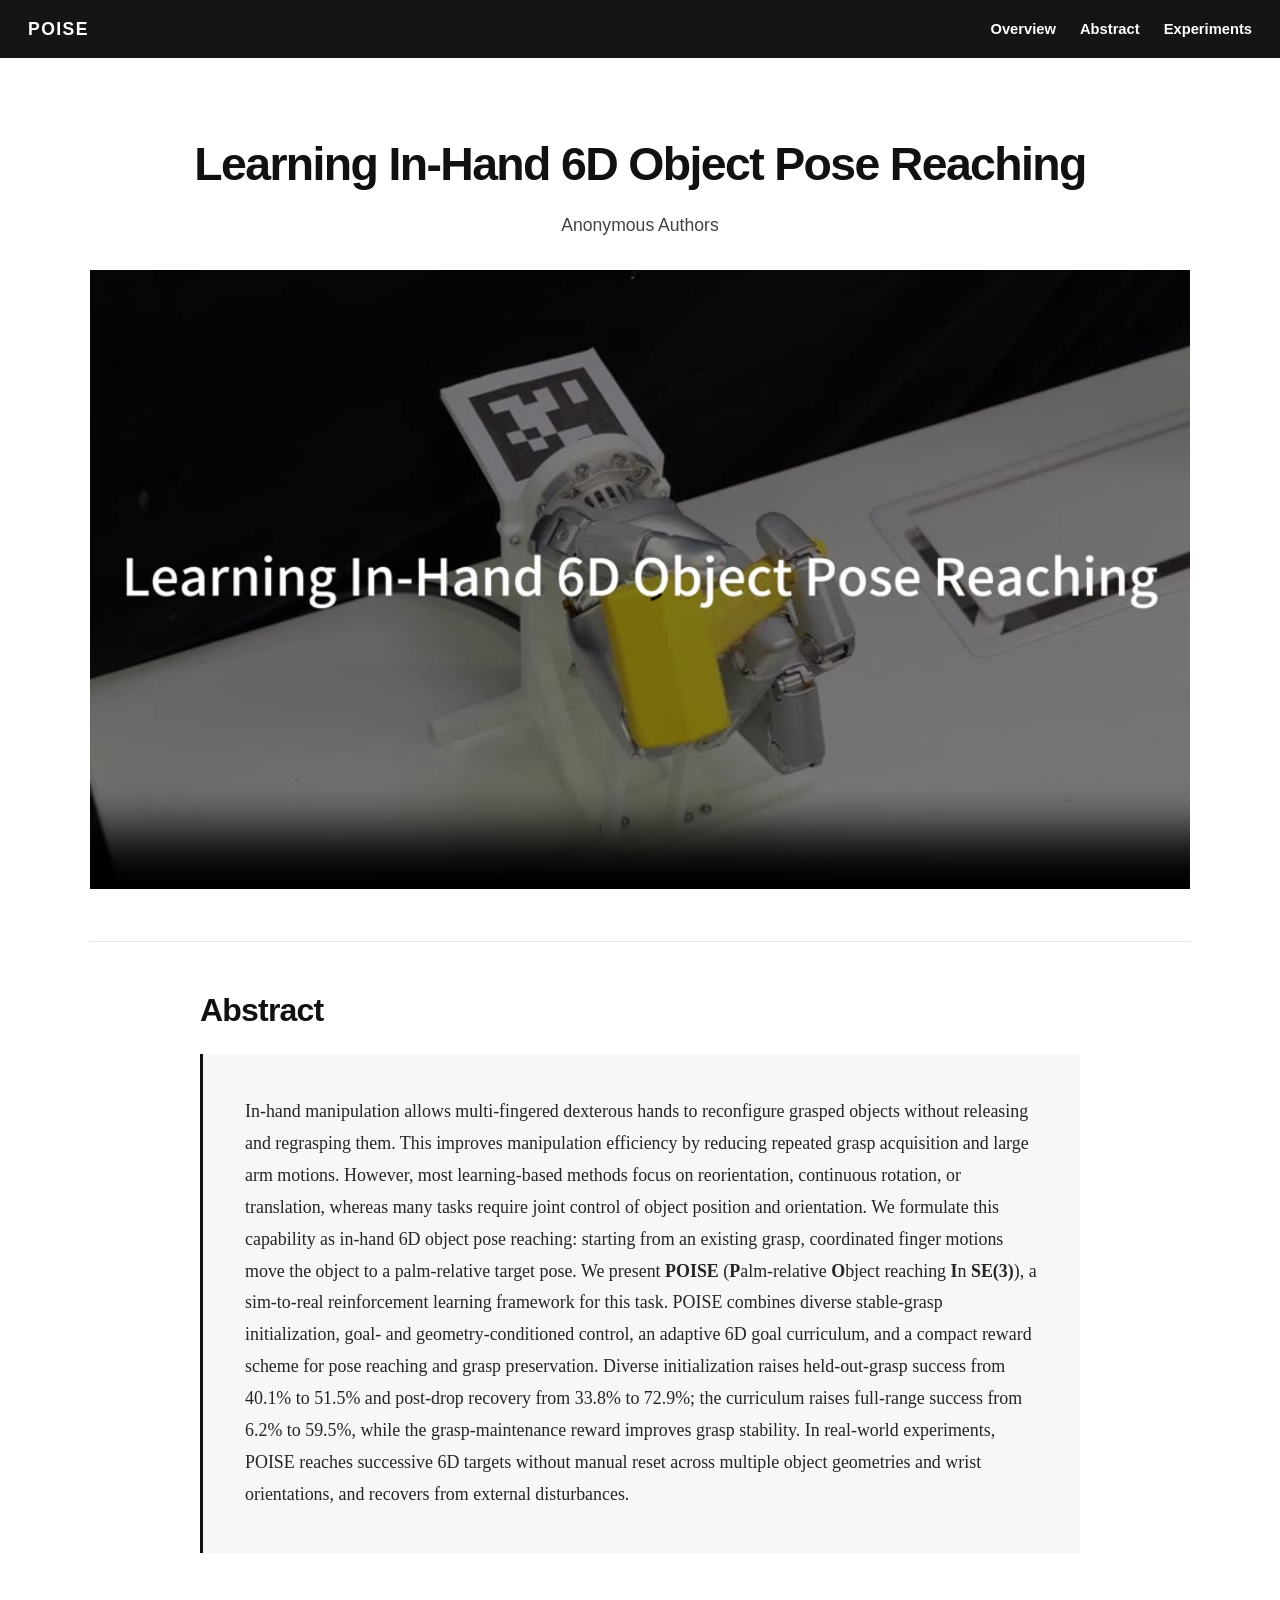
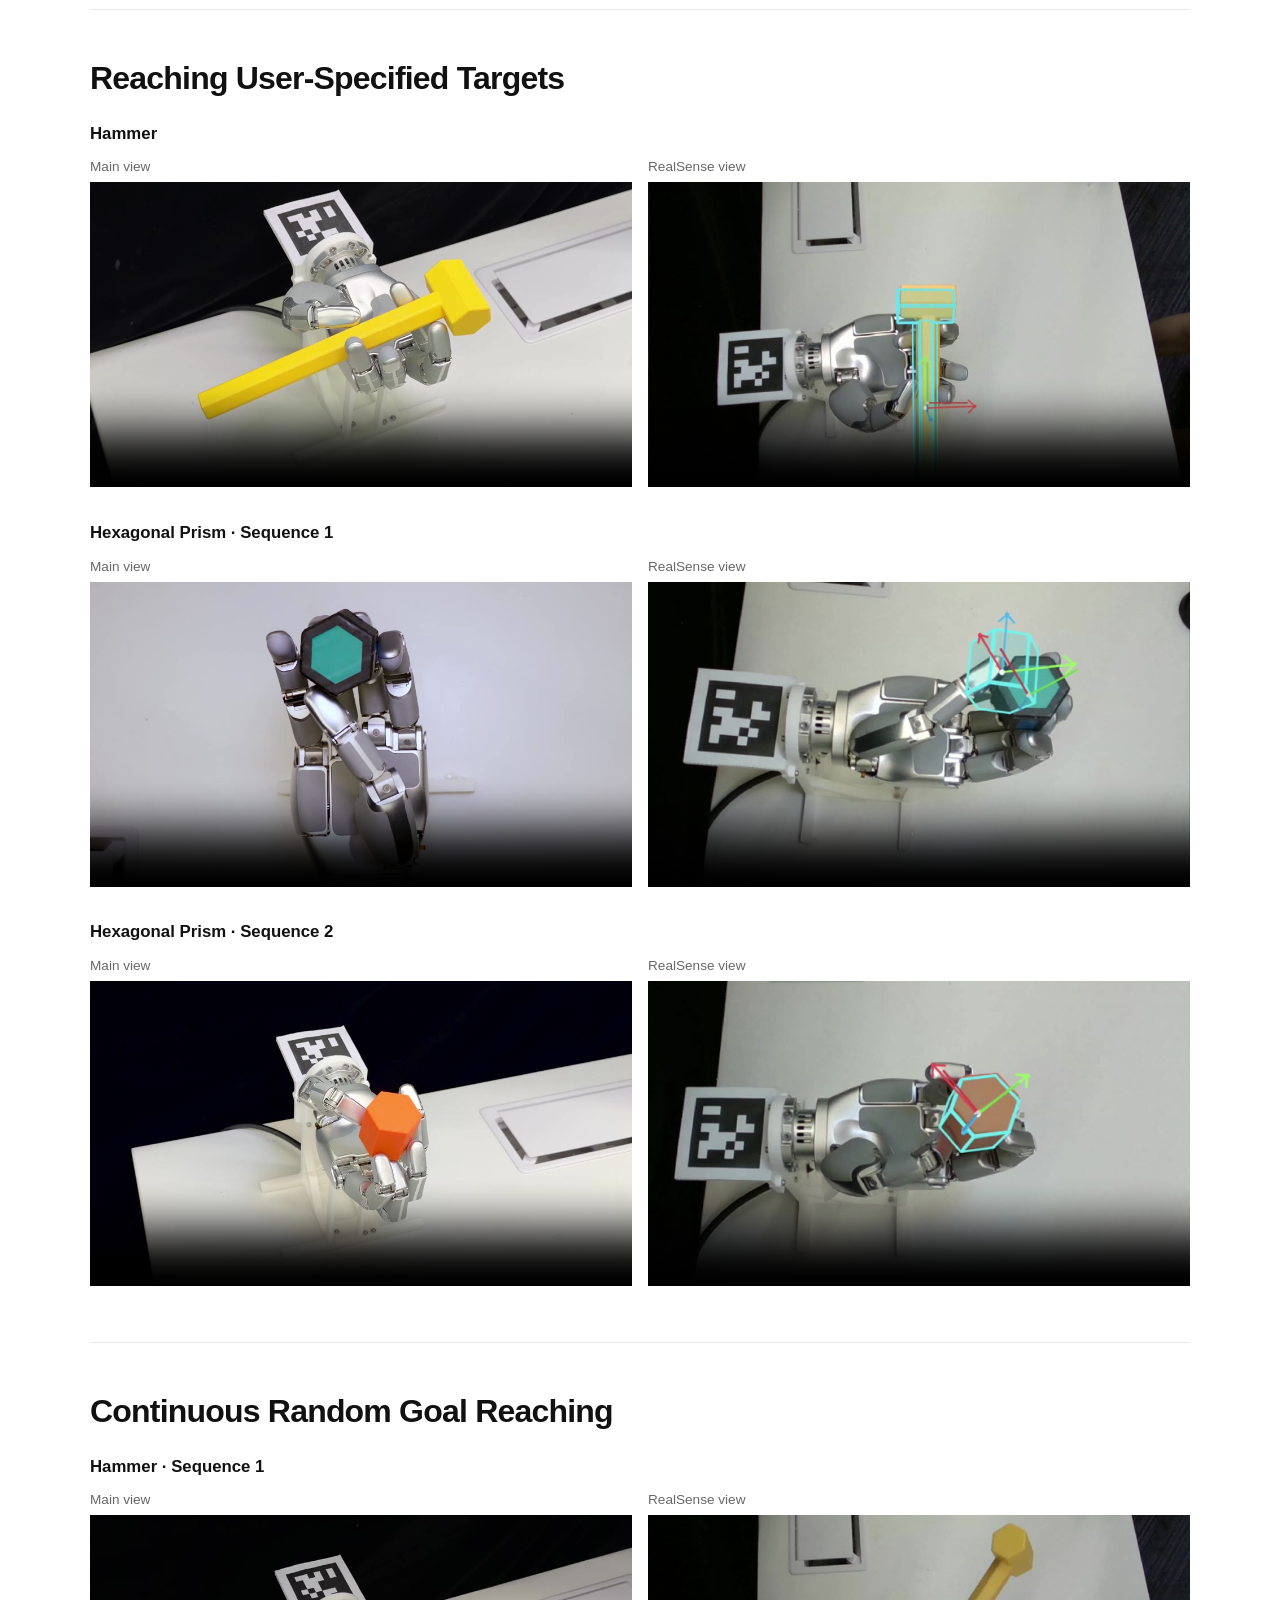
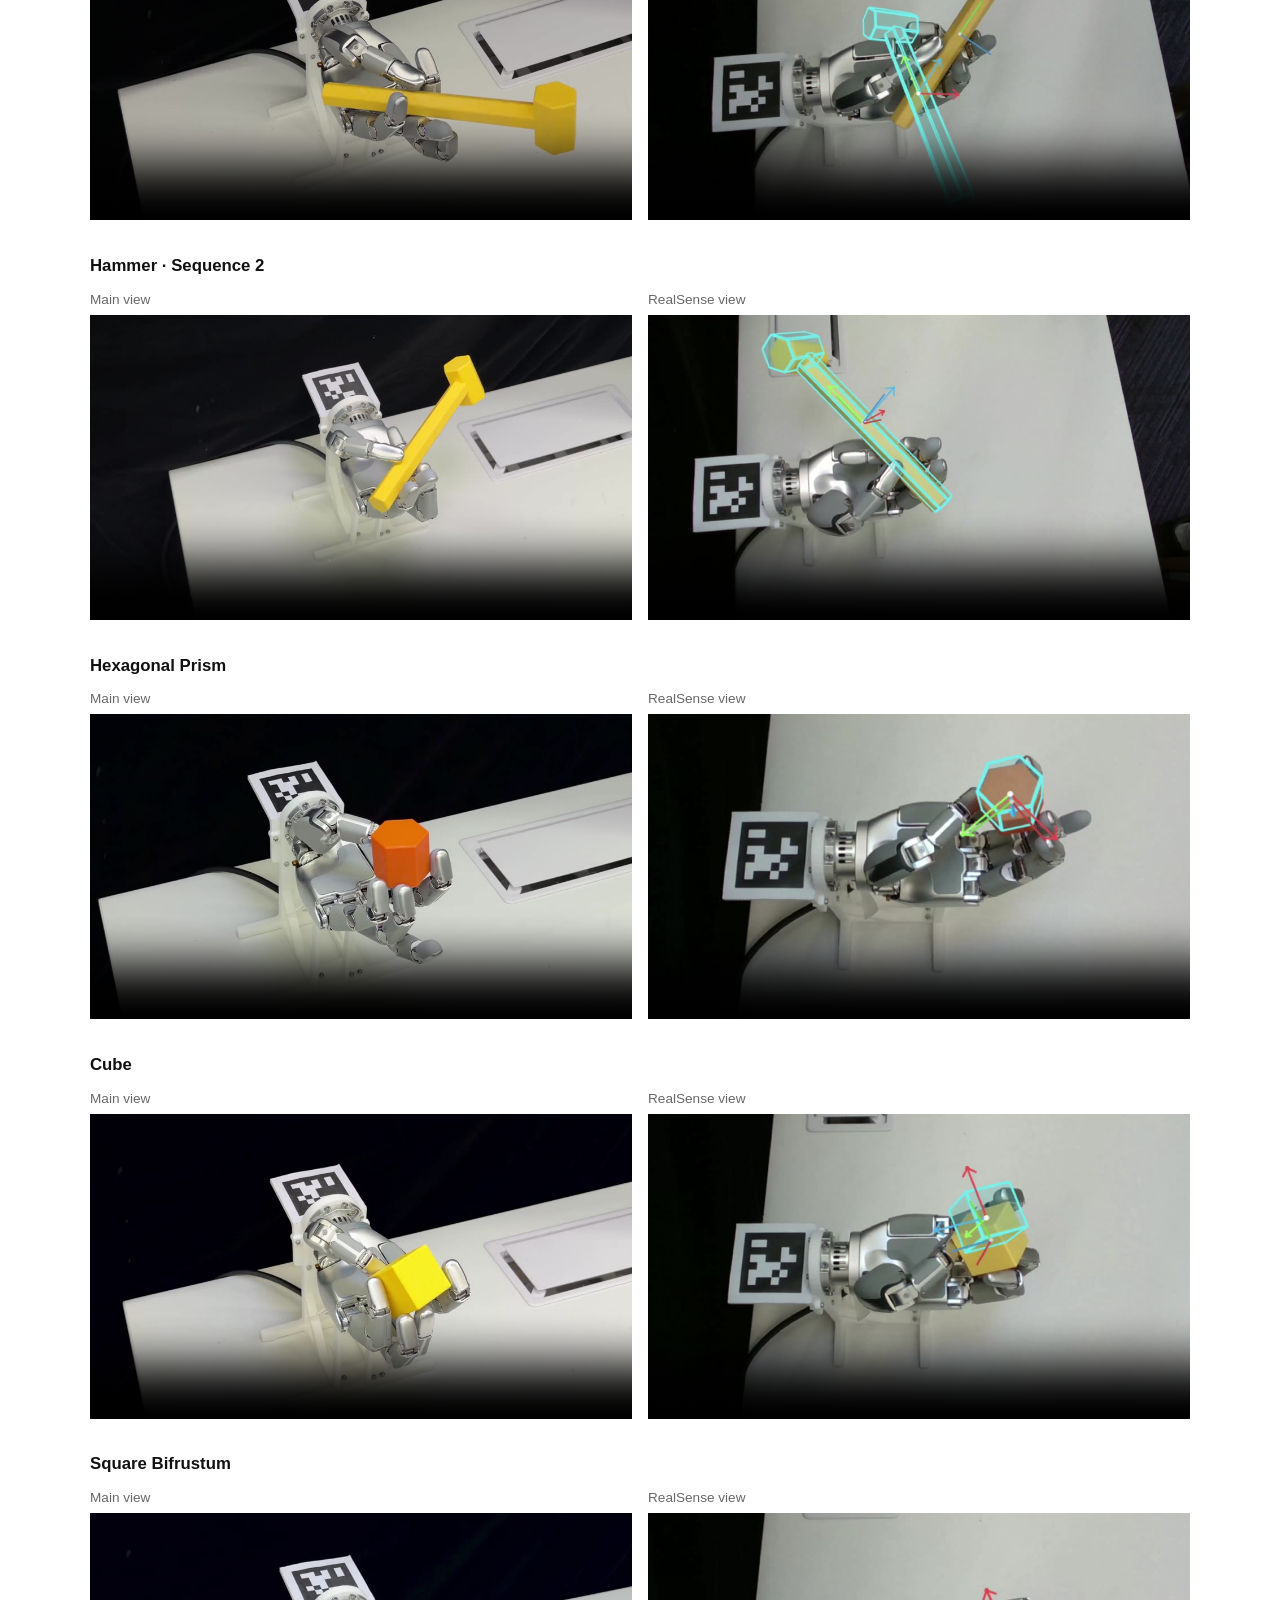
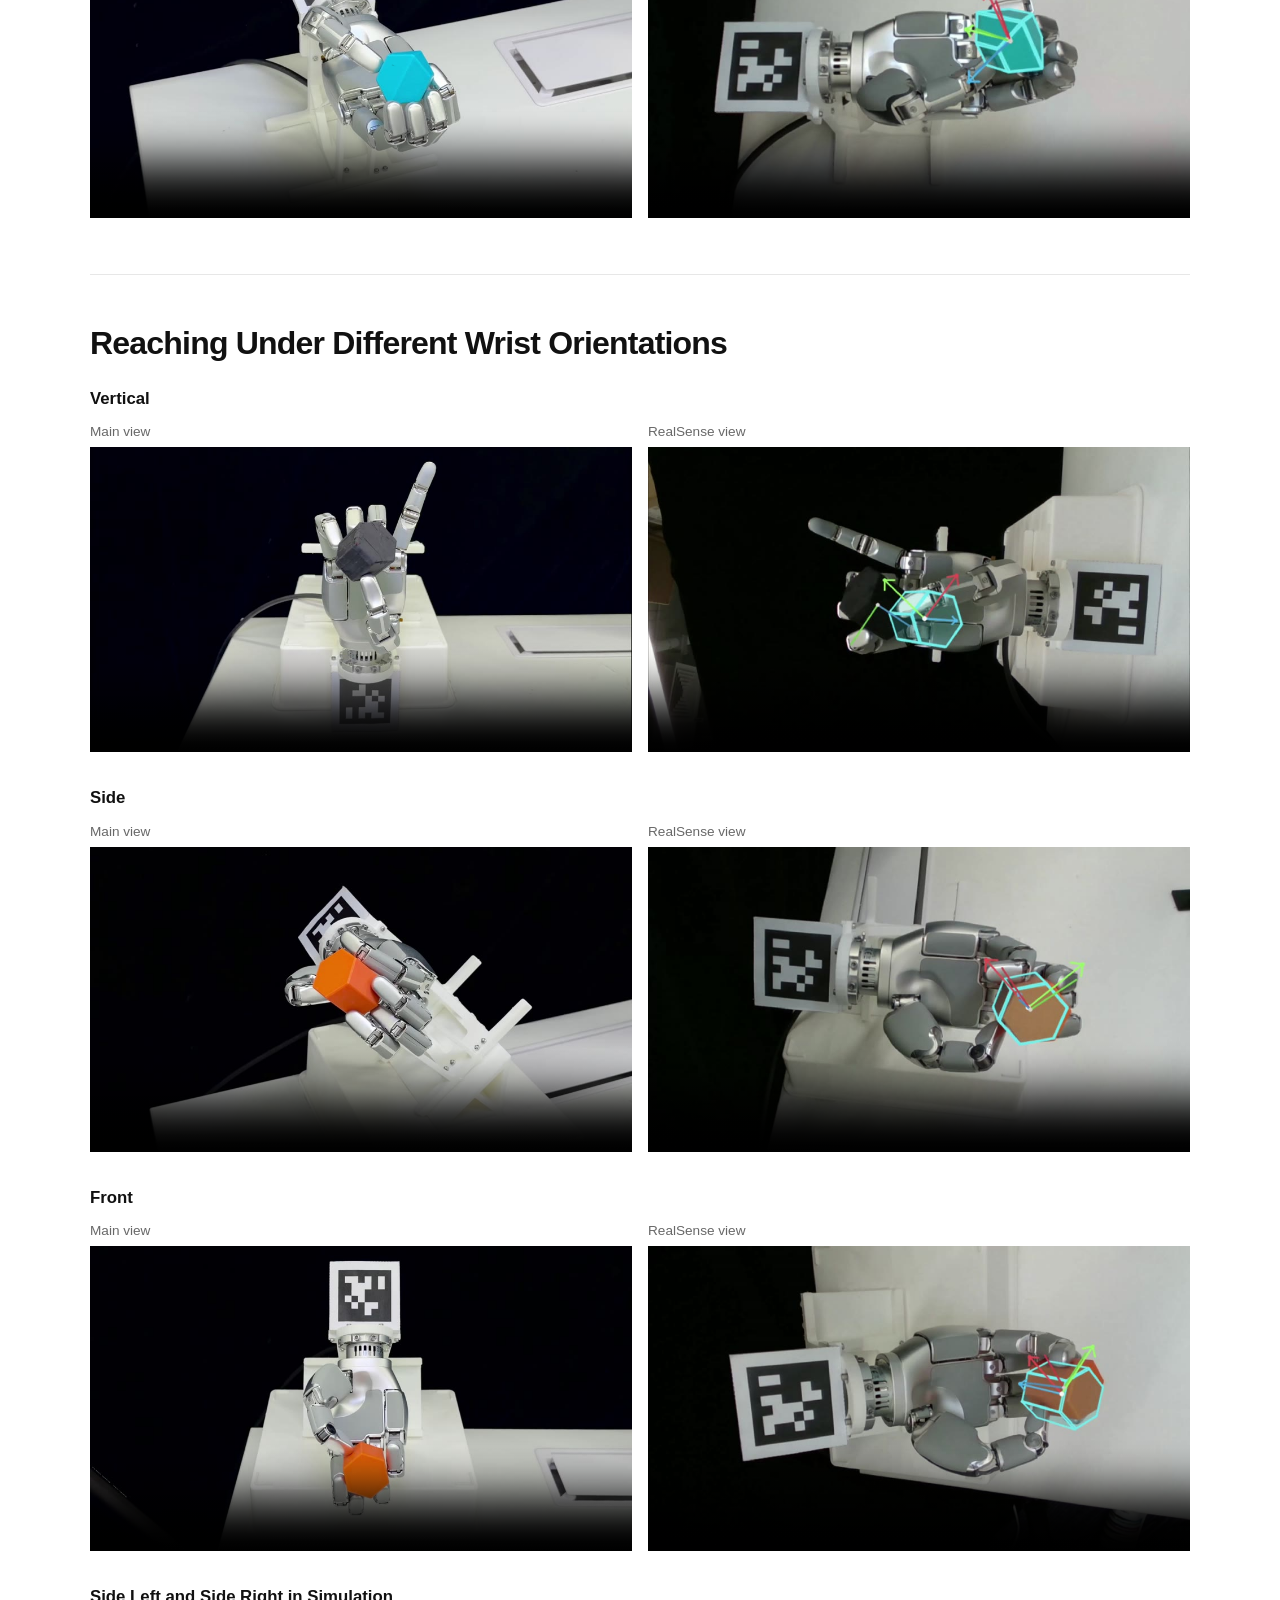
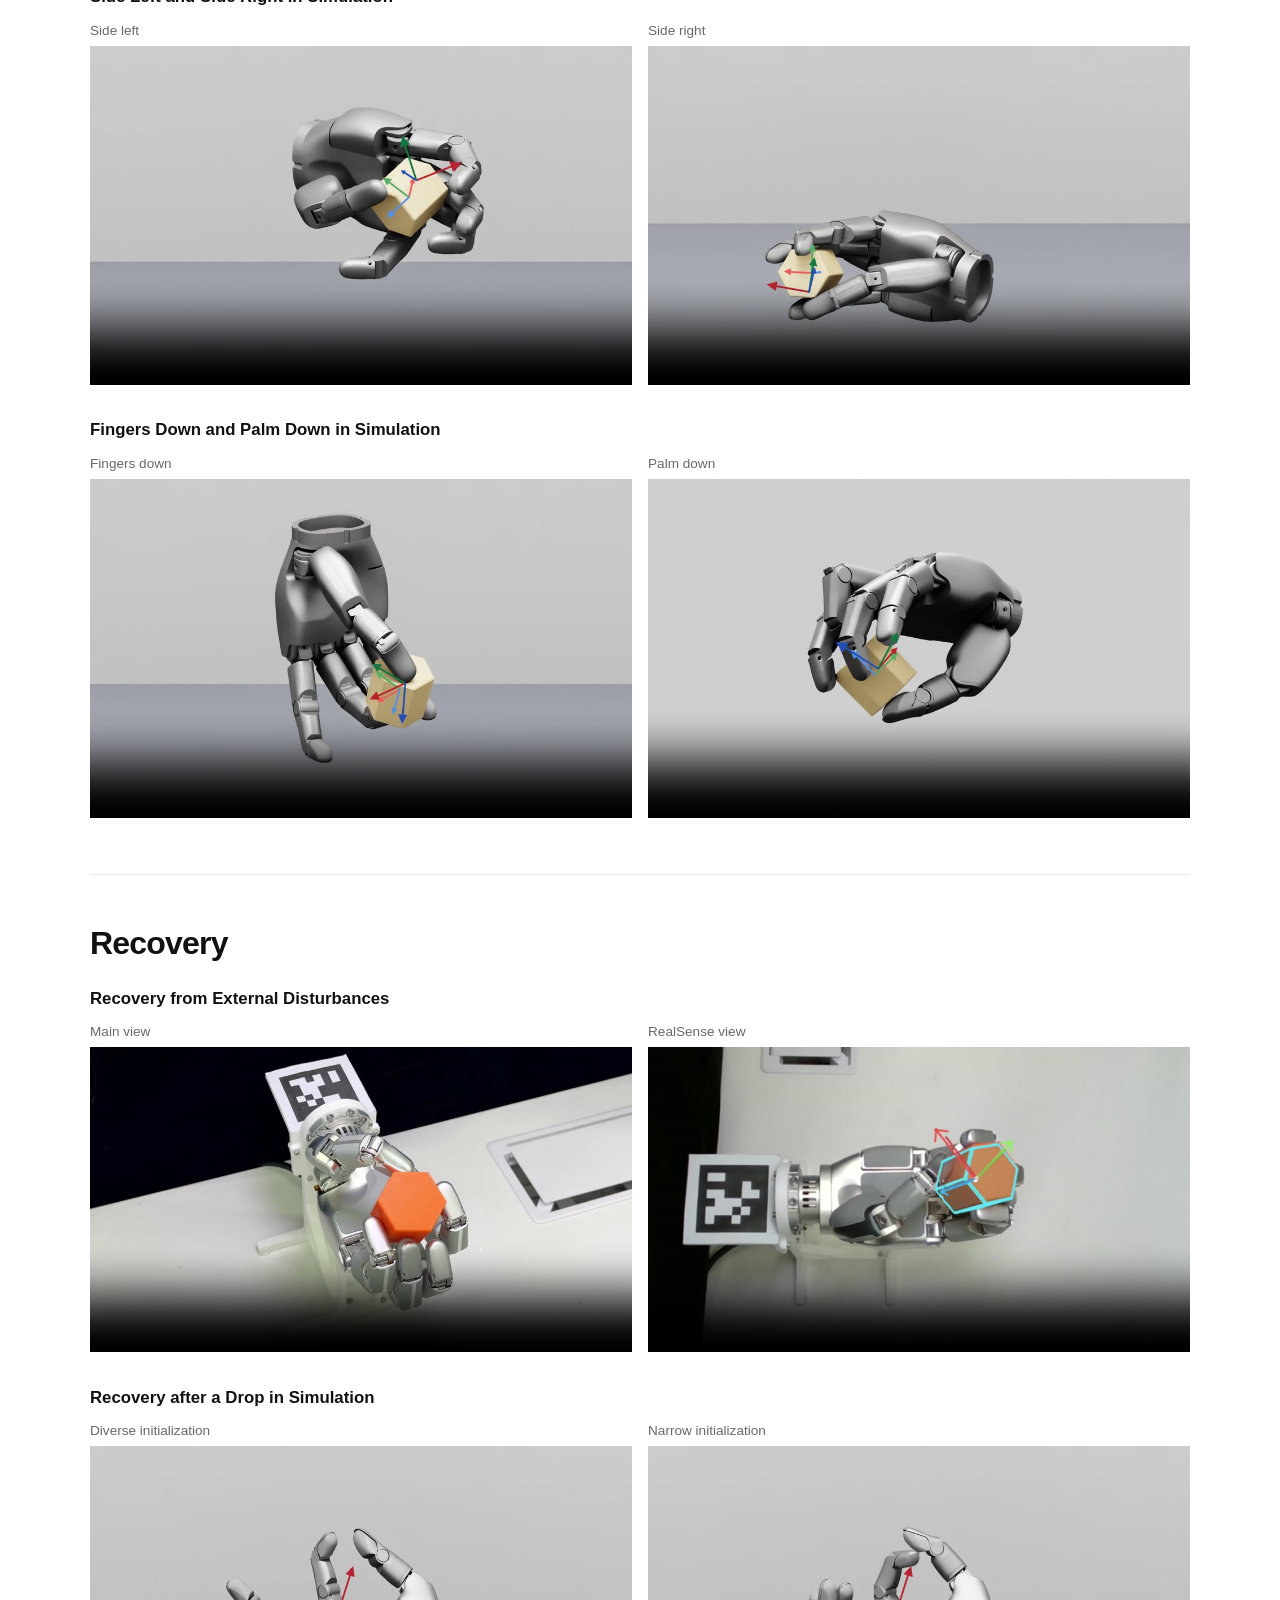
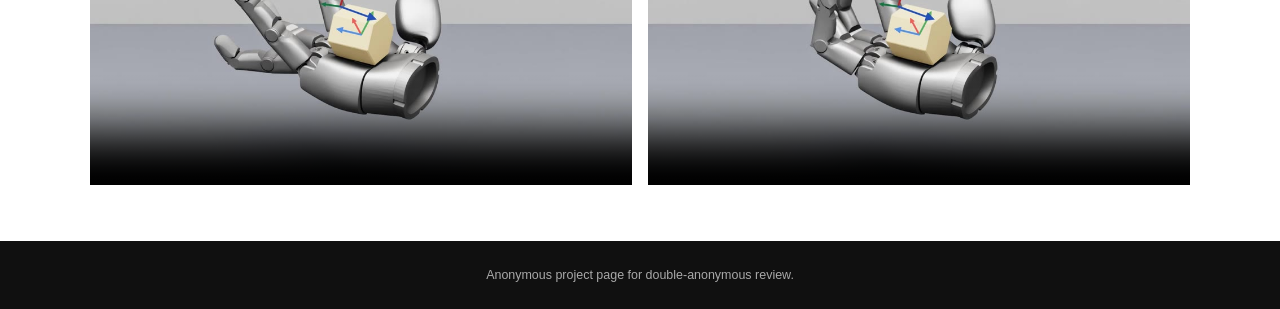
==== index.html @ 087a0703 "Add paired wrist orientation simulation videos" ====
<!doctype html>
<html lang="en">
  <head>
    <meta charset="utf-8">
    <meta name="viewport" content="width=device-width, initial-scale=1">
    <meta name="robots" content="noindex, nofollow, noarchive">
    <meta name="referrer" content="no-referrer">
    <meta
      name="description"
      content="Anonymous project page for Learning In-Hand 6D Object Pose Reaching."
    >
    <title>Learning In-Hand 6D Object Pose Reaching</title>
    <link rel="stylesheet" href="styles.css">
    <script src="videos.js" defer></script>
  </head>
  <body>
    <header class="site-header">
      <a class="wordmark" href="#top" aria-label="POISE home">POISE</a>
      <nav aria-label="Page navigation">
        <a class="header-link" href="#overview">Overview</a>
        <a class="header-link" href="#abstract">Abstract</a>
        <a class="header-link" href="#user-specified">Experiments</a>
      </nav>
    </header>

    <main id="top">
      <section class="hero" aria-labelledby="paper-title">
        <h1 id="paper-title">Learning In-Hand 6D Object Pose Reaching</h1>
        <p class="authors">Anonymous Authors</p>
        <div id="overview" class="overview-video">
          <video controls muted playsinline preload="none" poster="assets/posters/overview.jpg"
            aria-label="POISE overview video">
            <source src="assets/videos/overview.mp4" type="video/mp4">
            <a href="assets/videos/overview.mp4">Download the overview video</a>.
          </video>
        </div>
      </section>

      <section id="abstract" class="section" aria-labelledby="abstract-title">
        <h2 id="abstract-title">Abstract</h2>
        <div class="abstract-card">
          <p>
            In-hand manipulation allows multi-fingered dexterous hands to
            reconfigure grasped objects without releasing and regrasping them.
            This improves manipulation efficiency by reducing repeated grasp
            acquisition and large arm motions. However, most learning-based
            methods focus on reorientation, continuous rotation, or translation,
            whereas many tasks require joint control of object position and
            orientation. We formulate this capability as in-hand 6D object pose
            reaching: starting from an existing grasp, coordinated finger motions
            move the object to a palm-relative target pose. We present
            <strong>POISE</strong> (<strong>P</strong>alm-relative
            <strong>O</strong>bject reaching <strong>I</strong>n
            <strong>SE(3)</strong>), a sim-to-real reinforcement learning
            framework for this task. POISE combines diverse stable-grasp
            initialization, goal- and geometry-conditioned control, an adaptive
            6D goal curriculum, and a compact reward scheme for pose reaching and
            grasp preservation. Diverse initialization raises held-out-grasp
            success from 40.1% to 51.5% and post-drop recovery from 33.8% to
            72.9%; the curriculum raises full-range success from 6.2% to 59.5%,
            while the grasp-maintenance reward improves grasp stability. In
            real-world experiments, POISE reaches successive 6D targets without
            manual reset across multiple object geometries and wrist orientations,
            and recovers from external disturbances.
          </p>
        </div>
      </section>

      <section id="user-specified" class="section experiments" aria-labelledby="user-specified-title">
        <h2 id="user-specified-title">Reaching User-Specified Targets</h2>
        <article class="experiment" aria-labelledby="hammer-user-spe-label">
          <h3 id="hammer-user-spe-label">Hammer</h3>
          <div class="video-pair">
            <figure>
              <figcaption>Main view</figcaption>
              <video controls muted playsinline preload="none"
                poster="assets/posters/hammer-user-spe.jpg"
                aria-label="Reaching User-Specified Targets: Hammer, Main view">
                <source src="assets/videos/hammer-user-spe.mp4" type="video/mp4">
                <a href="assets/videos/hammer-user-spe.mp4">Download this video</a>.
              </video>
            </figure>
            <figure>
              <figcaption>RealSense view</figcaption>
              <video controls muted playsinline preload="none"
                poster="assets/posters/hammer-user-spe-realsense.jpg"
                aria-label="Reaching User-Specified Targets: Hammer, RealSense view">
                <source src="assets/videos/hammer-user-spe-realsense.mp4" type="video/mp4">
                <a href="assets/videos/hammer-user-spe-realsense.mp4">Download this video</a>.
              </video>
            </figure>
          </div>
        </article>

        <article class="experiment" aria-labelledby="hexprism-user-1-label">
          <h3 id="hexprism-user-1-label">Hexagonal Prism · Sequence 1</h3>
          <div class="video-pair">
            <figure>
              <figcaption>Main view</figcaption>
              <video controls muted playsinline preload="none"
                poster="assets/posters/hexprism-user-1.jpg"
                aria-label="Reaching User-Specified Targets: Hexagonal Prism · Sequence 1, Main view">
                <source src="assets/videos/hexprism-user-1.mp4" type="video/mp4">
                <a href="assets/videos/hexprism-user-1.mp4">Download this video</a>.
              </video>
            </figure>
            <figure>
              <figcaption>RealSense view</figcaption>
              <video controls muted playsinline preload="none"
                poster="assets/posters/hexprism-user-1-realsense.jpg"
                aria-label="Reaching User-Specified Targets: Hexagonal Prism · Sequence 1, RealSense view">
                <source src="assets/videos/hexprism-user-1-realsense.mp4" type="video/mp4">
                <a href="assets/videos/hexprism-user-1-realsense.mp4">Download this video</a>.
              </video>
            </figure>
          </div>
        </article>

        <article class="experiment" aria-labelledby="hexprism-user-2-label">
          <h3 id="hexprism-user-2-label">Hexagonal Prism · Sequence 2</h3>
          <div class="video-pair">
            <figure>
              <figcaption>Main view</figcaption>
              <video controls muted playsinline preload="none"
                poster="assets/posters/hexprism-user-2.jpg"
                aria-label="Reaching User-Specified Targets: Hexagonal Prism · Sequence 2, Main view">
                <source src="assets/videos/hexprism-user-2.mp4" type="video/mp4">
                <a href="assets/videos/hexprism-user-2.mp4">Download this video</a>.
              </video>
            </figure>
            <figure>
              <figcaption>RealSense view</figcaption>
              <video controls muted playsinline preload="none"
                poster="assets/posters/hexprism-user-2-realsense.jpg"
                aria-label="Reaching User-Specified Targets: Hexagonal Prism · Sequence 2, RealSense view">
                <source src="assets/videos/hexprism-user-2-realsense.mp4" type="video/mp4">
                <a href="assets/videos/hexprism-user-2-realsense.mp4">Download this video</a>.
              </video>
            </figure>
          </div>
        </article>
      </section>

      <section id="random-goals" class="section experiments" aria-labelledby="random-goals-title">
        <h2 id="random-goals-title">Continuous Random Goal Reaching</h2>
        <article class="experiment" aria-labelledby="hammer-random-1-label">
          <h3 id="hammer-random-1-label">Hammer · Sequence 1</h3>
          <div class="video-pair">
            <figure>
              <figcaption>Main view</figcaption>
              <video controls muted playsinline preload="none"
                poster="assets/posters/hammer-random-1.jpg"
                aria-label="Continuous Random Goal Reaching: Hammer · Sequence 1, Main view">
                <source src="assets/videos/hammer-random-1.mp4" type="video/mp4">
                <a href="assets/videos/hammer-random-1.mp4">Download this video</a>.
              </video>
            </figure>
            <figure>
              <figcaption>RealSense view</figcaption>
              <video controls muted playsinline preload="none"
                poster="assets/posters/hammer-random-1-realsense.jpg"
                aria-label="Continuous Random Goal Reaching: Hammer · Sequence 1, RealSense view">
                <source src="assets/videos/hammer-random-1-realsense.mp4" type="video/mp4">
                <a href="assets/videos/hammer-random-1-realsense.mp4">Download this video</a>.
              </video>
            </figure>
          </div>
        </article>

        <article class="experiment" aria-labelledby="hammer-random-2-label">
          <h3 id="hammer-random-2-label">Hammer · Sequence 2</h3>
          <div class="video-pair">
            <figure>
              <figcaption>Main view</figcaption>
              <video controls muted playsinline preload="none"
                poster="assets/posters/hammer-random-2.jpg"
                aria-label="Continuous Random Goal Reaching: Hammer · Sequence 2, Main view">
                <source src="assets/videos/hammer-random-2.mp4" type="video/mp4">
                <a href="assets/videos/hammer-random-2.mp4">Download this video</a>.
              </video>
            </figure>
            <figure>
              <figcaption>RealSense view</figcaption>
              <video controls muted playsinline preload="none"
                poster="assets/posters/hammer-random-2-realsense.jpg"
                aria-label="Continuous Random Goal Reaching: Hammer · Sequence 2, RealSense view">
                <source src="assets/videos/hammer-random-2-realsense.mp4" type="video/mp4">
                <a href="assets/videos/hammer-random-2-realsense.mp4">Download this video</a>.
              </video>
            </figure>
          </div>
        </article>

        <article class="experiment" aria-labelledby="hexprism-random-label">
          <h3 id="hexprism-random-label">Hexagonal Prism</h3>
          <div class="video-pair">
            <figure>
              <figcaption>Main view</figcaption>
              <video controls muted playsinline preload="none"
                poster="assets/posters/hexprism-random.jpg"
                aria-label="Continuous Random Goal Reaching: Hexagonal Prism, Main view">
                <source src="assets/videos/hexprism-random.mp4" type="video/mp4">
                <a href="assets/videos/hexprism-random.mp4">Download this video</a>.
              </video>
            </figure>
            <figure>
              <figcaption>RealSense view</figcaption>
              <video controls muted playsinline preload="none"
                poster="assets/posters/hexprism-random-realsense.jpg"
                aria-label="Continuous Random Goal Reaching: Hexagonal Prism, RealSense view">
                <source src="assets/videos/hexprism-random-realsense.mp4" type="video/mp4">
                <a href="assets/videos/hexprism-random-realsense.mp4">Download this video</a>.
              </video>
            </figure>
          </div>
        </article>

        <article class="experiment" aria-labelledby="cube-random-label">
          <h3 id="cube-random-label">Cube</h3>
          <div class="video-pair">
            <figure>
              <figcaption>Main view</figcaption>
              <video controls muted playsinline preload="none"
                poster="assets/posters/cube-random.jpg"
                aria-label="Continuous Random Goal Reaching: Cube, Main view">
                <source src="assets/videos/cube-random.mp4" type="video/mp4">
                <a href="assets/videos/cube-random.mp4">Download this video</a>.
              </video>
            </figure>
            <figure>
              <figcaption>RealSense view</figcaption>
              <video controls muted playsinline preload="none"
                poster="assets/posters/cube-random-realsense.jpg"
                aria-label="Continuous Random Goal Reaching: Cube, RealSense view">
                <source src="assets/videos/cube-random-realsense.mp4" type="video/mp4">
                <a href="assets/videos/cube-random-realsense.mp4">Download this video</a>.
              </video>
            </figure>
          </div>
        </article>

        <article class="experiment" aria-labelledby="bifru-random-label">
          <h3 id="bifru-random-label">Square Bifrustum</h3>
          <div class="video-pair">
            <figure>
              <figcaption>Main view</figcaption>
              <video controls muted playsinline preload="none"
                poster="assets/posters/bifru-random.jpg"
                aria-label="Continuous Random Goal Reaching: Square Bifrustum, Main view">
                <source src="assets/videos/bifru-random.mp4" type="video/mp4">
                <a href="assets/videos/bifru-random.mp4">Download this video</a>.
              </video>
            </figure>
            <figure>
              <figcaption>RealSense view</figcaption>
              <video controls muted playsinline preload="none"
                poster="assets/posters/bifru-random-realsense.jpg"
                aria-label="Continuous Random Goal Reaching: Square Bifrustum, RealSense view">
                <source src="assets/videos/bifru-random-realsense.mp4" type="video/mp4">
                <a href="assets/videos/bifru-random-realsense.mp4">Download this video</a>.
              </video>
            </figure>
          </div>
        </article>
      </section>

      <section id="wrist-orientations" class="section experiments" aria-labelledby="wrist-orientations-title">
        <h2 id="wrist-orientations-title">Reaching Under Different Wrist Orientations</h2>
        <article class="experiment" aria-labelledby="vertical-label">
          <h3 id="vertical-label">Vertical</h3>
          <div class="video-pair">
            <figure>
              <figcaption>Main view</figcaption>
              <video controls muted playsinline preload="none"
                poster="assets/posters/vertical.jpg"
                aria-label="Reaching Under Different Wrist Orientations: Vertical, Main view">
                <source src="assets/videos/vertical.mp4" type="video/mp4">
                <a href="assets/videos/vertical.mp4">Download this video</a>.
              </video>
            </figure>
            <figure>
              <figcaption>RealSense view</figcaption>
              <video controls muted playsinline preload="none"
                poster="assets/posters/vertical-realsense.jpg"
                aria-label="Reaching Under Different Wrist Orientations: Vertical, RealSense view">
                <source src="assets/videos/vertical-realsense.mp4" type="video/mp4">
                <a href="assets/videos/vertical-realsense.mp4">Download this video</a>.
              </video>
            </figure>
          </div>
        </article>

        <article class="experiment" aria-labelledby="side-label">
          <h3 id="side-label">Side</h3>
          <div class="video-pair">
            <figure>
              <figcaption>Main view</figcaption>
              <video controls muted playsinline preload="none"
                poster="assets/posters/side.jpg"
                aria-label="Reaching Under Different Wrist Orientations: Side, Main view">
                <source src="assets/videos/side.mp4" type="video/mp4">
                <a href="assets/videos/side.mp4">Download this video</a>.
              </video>
            </figure>
            <figure>
              <figcaption>RealSense view</figcaption>
              <video controls muted playsinline preload="none"
                poster="assets/posters/side-realsense.jpg"
                aria-label="Reaching Under Different Wrist Orientations: Side, RealSense view">
                <source src="assets/videos/side-realsense.mp4" type="video/mp4">
                <a href="assets/videos/side-realsense.mp4">Download this video</a>.
              </video>
            </figure>
          </div>
        </article>

        <article class="experiment" aria-labelledby="front-label">
          <h3 id="front-label">Front</h3>
          <div class="video-pair">
            <figure>
              <figcaption>Main view</figcaption>
              <video controls muted playsinline preload="none"
                poster="assets/posters/front.jpg"
                aria-label="Reaching Under Different Wrist Orientations: Front, Main view">
                <source src="assets/videos/front.mp4" type="video/mp4">
                <a href="assets/videos/front.mp4">Download this video</a>.
              </video>
            </figure>
            <figure>
              <figcaption>RealSense view</figcaption>
              <video controls muted playsinline preload="none"
                poster="assets/posters/front-realsense.jpg"
                aria-label="Reaching Under Different Wrist Orientations: Front, RealSense view">
                <source src="assets/videos/front-realsense.mp4" type="video/mp4">
                <a href="assets/videos/front-realsense.mp4">Download this video</a>.
              </video>
            </figure>
          </div>
        </article>

        <article id="simulation-wrist-sides" class="experiment" aria-labelledby="simulation-wrist-sides-label">
          <h3 id="simulation-wrist-sides-label">Side Left and Side Right in Simulation</h3>
          <div class="video-pair video-pair--simulation">
            <figure>
              <figcaption>Side left</figcaption>
              <video controls muted playsinline preload="none"
                poster="assets/posters/side_left.jpg"
                aria-label="Reaching Under Different Wrist Orientations in Simulation: Side left">
                <source src="assets/videos/side_left.mp4" type="video/mp4">
                <a href="assets/videos/side_left.mp4">Download this video</a>.
              </video>
            </figure>
            <figure>
              <figcaption>Side right</figcaption>
              <video controls muted playsinline preload="none"
                poster="assets/posters/side_right.jpg"
                aria-label="Reaching Under Different Wrist Orientations in Simulation: Side right">
                <source src="assets/videos/side_right.mp4" type="video/mp4">
                <a href="assets/videos/side_right.mp4">Download this video</a>.
              </video>
            </figure>
          </div>
        </article>

        <article id="simulation-wrist-down" class="experiment" aria-labelledby="simulation-wrist-down-label">
          <h3 id="simulation-wrist-down-label">Fingers Down and Palm Down in Simulation</h3>
          <div class="video-pair video-pair--simulation">
            <figure>
              <figcaption>Fingers down</figcaption>
              <video controls muted playsinline preload="none"
                poster="assets/posters/fingers_down.jpg"
                aria-label="Reaching Under Different Wrist Orientations in Simulation: Fingers down">
                <source src="assets/videos/fingers_down.mp4" type="video/mp4">
                <a href="assets/videos/fingers_down.mp4">Download this video</a>.
              </video>
            </figure>
            <figure>
              <figcaption>Palm down</figcaption>
              <video controls muted playsinline preload="none"
                poster="assets/posters/palm_down.jpg"
                aria-label="Reaching Under Different Wrist Orientations in Simulation: Palm down">
                <source src="assets/videos/palm_down.mp4" type="video/mp4">
                <a href="assets/videos/palm_down.mp4">Download this video</a>.
              </video>
            </figure>
          </div>
        </article>
      </section>

      <section id="recovery" class="section experiments" aria-labelledby="recovery-title">
        <h2 id="recovery-title">Recovery</h2>
        <article class="experiment" aria-labelledby="recovery-label">
          <h3 id="recovery-label">Recovery from External Disturbances</h3>
          <div class="video-pair">
            <figure>
              <figcaption>Main view</figcaption>
              <video controls muted playsinline preload="none"
                poster="assets/posters/recovery.jpg"
                aria-label="Recovery from External Disturbances: Recovery, Main view">
                <source src="assets/videos/recovery.mp4" type="video/mp4">
                <a href="assets/videos/recovery.mp4">Download this video</a>.
              </video>
            </figure>
            <figure>
              <figcaption>RealSense view</figcaption>
              <video controls muted playsinline preload="none"
                poster="assets/posters/recovery-realsense.jpg"
                aria-label="Recovery from External Disturbances: Recovery, RealSense view">
                <source src="assets/videos/recovery-realsense.mp4" type="video/mp4">
                <a href="assets/videos/recovery-realsense.mp4">Download this video</a>.
              </video>
            </figure>
          </div>
        </article>

        <article id="simulation-recovery" class="experiment" aria-labelledby="simulation-recovery-label">
          <h3 id="simulation-recovery-label">Recovery after a Drop in Simulation</h3>
          <div class="video-pair video-pair--simulation">
            <figure>
              <figcaption>Diverse initialization</figcaption>
              <video controls muted playsinline preload="none"
                poster="assets/posters/diverse_episode0.jpg"
                aria-label="Simulation recovery with diverse initialization">
                <source src="assets/videos/diverse_episode0.mp4" type="video/mp4">
                <a href="assets/videos/diverse_episode0.mp4">Download this video</a>.
              </video>
            </figure>
            <figure>
              <figcaption>Narrow initialization</figcaption>
              <video controls muted playsinline preload="none"
                poster="assets/posters/narrow1_episode0.jpg"
                aria-label="Simulation recovery with narrow initialization">
                <source src="assets/videos/narrow1_episode0.mp4" type="video/mp4">
                <a href="assets/videos/narrow1_episode0.mp4">Download this video</a>.
              </video>
            </figure>
          </div>
        </article>
      </section>
    </main>

    <footer>
      <p>Anonymous project page for double-anonymous review.</p>
    </footer>
  </body>
</html>
---- styles.css ----
:root {
  --ink: #111111;
  --muted: #686868;
  --line: #e7e7e7;
  --panel: #f7f7f7;
  --accent: #e4b720;
  --page-width: 1100px;
}

* {
  box-sizing: border-box;
}

html {
  scroll-behavior: smooth;
  scroll-padding-top: 84px;
}

body {
  margin: 0;
  background: #ffffff;
  color: var(--ink);
  font-family: "Helvetica Neue", Helvetica, Arial, sans-serif;
  -webkit-font-smoothing: antialiased;
}

.site-header {
  position: sticky;
  top: 0;
  z-index: 10;
  display: flex;
  align-items: center;
  justify-content: space-between;
  min-height: 58px;
  padding: 0 28px;
  background: rgba(12, 12, 12, 0.96);
  backdrop-filter: blur(10px);
}

.wordmark,
.header-link {
  color: #ffffff;
  font-weight: 650;
  text-decoration: none;
}

.wordmark {
  font-size: 1.1rem;
  letter-spacing: 0.08em;
}

.site-header nav {
  display: flex;
  align-items: center;
  gap: 24px;
}

.header-link {
  font-size: 0.92rem;
  transition: color 160ms ease;
}

.header-link:hover,
.header-link:focus-visible {
  color: var(--accent);
}

main {
  width: min(calc(100% - 40px), var(--page-width));
  margin: 0 auto;
}

.hero {
  padding: clamp(48px, 7vw, 80px) 0 52px;
  text-align: center;
}

h1 {
  max-width: 100%;
  margin: 0 auto;
  font-size: clamp(1.9rem, 4vw, 2.9rem);
  line-height: 1.15;
  letter-spacing: -0.035em;
  white-space: nowrap;
}

.authors {
  margin: 24px 0 34px;
  color: #424242;
  font-size: 1.1rem;
}

.overview-video {
  width: 100%;
  margin: 0 auto;
}

video {
  display: block;
  width: 100%;
  aspect-ratio: 16 / 9;
  object-fit: contain;
  background: #111111;
}

.section {
  padding: 48px 0 56px;
  border-top: 1px solid var(--line);
}

h2 {
  margin: 0 0 24px;
  font-size: clamp(1.55rem, 3.2vw, 2rem);
  line-height: 1.25;
  letter-spacing: -0.025em;
}

.abstract-card {
  max-width: 880px;
  margin: 0 auto;
  padding: clamp(24px, 5vw, 42px);
  border-left: 3px solid var(--ink);
  background: var(--panel);
}

#abstract h2 {
  max-width: 880px;
  margin-left: auto;
  margin-right: auto;
}

.experiment + .experiment {
  margin-top: 34px;
}

.experiment h3 {
  margin: 0 0 14px;
  font-size: 1.05rem;
  font-weight: 600;
  line-height: 1.4;
}

.video-pair {
  display: grid;
  grid-template-columns: repeat(2, minmax(0, 1fr));
  gap: 16px;
}

.video-pair figure {
  min-width: 0;
  margin: 0;
}

.video-pair--simulation video {
  aspect-ratio: 8 / 5;
}

.video-pair figcaption {
  margin: 0 0 8px;
  color: var(--muted);
  font-size: 0.85rem;
}

a:focus-visible,
video:focus-visible {
  outline: 3px solid var(--accent);
  outline-offset: 4px;
}

.abstract-card p {
  margin: 0;
  color: #252525;
  font-family: Georgia, "Times New Roman", serif;
  font-size: clamp(1.02rem, 2vw, 1.12rem);
  line-height: 1.78;
}

footer {
  padding: 27px 20px;
  background: #101010;
  color: #a9a9a9;
  text-align: center;
}

footer p {
  margin: 0;
  font-size: 0.78rem;
}

@media (max-width: 600px) {
  .site-header {
    min-height: 54px;
    padding: 0 20px;
  }

  main {
    width: min(calc(100% - 28px), var(--page-width));
  }

  .hero {
    padding-top: 44px;
    padding-bottom: 36px;
  }

  .site-header nav {
    gap: 12px;
  }

  .header-link {
    font-size: 0.78rem;
  }

  .video-pair {
    gap: 8px;
  }

  .video-pair figcaption {
    font-size: 0.75rem;
  }

  .section {
    padding-top: 32px;
    padding-bottom: 40px;
  }

  .abstract-card {
    border-left-width: 2px;
  }
}

@media (max-width: 767px) {
  h1 {
    white-space: normal;
    text-wrap: balance;
  }
}

@media (prefers-reduced-motion: reduce) {
  html {
    scroll-behavior: auto;
  }
}
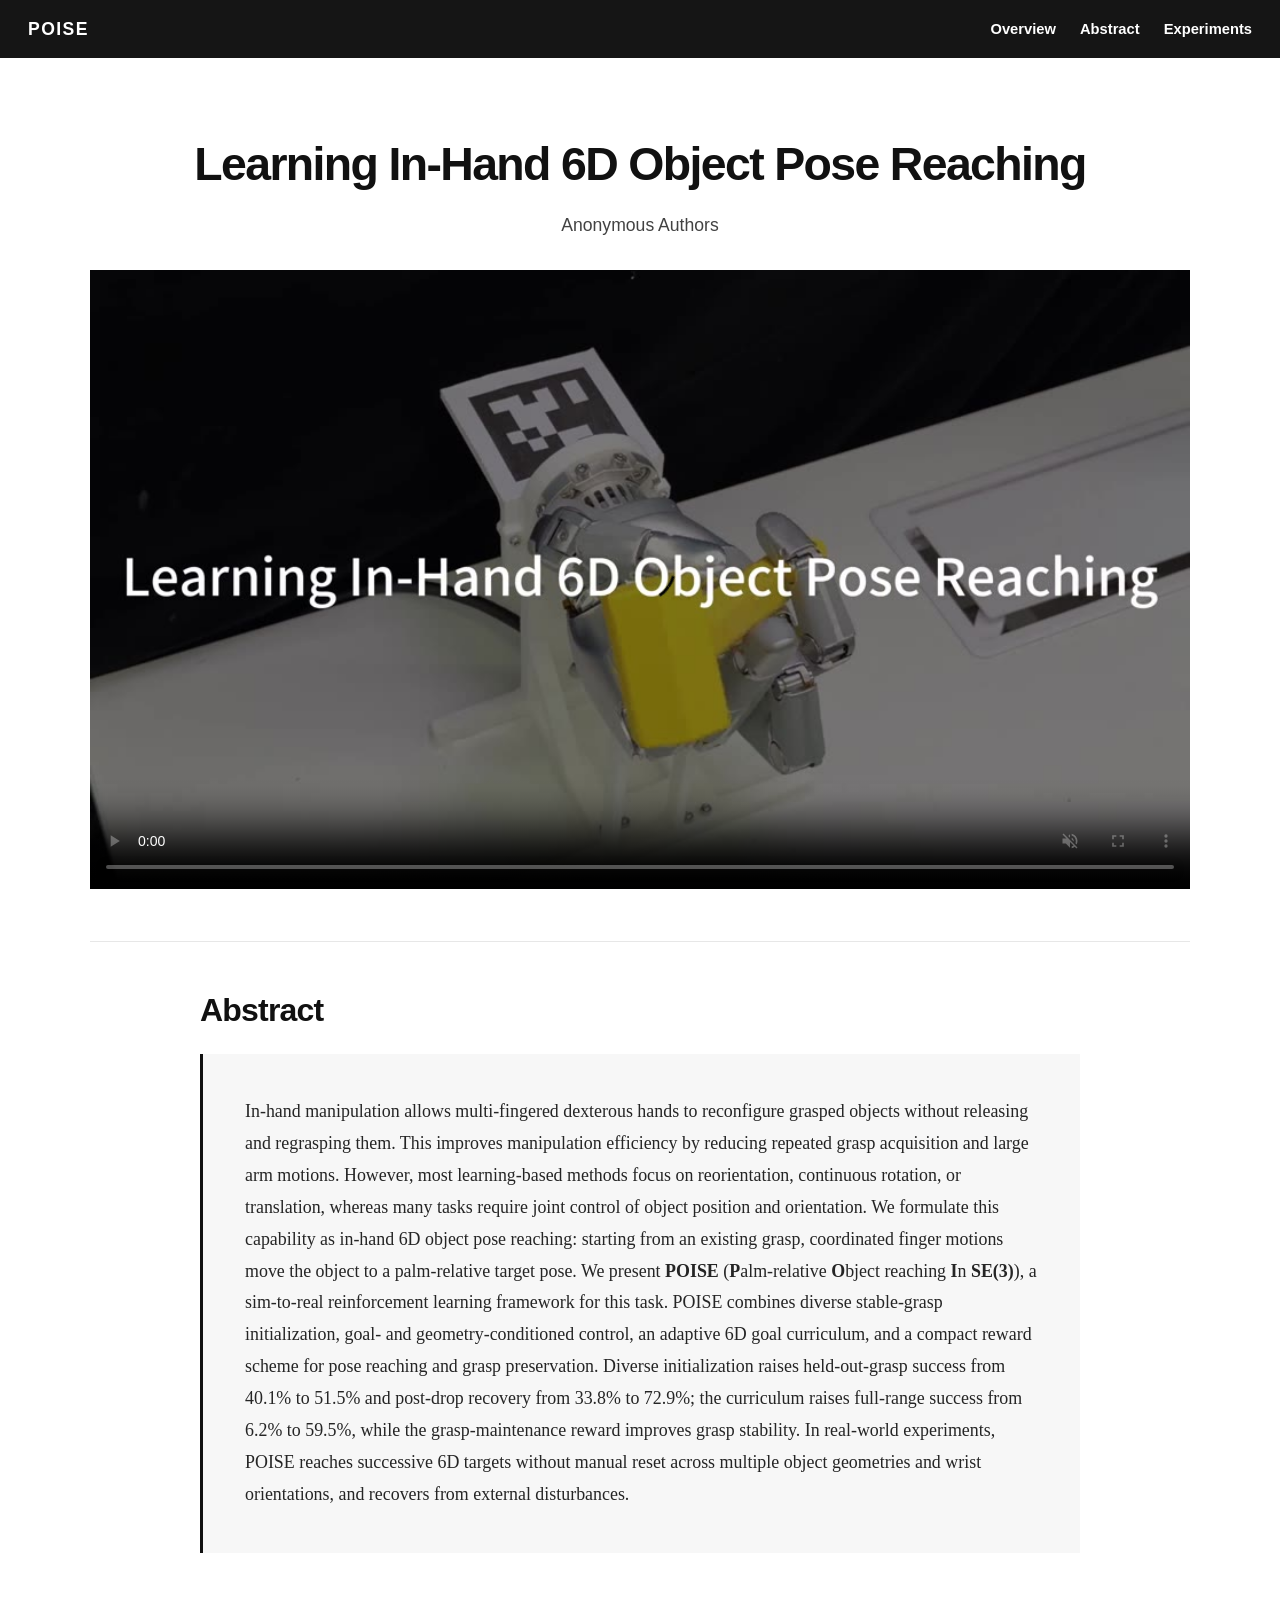
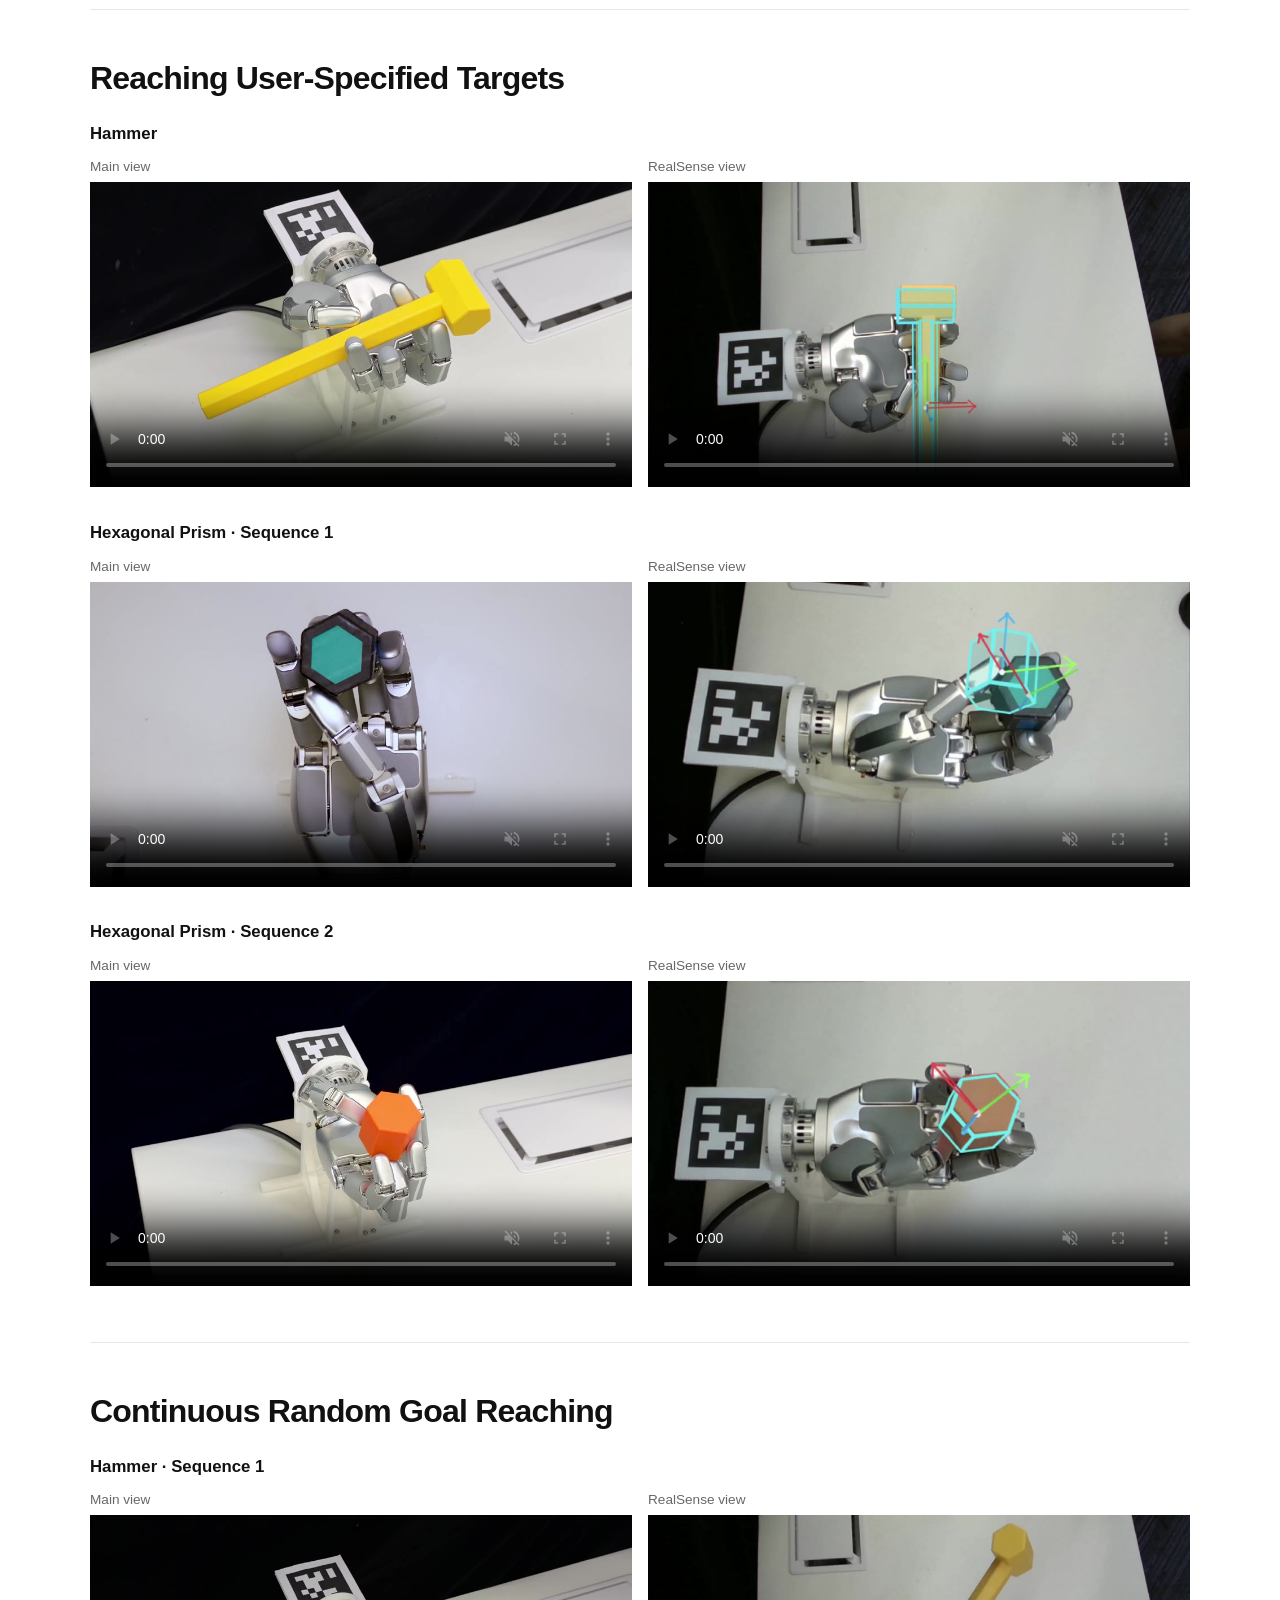
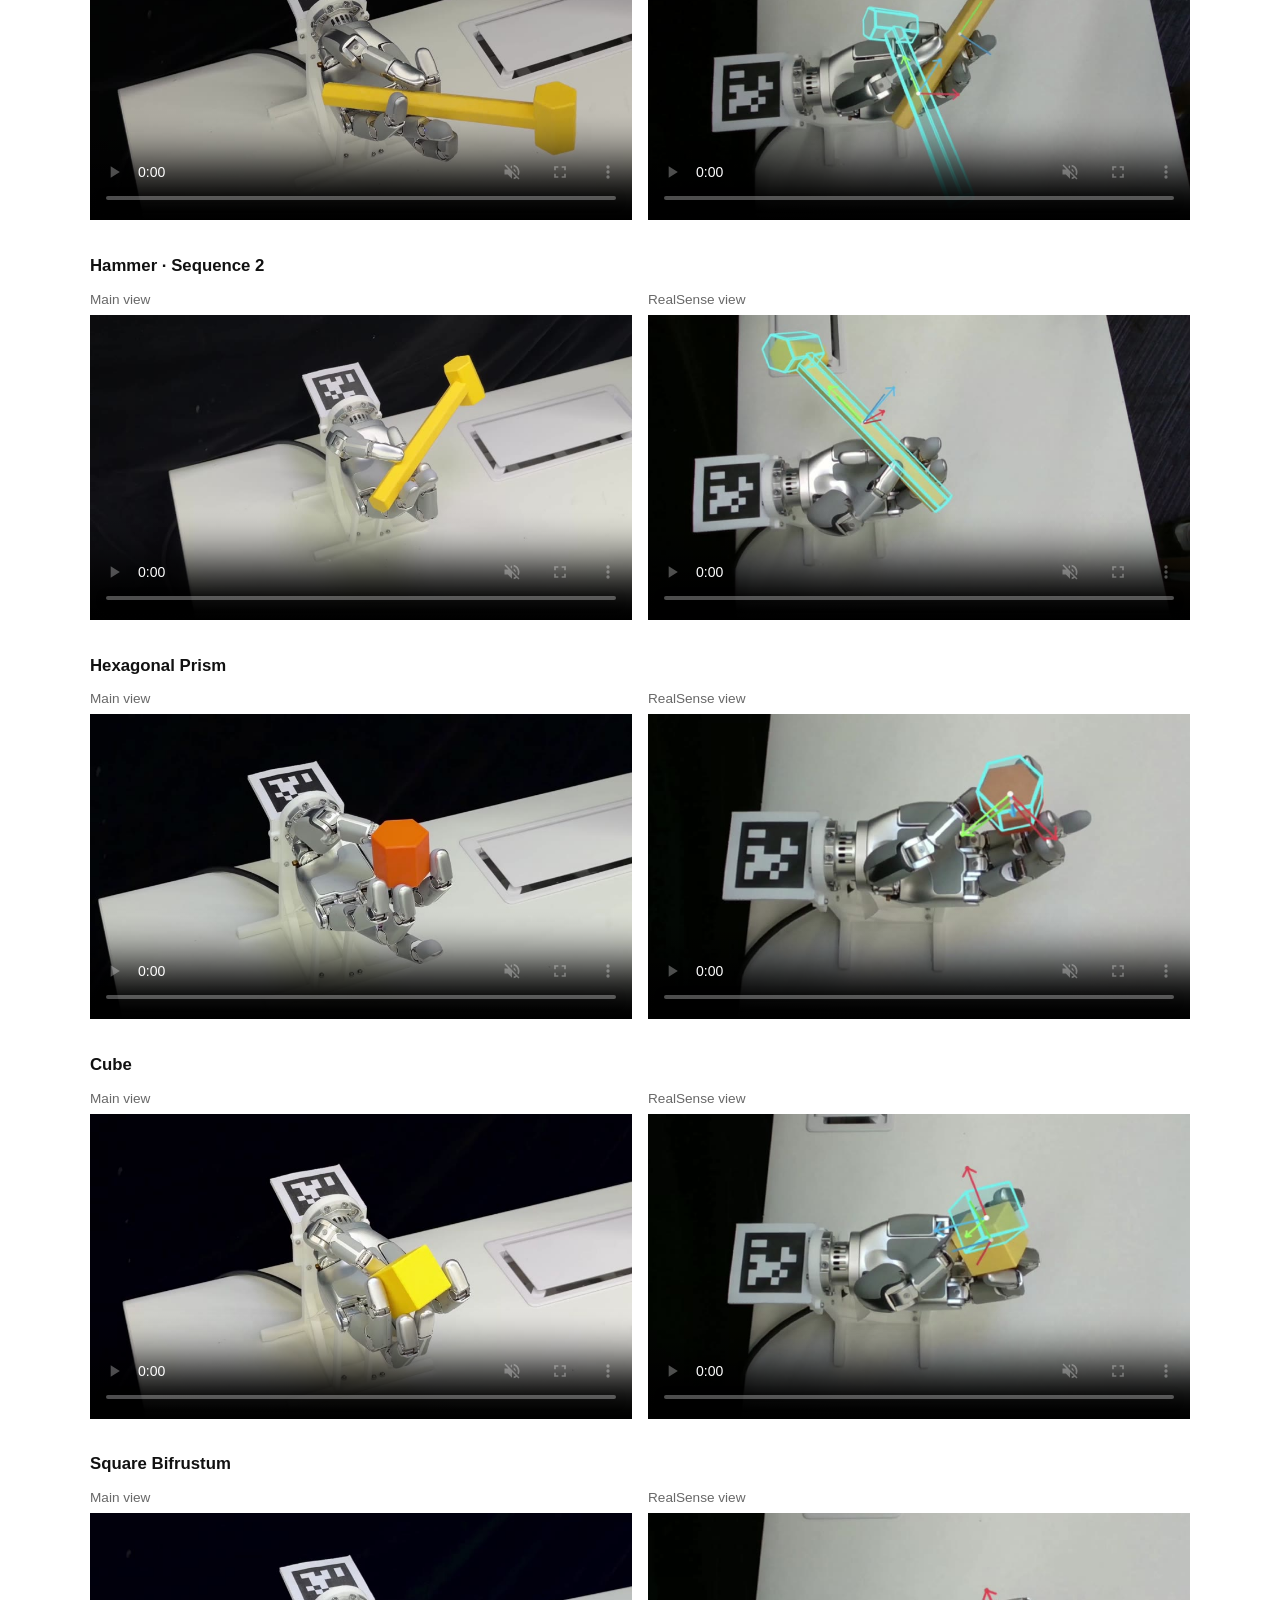
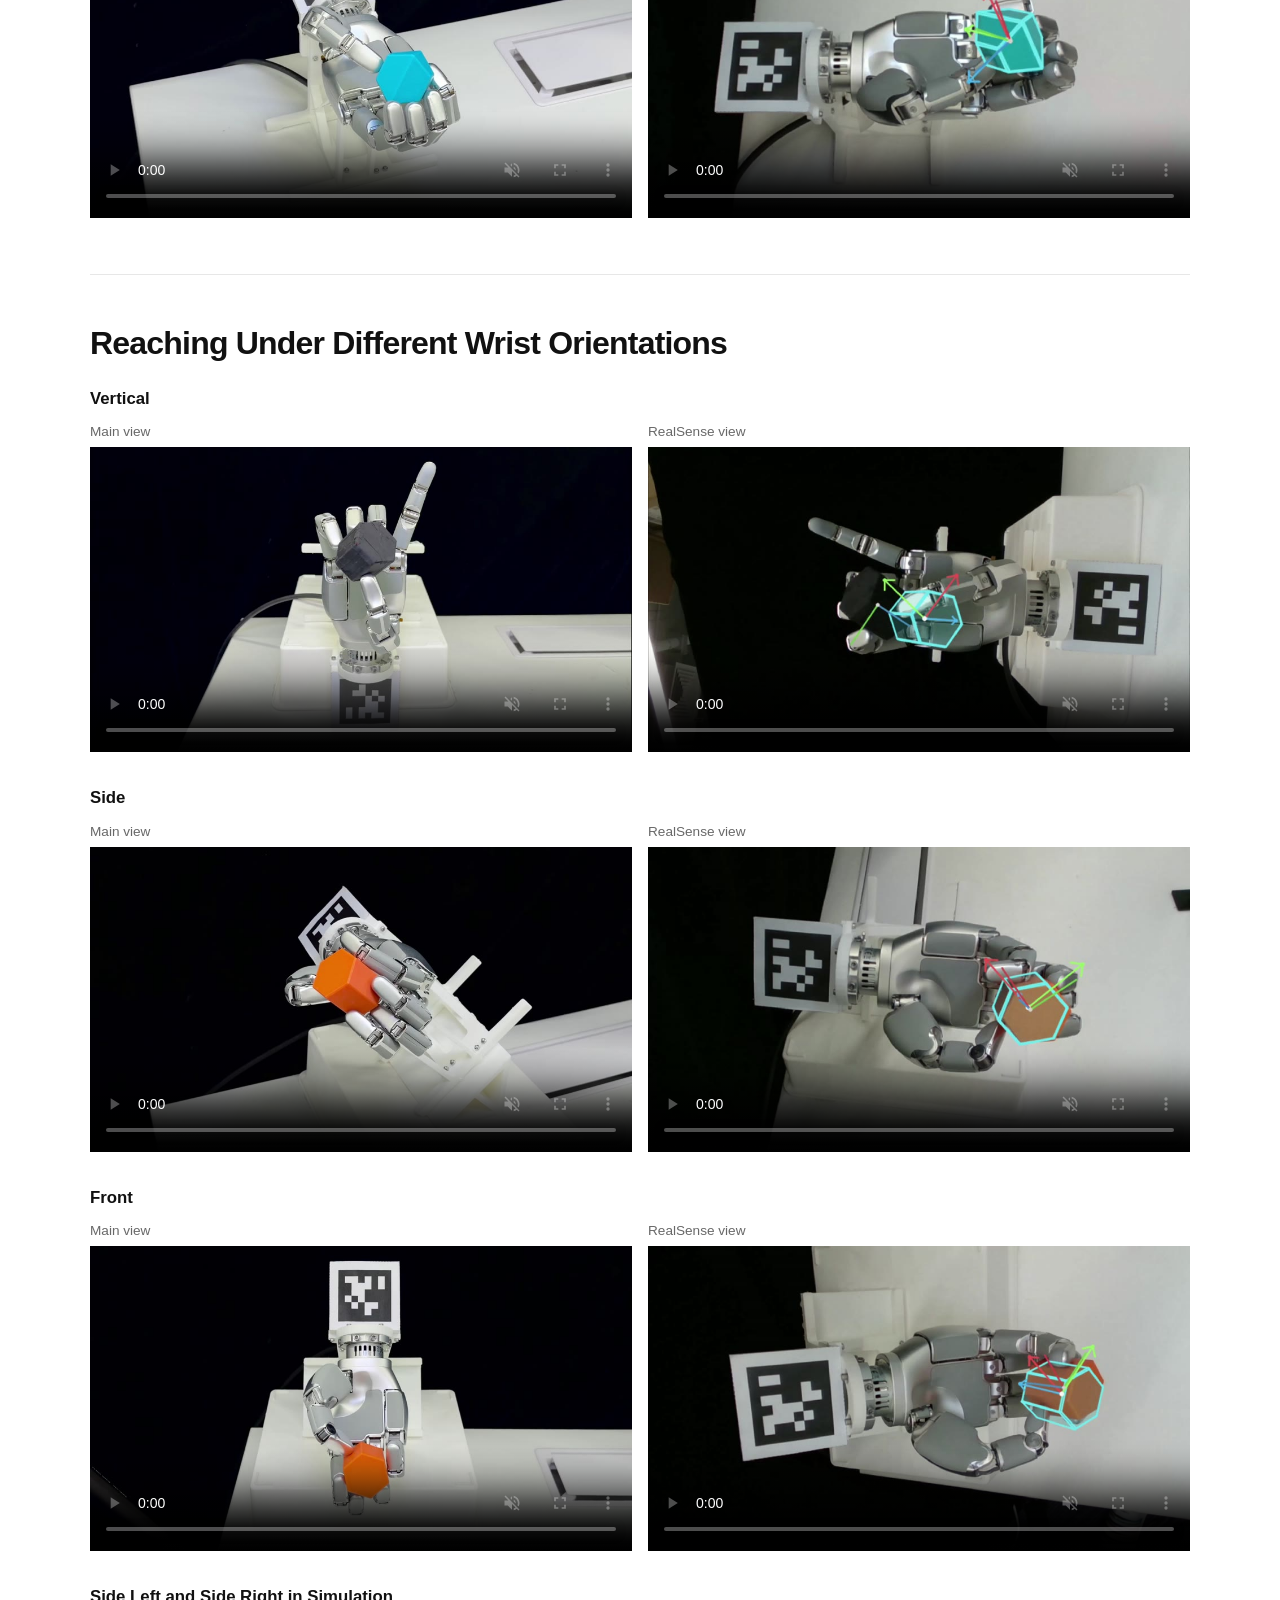
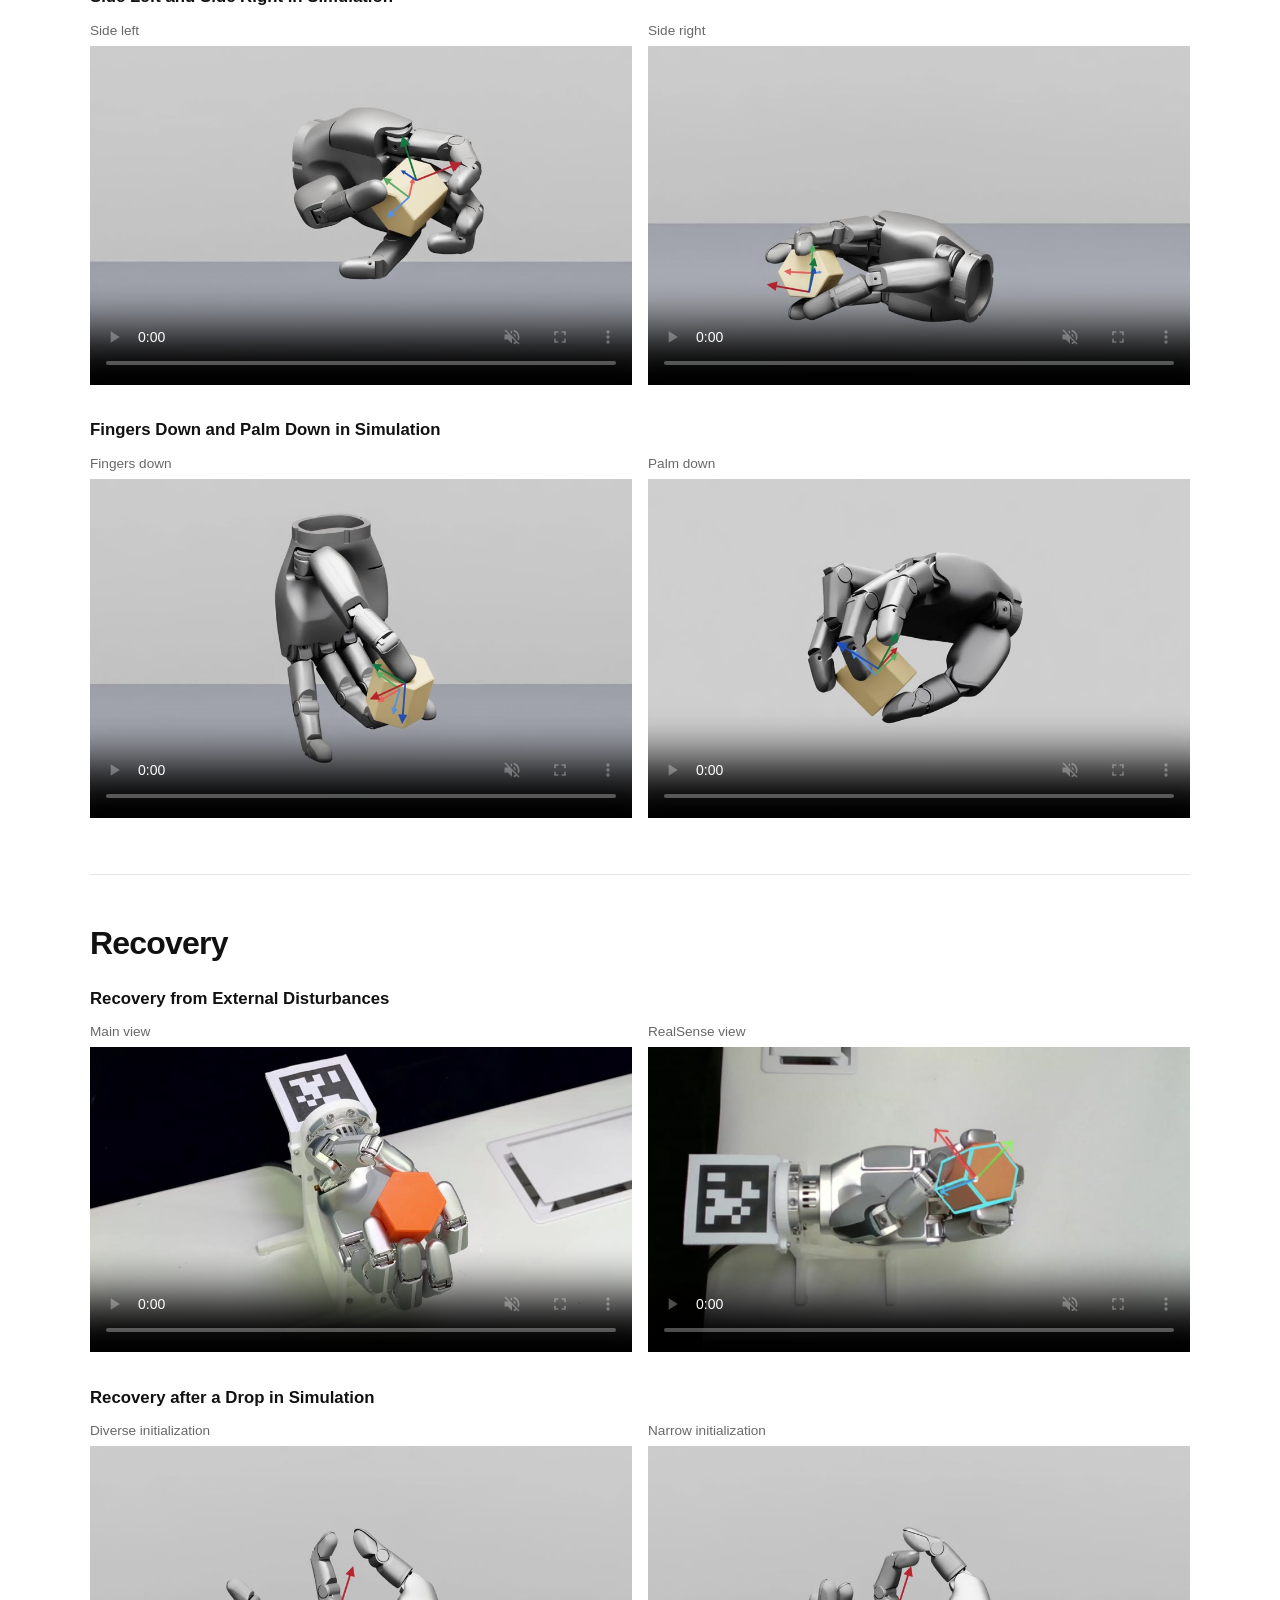
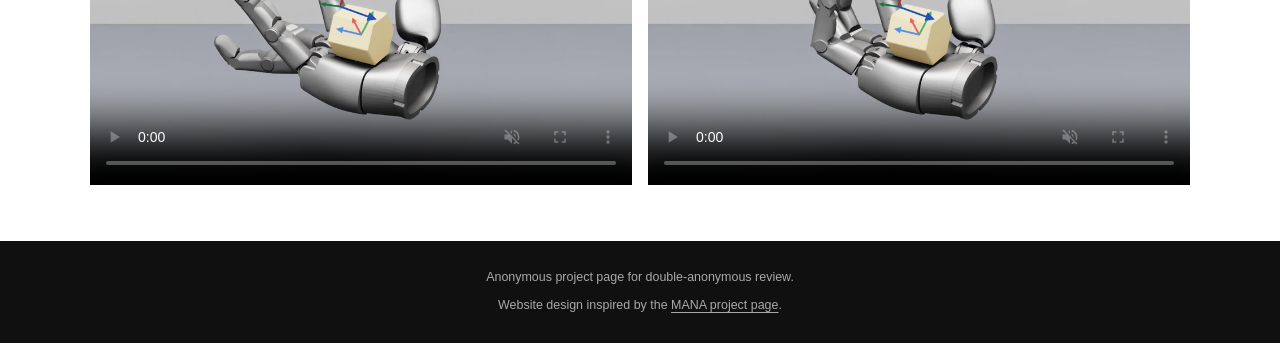
==== commit 1fdd45df: "Credit MANA project page for website design inspiration" ====
--- a/index.html
+++ b/index.html
@@ -441,6 +441,7 @@
 
     <footer>
       <p>Anonymous project page for double-anonymous review.</p>
+      <p>Website design inspired by the <a href="https://zhaohengyin.github.io/mana/">MANA project page</a>.</p>
     </footer>
   </body>
 </html>
--- a/styles.css
+++ b/styles.css
@@ -185,6 +185,20 @@
 footer p {
   margin: 0;
   font-size: 0.78rem;
+  line-height: 1.6;
+}
+
+footer p + p {
+  margin-top: 8px;
+}
+
+footer a {
+  color: inherit;
+  text-underline-offset: 3px;
+}
+
+footer a:hover {
+  color: var(--accent);
 }
 
 @media (max-width: 600px) {
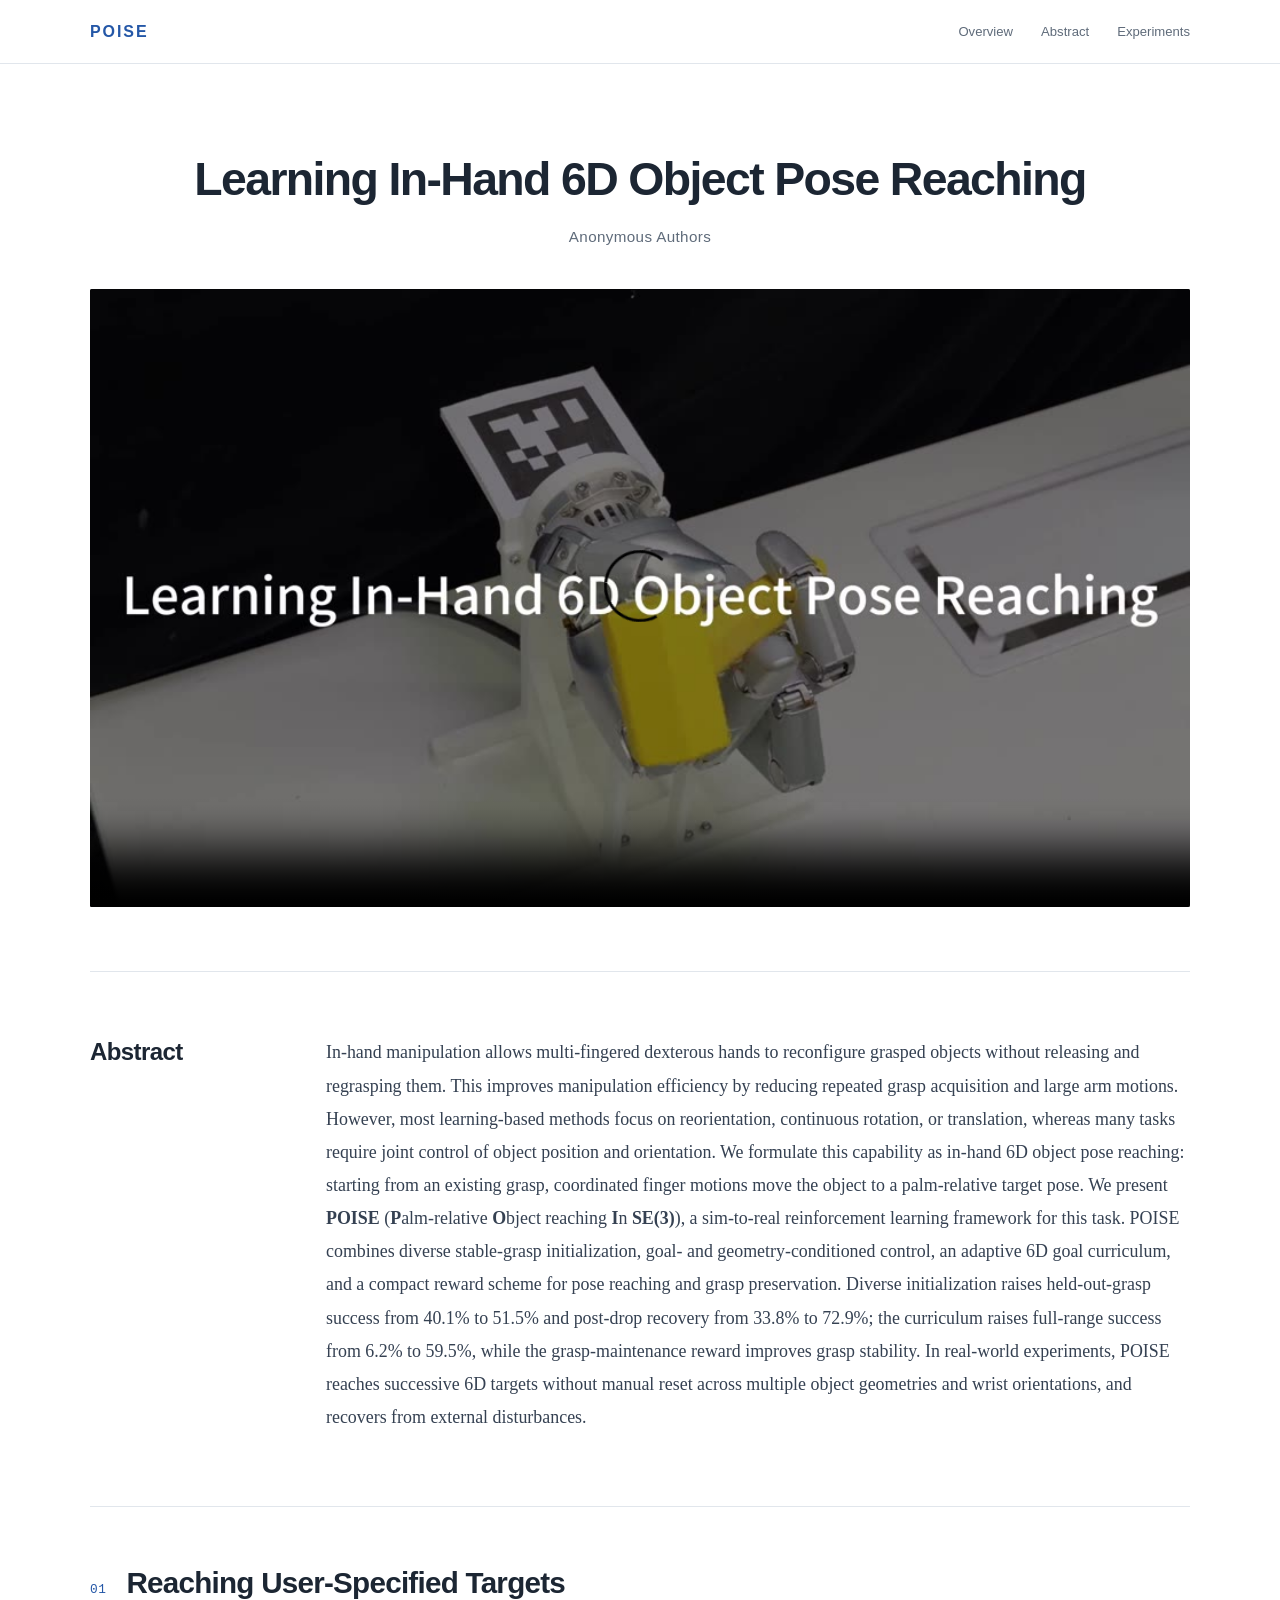
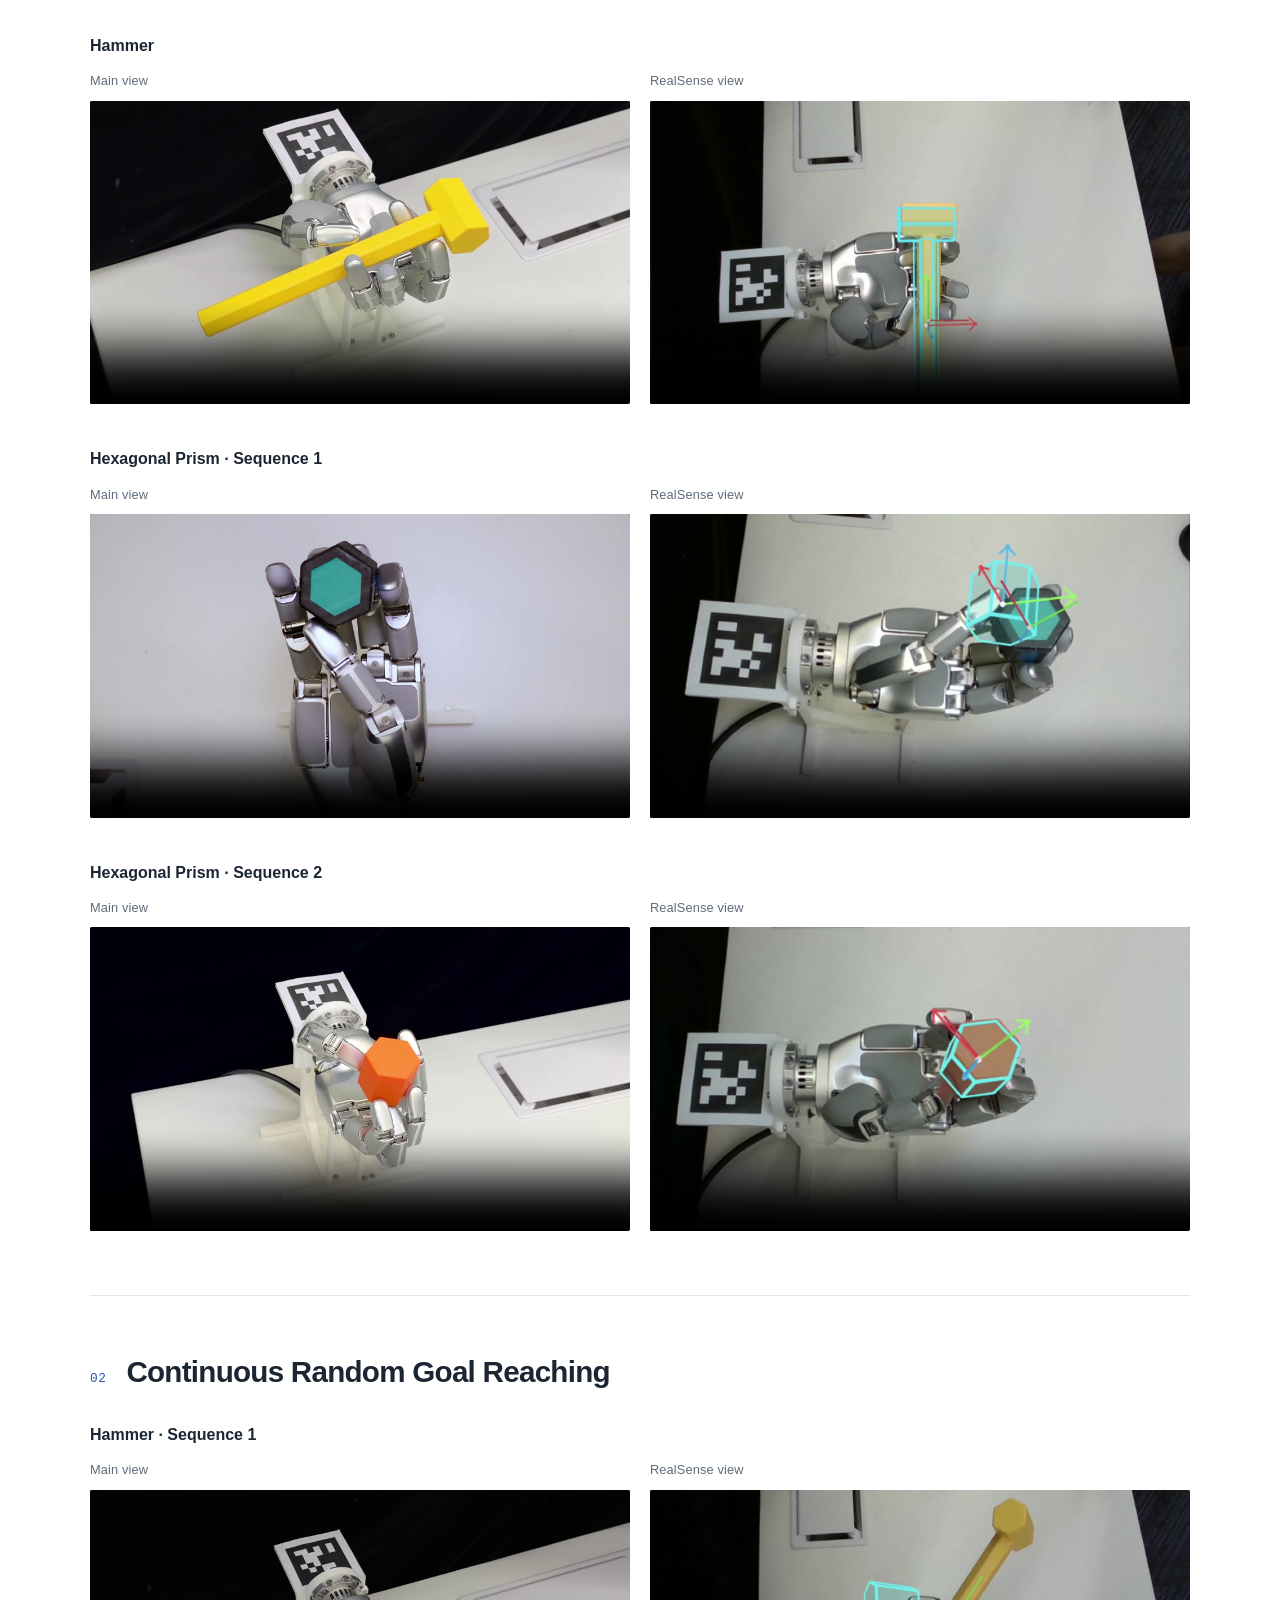
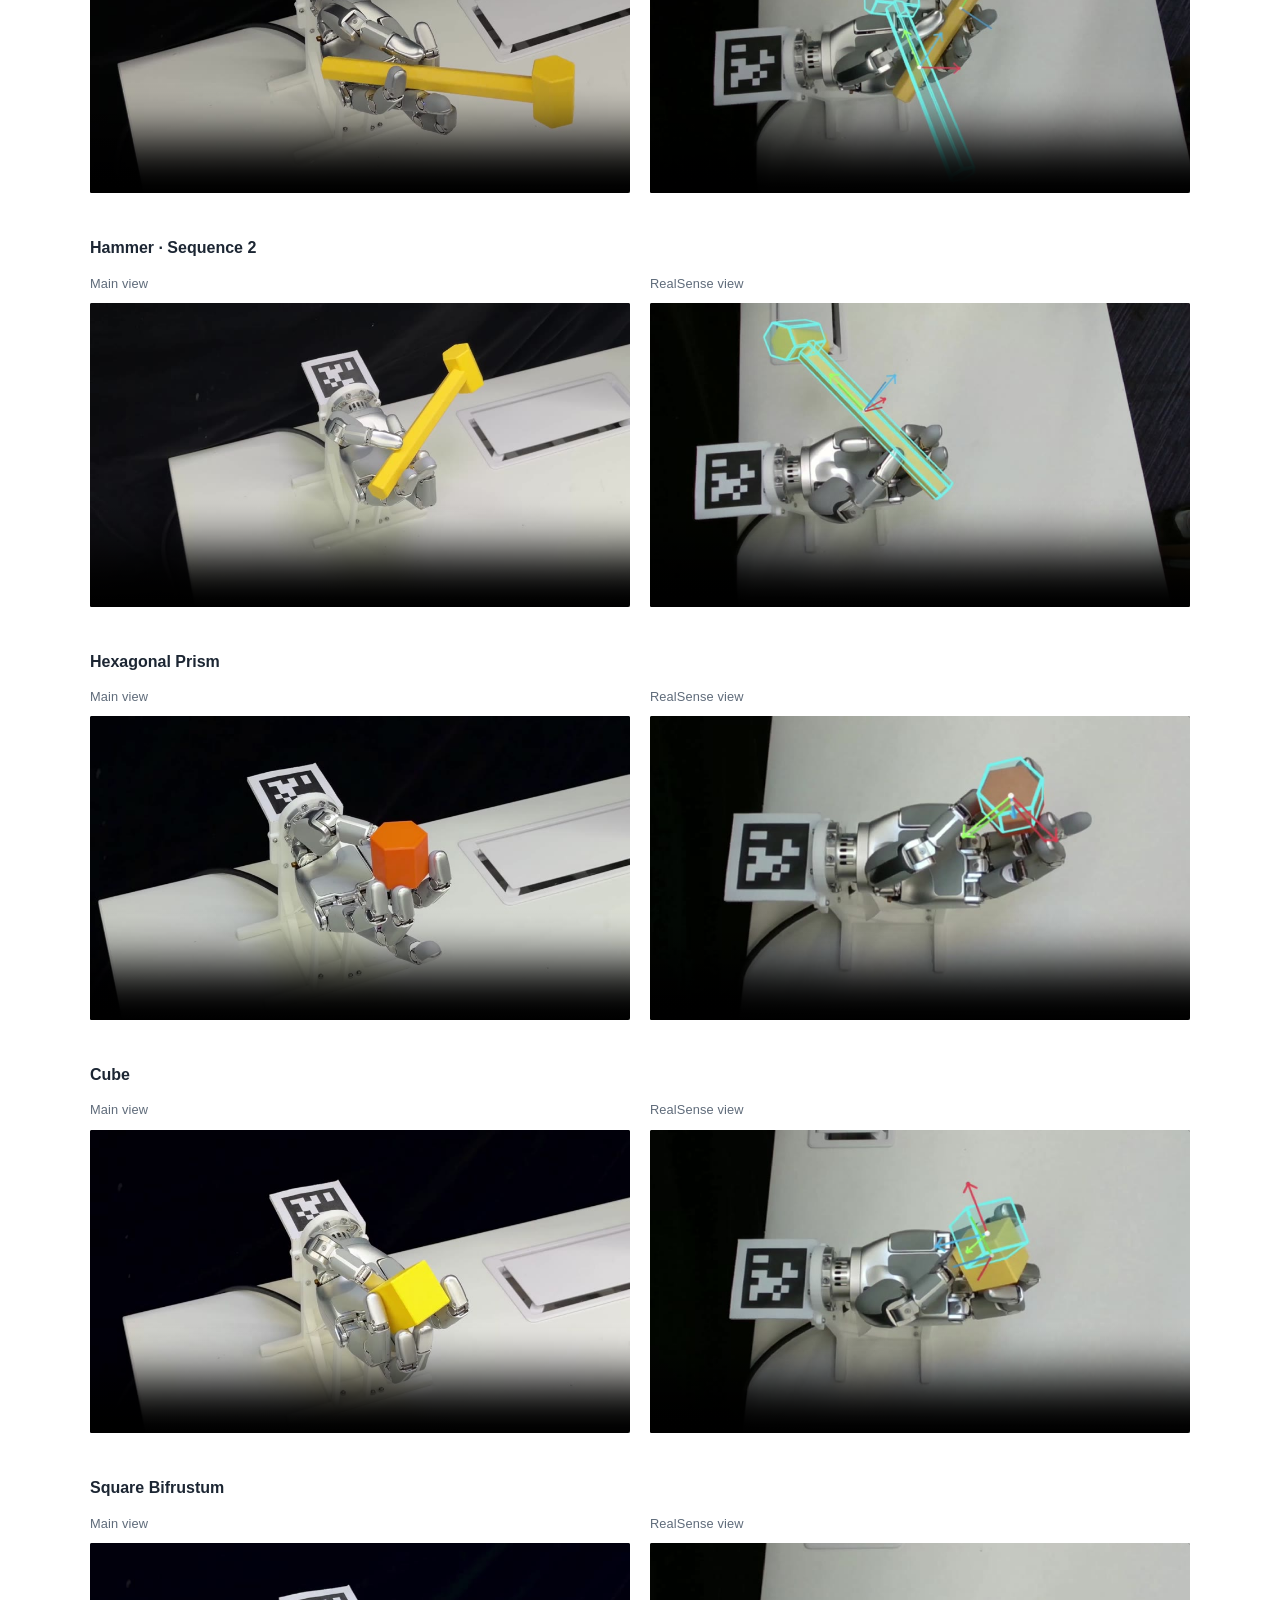
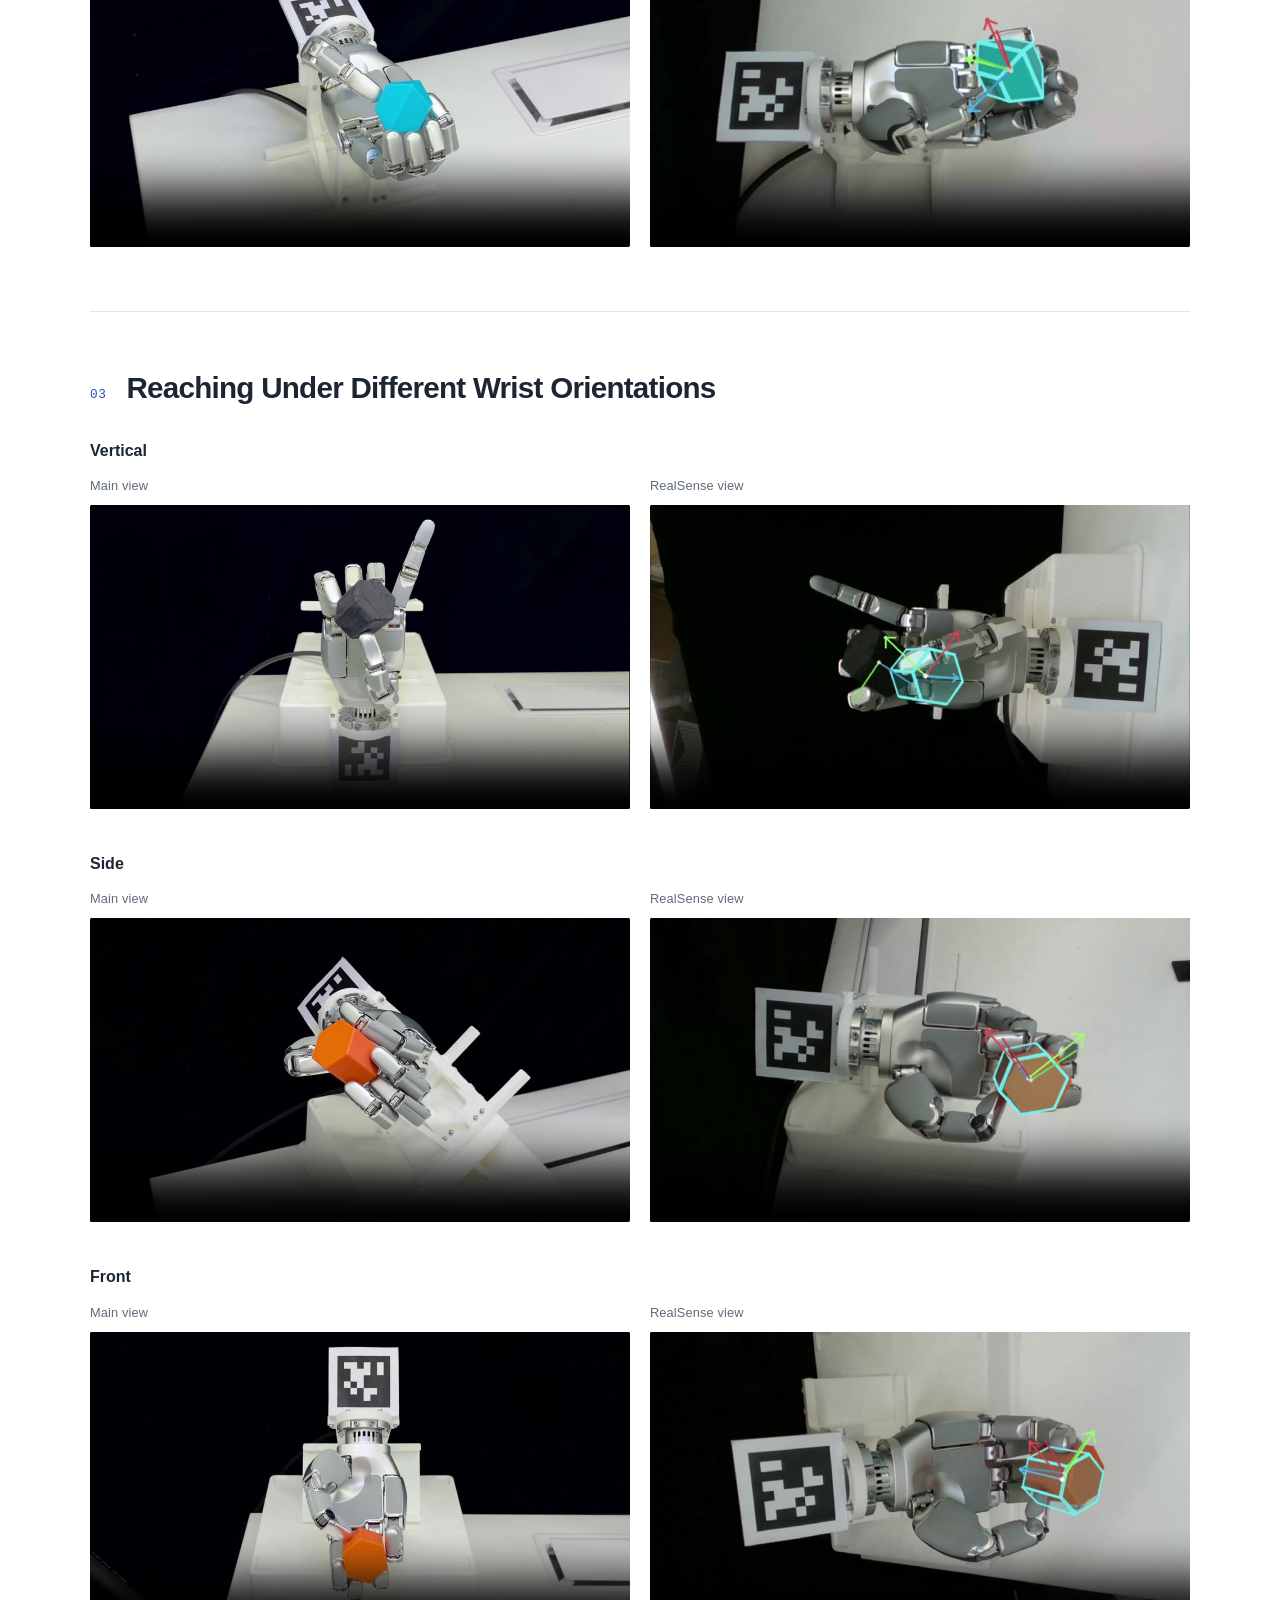
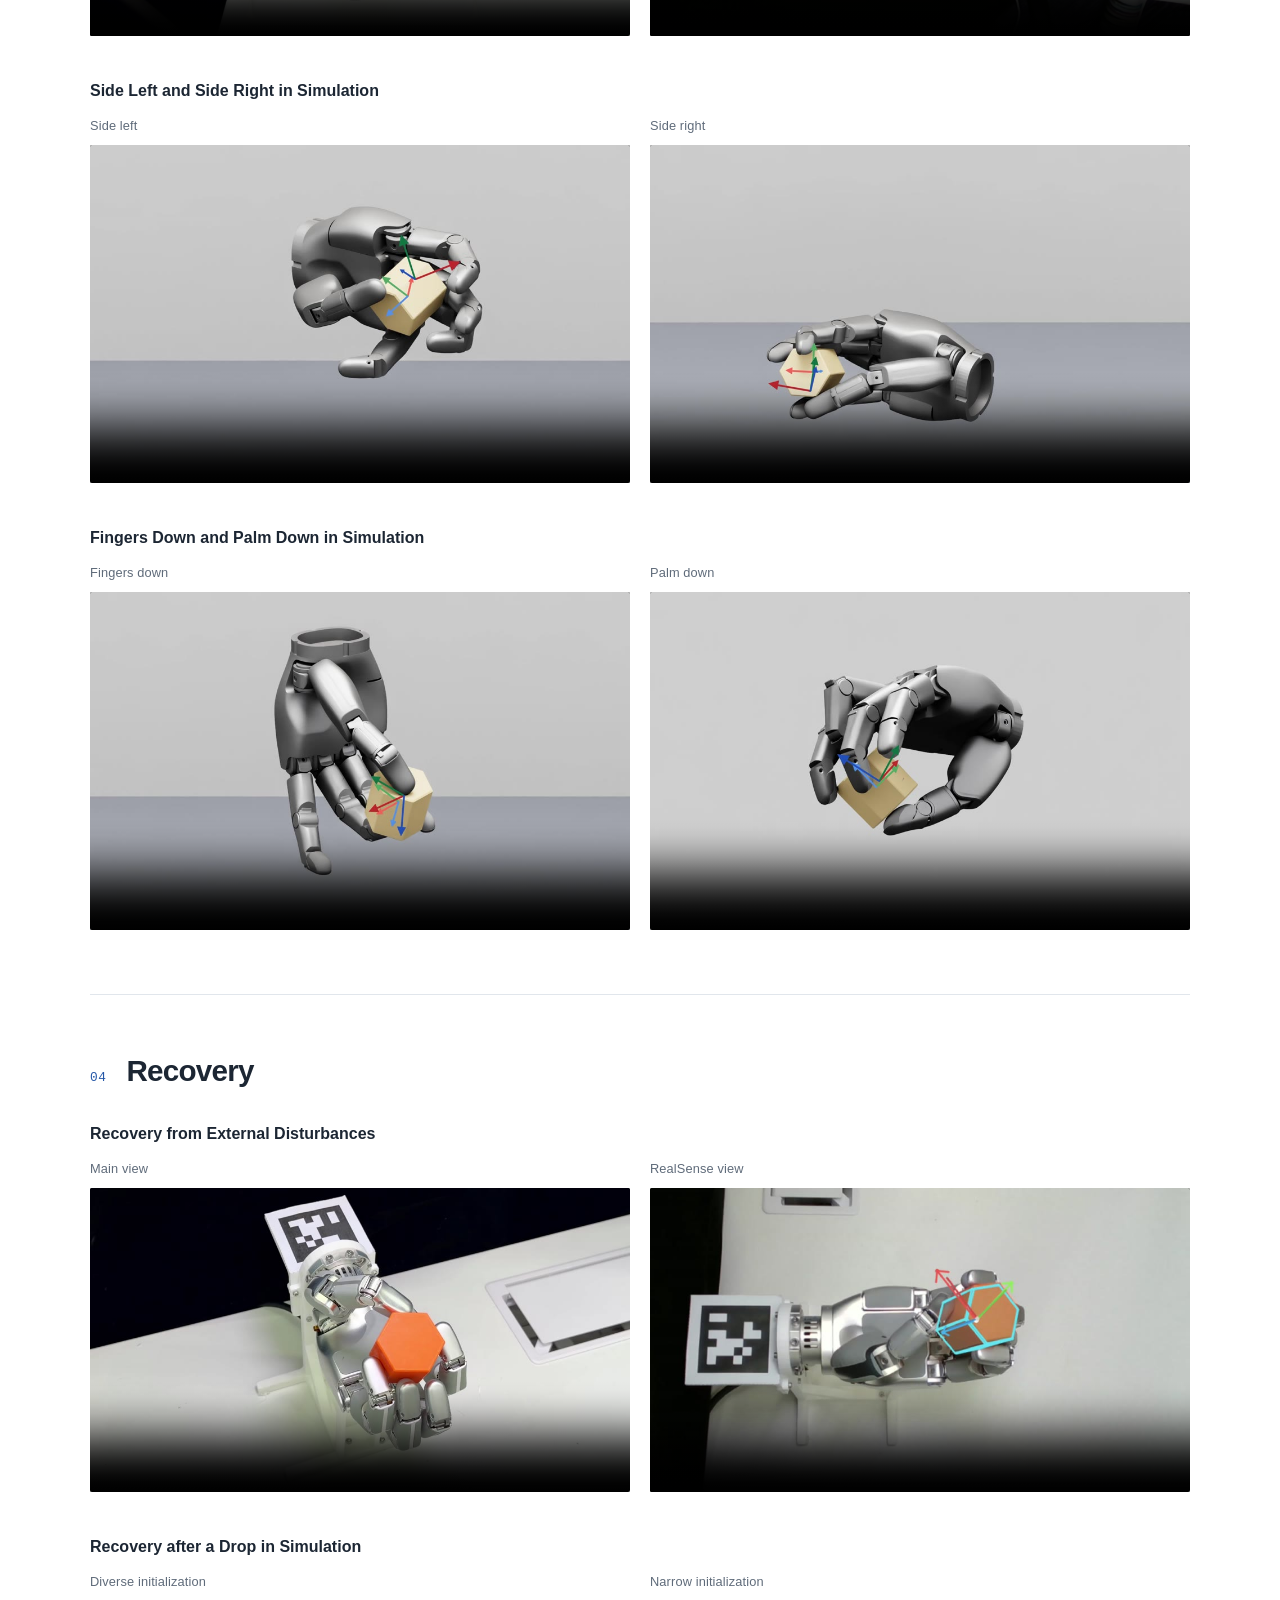
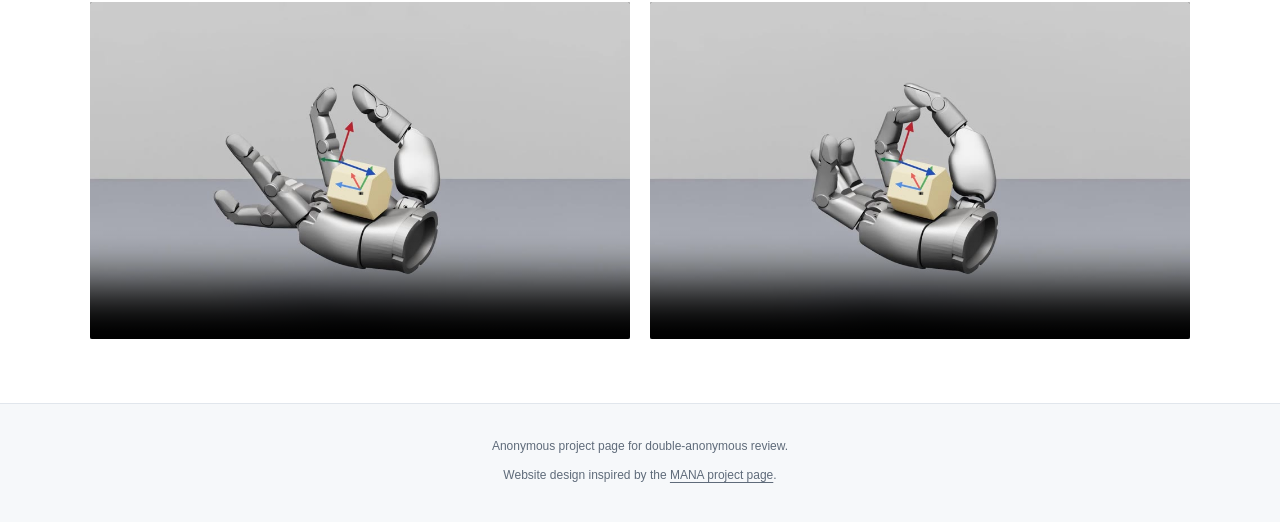
==== commit 7090c0de: "Refine project page with restrained editorial styling" ====
--- a/index.html
+++ b/index.html
@@ -67,7 +67,10 @@
       </section>
 
       <section id="user-specified" class="section experiments" aria-labelledby="user-specified-title">
-        <h2 id="user-specified-title">Reaching User-Specified Targets</h2>
+        <h2 id="user-specified-title" class="section-heading">
+          <span class="section-number" aria-hidden="true">01</span>
+          <span>Reaching User-Specified Targets</span>
+        </h2>
         <article class="experiment" aria-labelledby="hammer-user-spe-label">
           <h3 id="hammer-user-spe-label">Hammer</h3>
           <div class="video-pair">
@@ -142,7 +145,10 @@
       </section>
 
       <section id="random-goals" class="section experiments" aria-labelledby="random-goals-title">
-        <h2 id="random-goals-title">Continuous Random Goal Reaching</h2>
+        <h2 id="random-goals-title" class="section-heading">
+          <span class="section-number" aria-hidden="true">02</span>
+          <span>Continuous Random Goal Reaching</span>
+        </h2>
         <article class="experiment" aria-labelledby="hammer-random-1-label">
           <h3 id="hammer-random-1-label">Hammer · Sequence 1</h3>
           <div class="video-pair">
@@ -265,7 +271,10 @@
       </section>
 
       <section id="wrist-orientations" class="section experiments" aria-labelledby="wrist-orientations-title">
-        <h2 id="wrist-orientations-title">Reaching Under Different Wrist Orientations</h2>
+        <h2 id="wrist-orientations-title" class="section-heading">
+          <span class="section-number" aria-hidden="true">03</span>
+          <span>Reaching Under Different Wrist Orientations</span>
+        </h2>
         <article class="experiment" aria-labelledby="vertical-label">
           <h3 id="vertical-label">Vertical</h3>
           <div class="video-pair">
@@ -388,7 +397,10 @@
       </section>
 
       <section id="recovery" class="section experiments" aria-labelledby="recovery-title">
-        <h2 id="recovery-title">Recovery</h2>
+        <h2 id="recovery-title" class="section-heading">
+          <span class="section-number" aria-hidden="true">04</span>
+          <span>Recovery</span>
+        </h2>
         <article class="experiment" aria-labelledby="recovery-label">
           <h3 id="recovery-label">Recovery from External Disturbances</h3>
           <div class="video-pair">
--- a/styles.css
+++ b/styles.css
@@ -1,9 +1,9 @@
 :root {
-  --ink: #111111;
-  --muted: #686868;
-  --line: #e7e7e7;
-  --panel: #f7f7f7;
-  --accent: #e4b720;
+  --ink: #1c2633;
+  --muted: #5f6b7a;
+  --line: #e1e6ec;
+  --panel: #f6f8fa;
+  --accent: #2457a7;
   --page-width: 1100px;
 }
 
@@ -31,32 +31,37 @@
   display: flex;
   align-items: center;
   justify-content: space-between;
-  min-height: 58px;
-  padding: 0 28px;
-  background: rgba(12, 12, 12, 0.96);
-  backdrop-filter: blur(10px);
+  min-height: 64px;
+  padding: 0 max(24px, calc((100% - var(--page-width)) / 2));
+  border-bottom: 1px solid var(--line);
+  background: #ffffff;
 }
 
 .wordmark,
 .header-link {
-  color: #ffffff;
-  font-weight: 650;
+  display: inline-flex;
+  align-items: center;
+  min-height: 44px;
+  font-weight: 600;
   text-decoration: none;
 }
 
 .wordmark {
-  font-size: 1.1rem;
-  letter-spacing: 0.08em;
+  color: var(--accent);
+  font-size: 1rem;
+  letter-spacing: 0.12em;
 }
 
 .site-header nav {
   display: flex;
   align-items: center;
-  gap: 24px;
+  gap: 28px;
 }
 
 .header-link {
-  font-size: 0.92rem;
+  color: var(--muted);
+  font-size: 0.82rem;
+  font-weight: 500;
   transition: color 160ms ease;
 }
 
@@ -71,7 +76,7 @@
 }
 
 .hero {
-  padding: clamp(48px, 7vw, 80px) 0 52px;
+  padding: clamp(56px, 7vw, 88px) 0 64px;
   text-align: center;
 }
 
@@ -79,15 +84,17 @@
   max-width: 100%;
   margin: 0 auto;
   font-size: clamp(1.9rem, 4vw, 2.9rem);
-  line-height: 1.15;
+  font-weight: 600;
+  line-height: 1.2;
   letter-spacing: -0.035em;
   white-space: nowrap;
 }
 
 .authors {
-  margin: 24px 0 34px;
-  color: #424242;
-  font-size: 1.1rem;
+  margin: 20px 0 44px;
+  color: var(--muted);
+  font-size: 0.95rem;
+  letter-spacing: 0.025em;
 }
 
 .overview-video {
@@ -101,41 +108,61 @@
   aspect-ratio: 16 / 9;
   object-fit: contain;
   background: #111111;
+  border-radius: 2px;
 }
 
 .section {
-  padding: 48px 0 56px;
+  padding: 56px 0 64px;
   border-top: 1px solid var(--line);
 }
 
 h2 {
-  margin: 0 0 24px;
-  font-size: clamp(1.55rem, 3.2vw, 2rem);
-  line-height: 1.25;
+  margin: 0 0 32px;
+  font-size: clamp(1.45rem, 2.7vw, 1.85rem);
+  font-weight: 600;
+  line-height: 1.35;
   letter-spacing: -0.025em;
 }
 
+.section-heading {
+  display: flex;
+  align-items: baseline;
+  gap: 20px;
+}
+
+.section-number {
+  flex: 0 0 auto;
+  color: var(--accent);
+  font-family: ui-monospace, SFMono-Regular, Consolas, monospace;
+  font-size: 0.8rem;
+  font-weight: 500;
+  letter-spacing: 0.04em;
+}
+
+#abstract {
+  display: grid;
+  grid-template-columns: 180px minmax(0, 1fr);
+  gap: 56px;
+  padding-top: 64px;
+  padding-bottom: 72px;
+}
+
+#abstract h2 {
+  margin: 0;
+  font-size: 1.5rem;
+}
+
 .abstract-card {
-  max-width: 880px;
-  margin: 0 auto;
-  padding: clamp(24px, 5vw, 42px);
-  border-left: 3px solid var(--ink);
-  background: var(--panel);
-}
-
-#abstract h2 {
-  max-width: 880px;
-  margin-left: auto;
-  margin-right: auto;
+  min-width: 0;
 }
 
 .experiment + .experiment {
-  margin-top: 34px;
+  margin-top: 44px;
 }
 
 .experiment h3 {
   margin: 0 0 14px;
-  font-size: 1.05rem;
+  font-size: 1rem;
   font-weight: 600;
   line-height: 1.4;
 }
@@ -143,7 +170,7 @@
 .video-pair {
   display: grid;
   grid-template-columns: repeat(2, minmax(0, 1fr));
-  gap: 16px;
+  gap: 20px;
 }
 
 .video-pair figure {
@@ -156,36 +183,39 @@
 }
 
 .video-pair figcaption {
-  margin: 0 0 8px;
+  margin: 0 0 10px;
   color: var(--muted);
-  font-size: 0.85rem;
+  font-size: 0.8rem;
+  line-height: 1.5;
+  letter-spacing: 0.01em;
 }
 
 a:focus-visible,
 video:focus-visible {
-  outline: 3px solid var(--accent);
+  outline: 2px solid var(--accent);
   outline-offset: 4px;
 }
 
 .abstract-card p {
   margin: 0;
-  color: #252525;
+  color: #354152;
   font-family: Georgia, "Times New Roman", serif;
-  font-size: clamp(1.02rem, 2vw, 1.12rem);
-  line-height: 1.78;
+  font-size: clamp(1.02rem, 1.6vw, 1.12rem);
+  line-height: 1.85;
 }
 
 footer {
-  padding: 27px 20px;
-  background: #101010;
-  color: #a9a9a9;
+  padding: 32px 20px 36px;
+  border-top: 1px solid var(--line);
+  background: var(--panel);
+  color: var(--muted);
   text-align: center;
 }
 
 footer p {
   margin: 0;
-  font-size: 0.78rem;
-  line-height: 1.6;
+  font-size: 0.75rem;
+  line-height: 1.75;
 }
 
 footer p + p {
@@ -201,9 +231,20 @@
   color: var(--accent);
 }
 
+@media (max-width: 959px) {
+  #abstract {
+    grid-template-columns: 1fr;
+    gap: 24px;
+  }
+
+  .abstract-card {
+    max-width: 780px;
+  }
+}
+
 @media (max-width: 600px) {
   .site-header {
-    min-height: 54px;
+    min-height: 64px;
     padding: 0 20px;
   }
 
@@ -212,8 +253,12 @@
   }
 
   .hero {
-    padding-top: 44px;
-    padding-bottom: 36px;
+    padding-top: 48px;
+    padding-bottom: 40px;
+  }
+
+  .authors {
+    margin-bottom: 32px;
   }
 
   .site-header nav {
@@ -221,7 +266,11 @@
   }
 
   .header-link {
-    font-size: 0.78rem;
+    font-size: 0.75rem;
+  }
+
+  .section-heading {
+    gap: 12px;
   }
 
   .video-pair {
@@ -232,13 +281,18 @@
     font-size: 0.75rem;
   }
 
-  .section {
-    padding-top: 32px;
-    padding-bottom: 40px;
-  }
-
-  .abstract-card {
-    border-left-width: 2px;
+  .section,
+  #abstract {
+    padding-top: 36px;
+    padding-bottom: 44px;
+  }
+
+  .experiment + .experiment {
+    margin-top: 32px;
+  }
+
+  .experiment h3 {
+    font-size: 0.95rem;
   }
 }
 
@@ -253,4 +307,8 @@
   html {
     scroll-behavior: auto;
   }
-}
+
+  .header-link {
+    transition: none;
+  }
+}
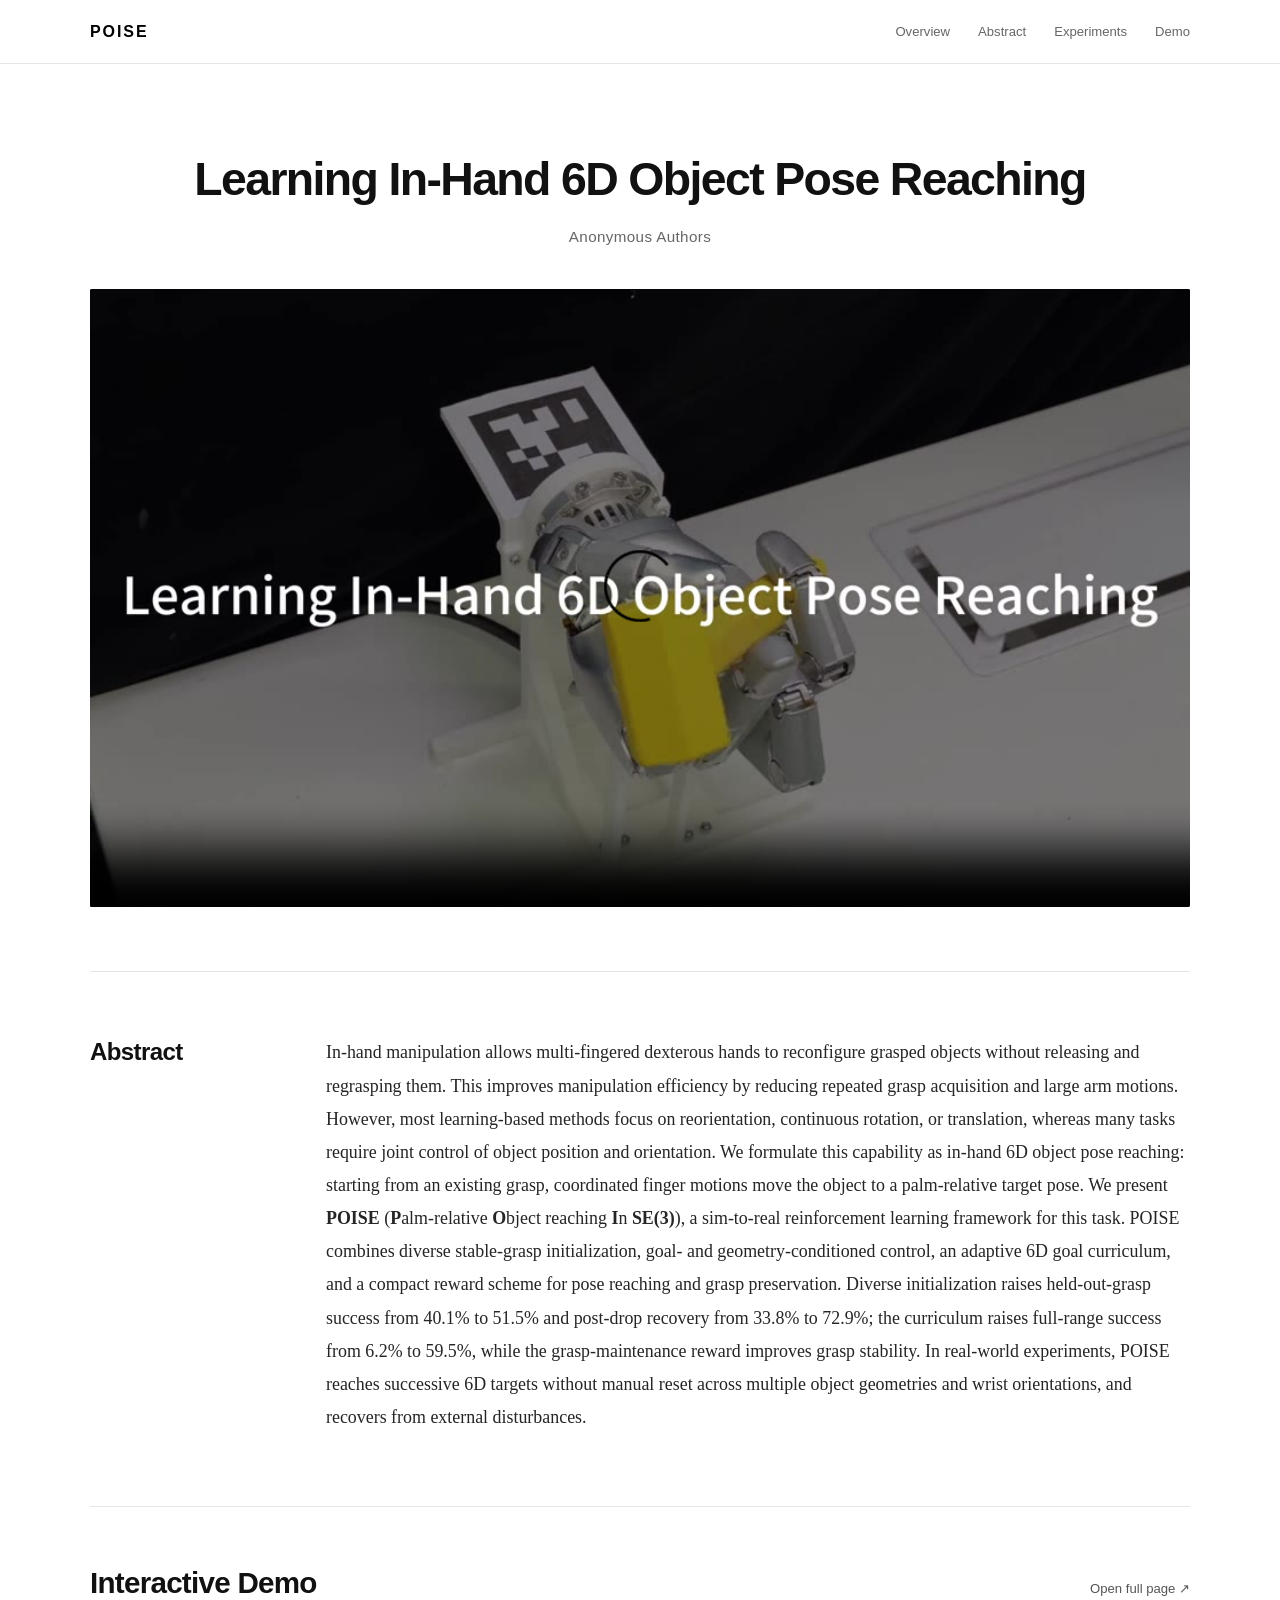
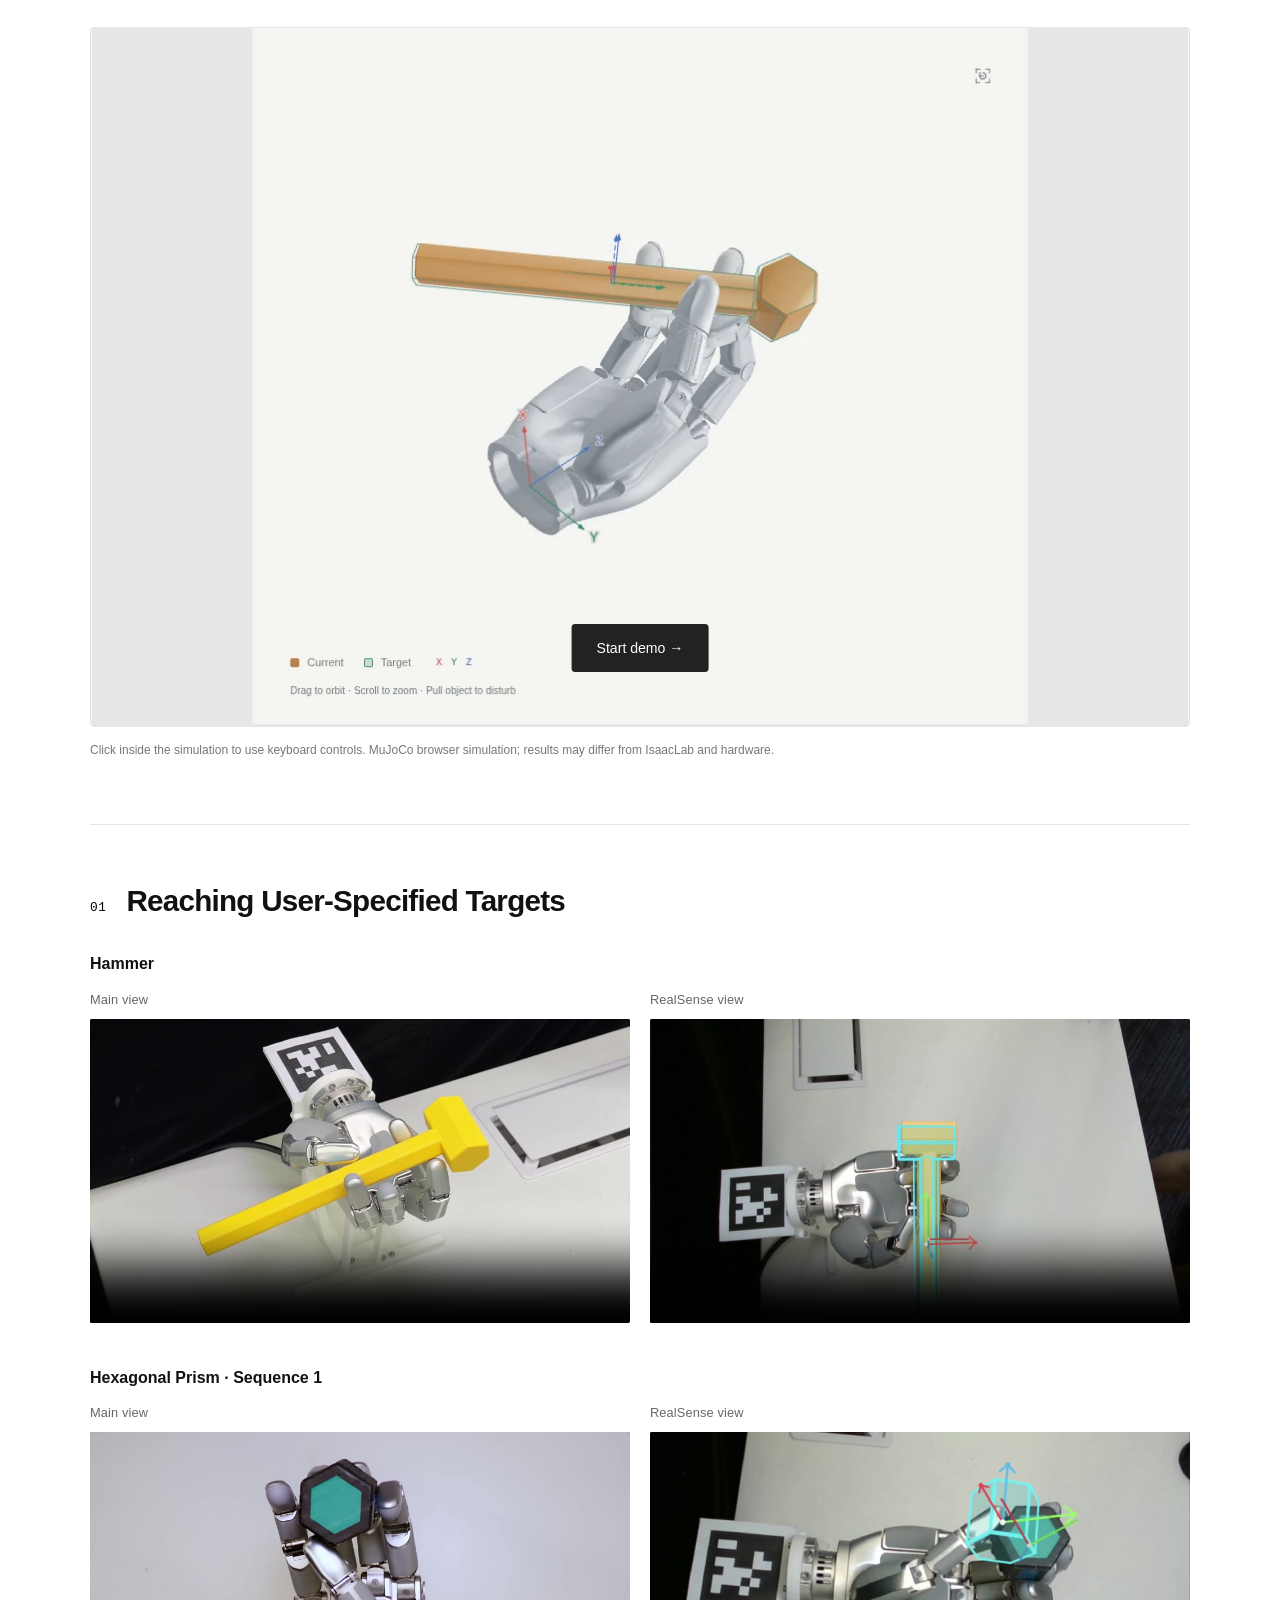
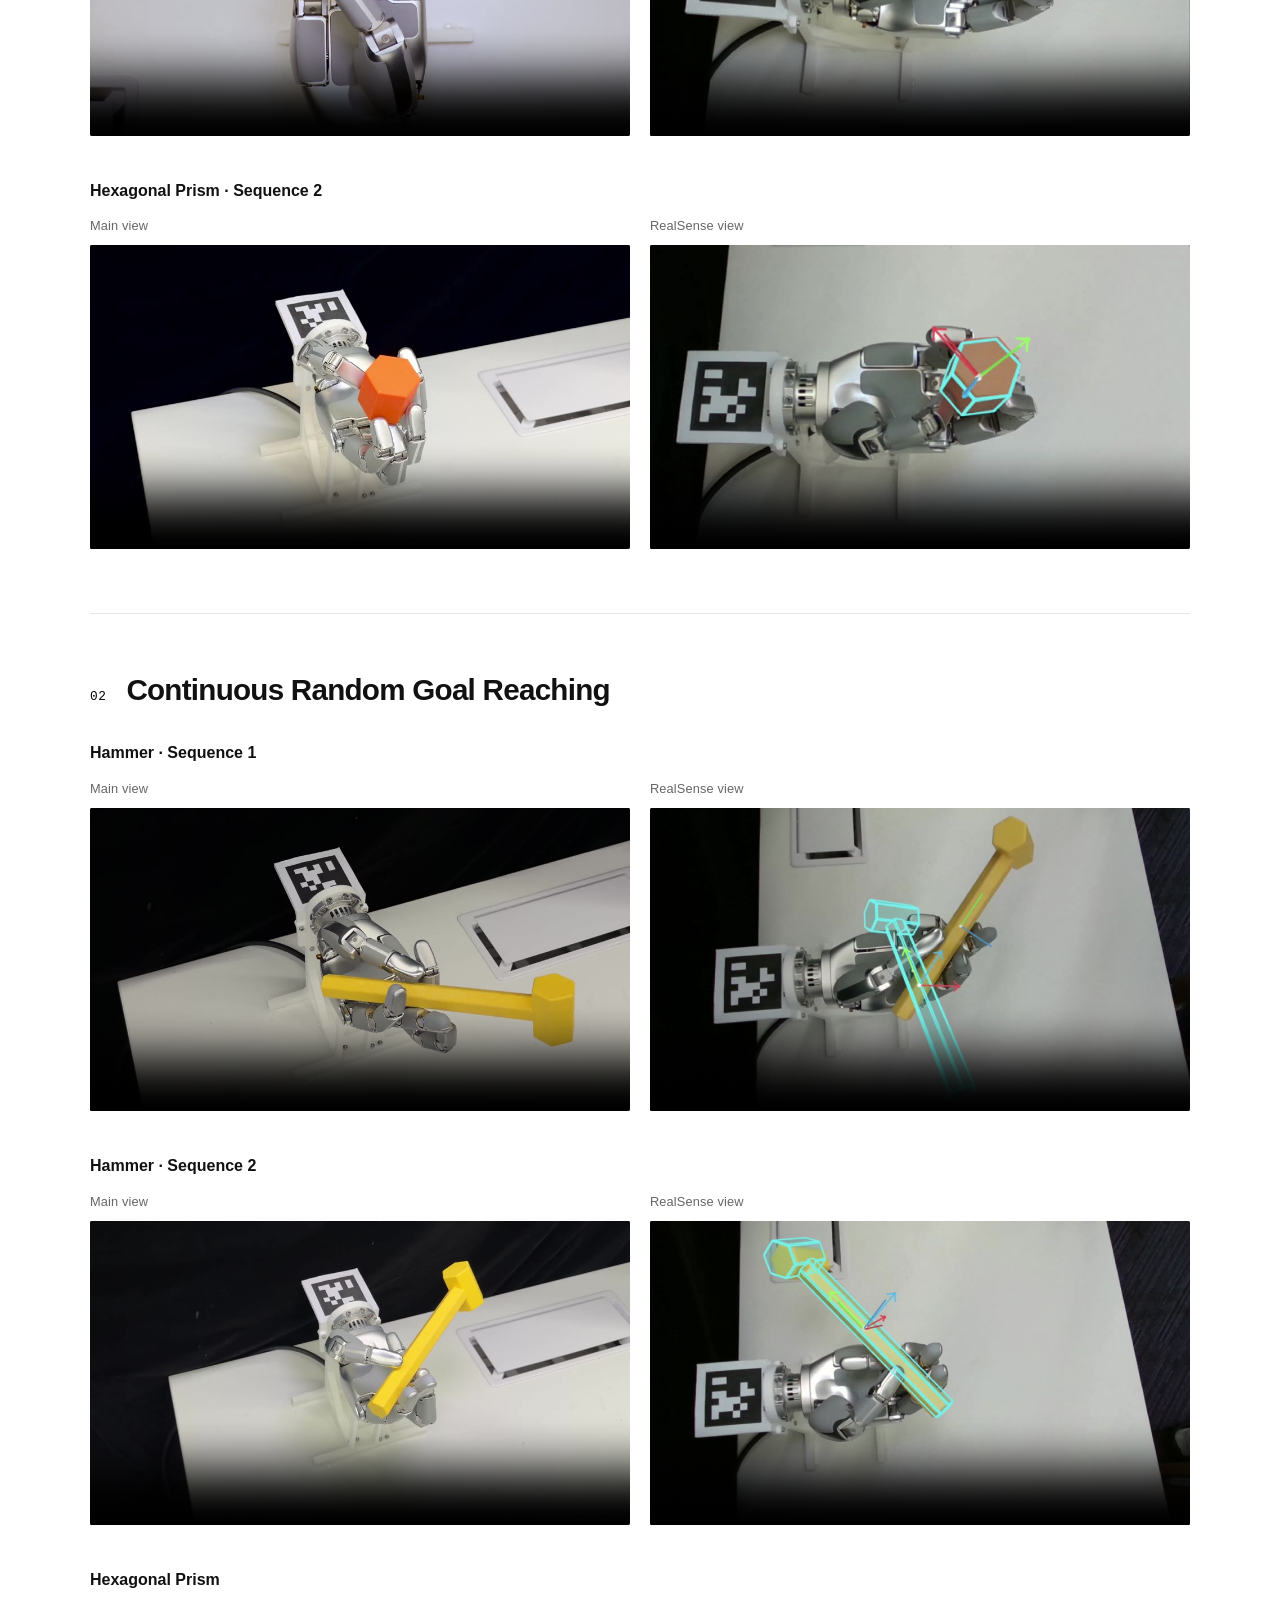
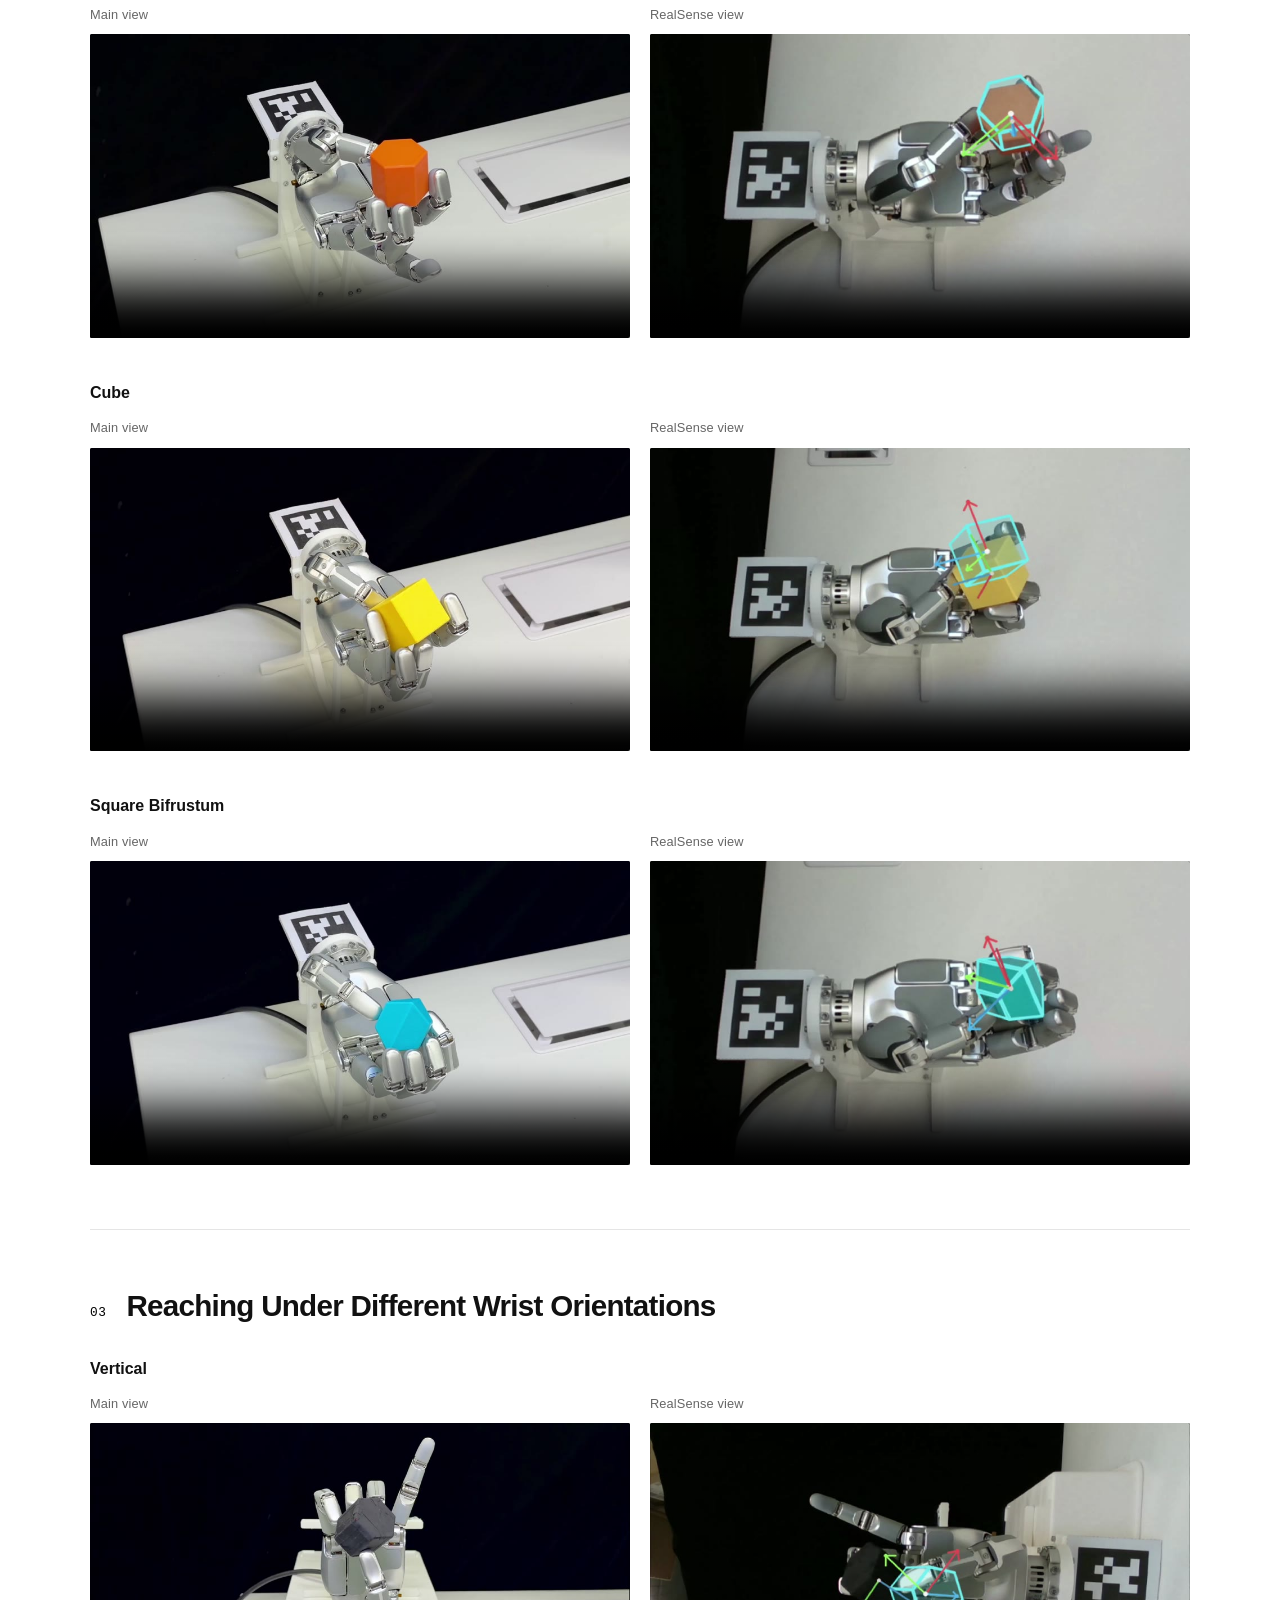
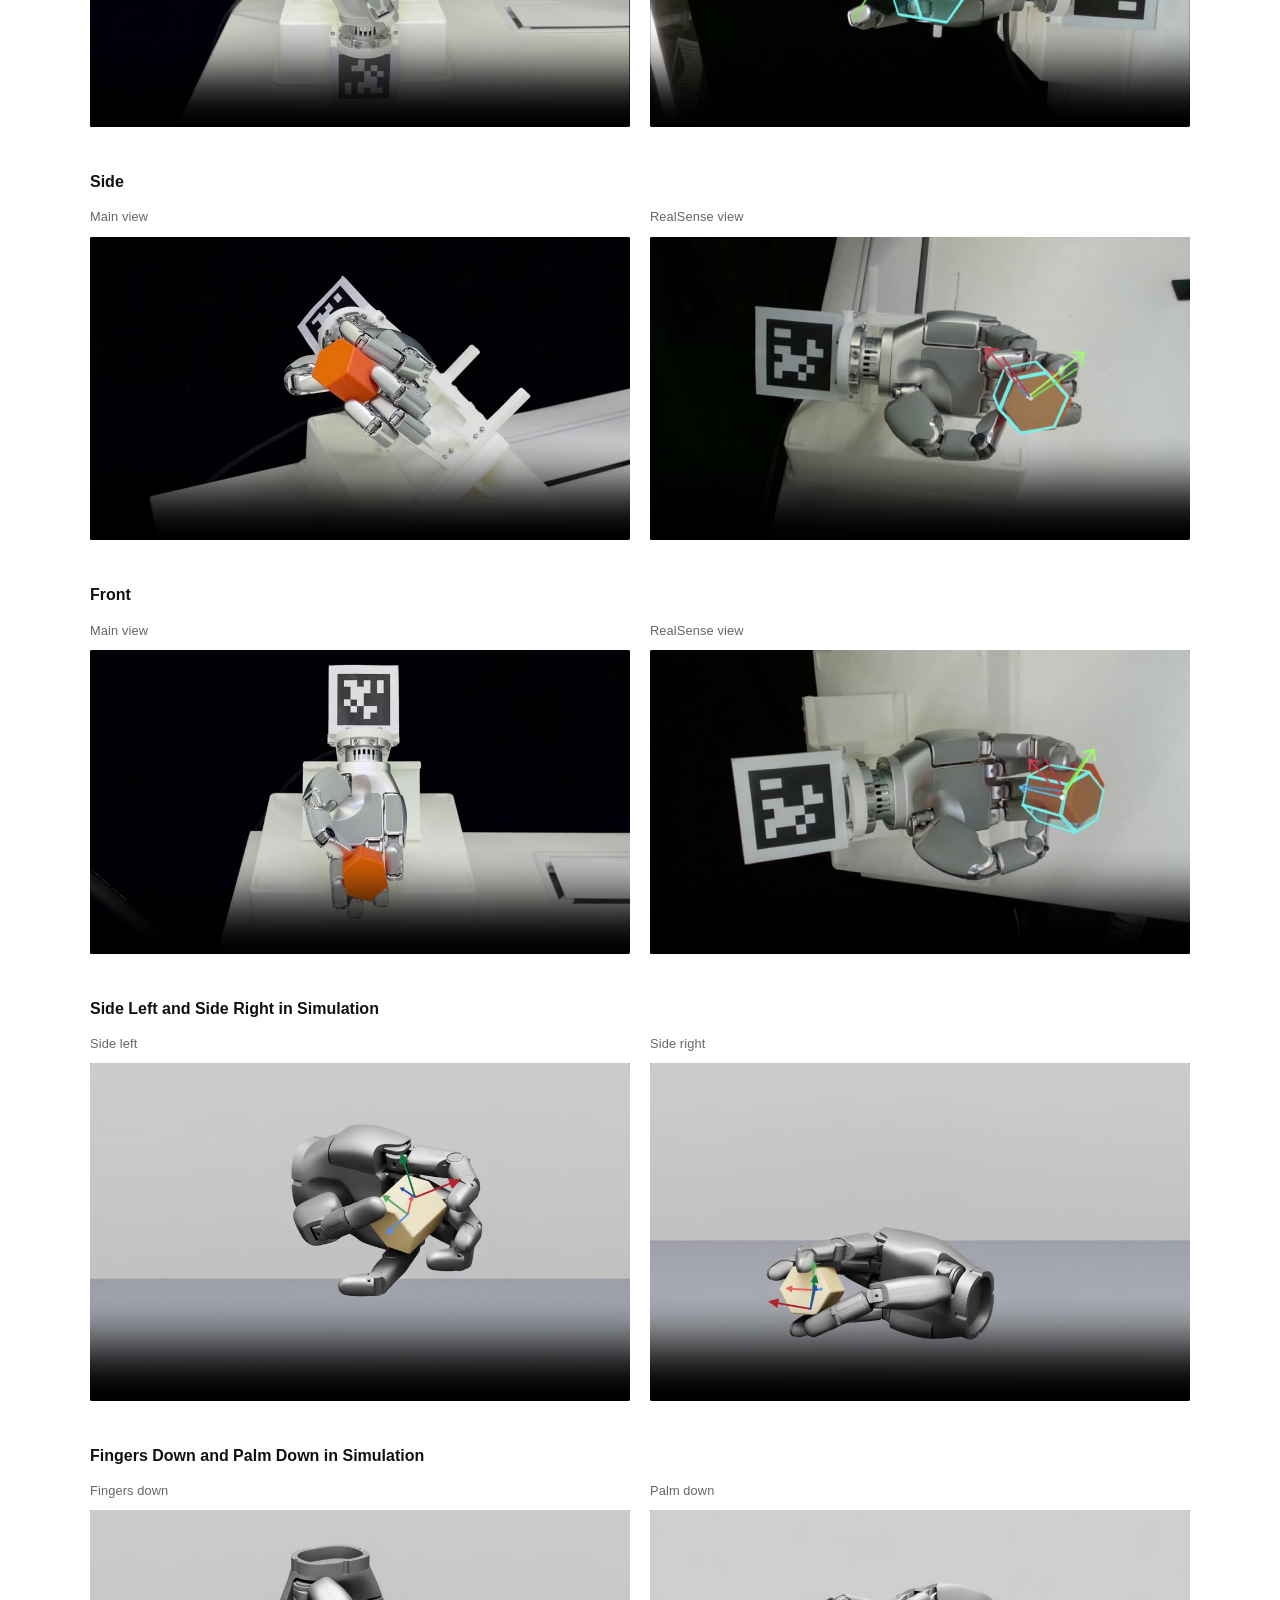
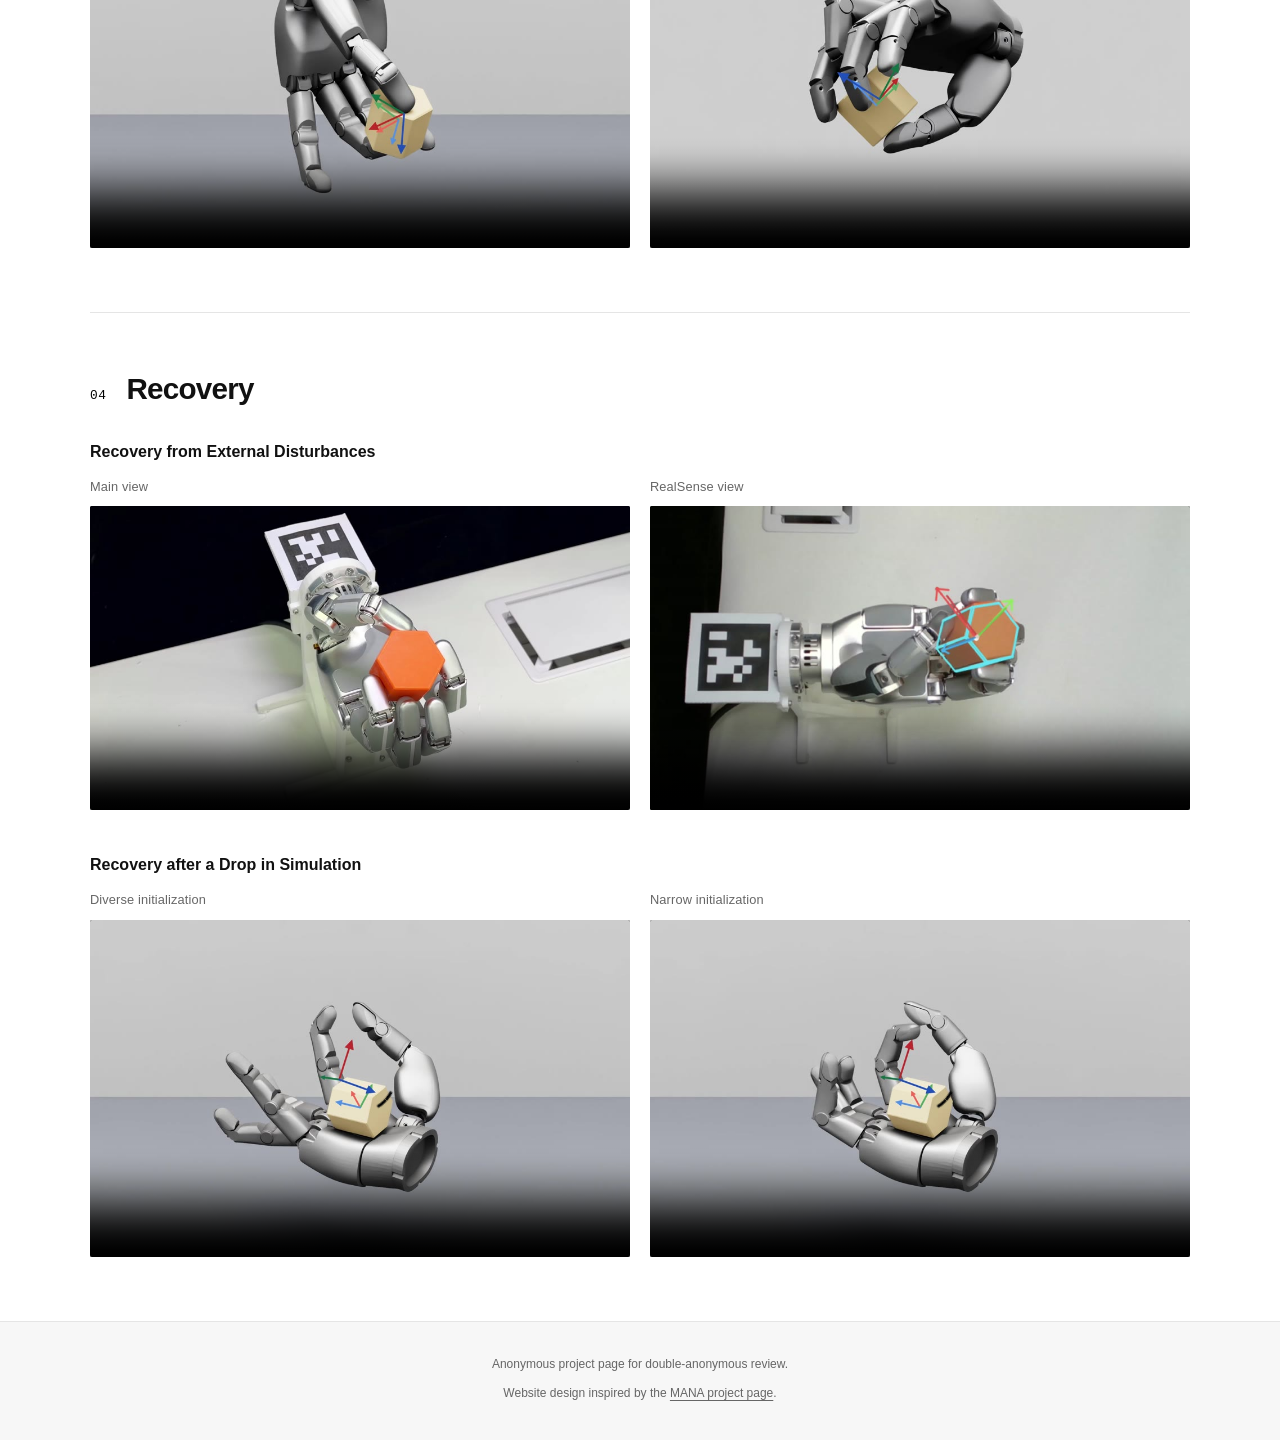
==== commit 2a255c94: "Embed browser-only Hammer and HexPrism policy demo" ====
--- a/index.html
+++ b/index.html
@@ -11,7 +11,9 @@
     >
     <title>Learning In-Hand 6D Object Pose Reaching</title>
     <link rel="stylesheet" href="styles.css">
+    <link rel="stylesheet" href="demo.css">
     <script src="videos.js" defer></script>
+    <script src="demo.js" defer></script>
   </head>
   <body>
     <header class="site-header">
@@ -20,6 +22,7 @@
         <a class="header-link" href="#overview">Overview</a>
         <a class="header-link" href="#abstract">Abstract</a>
         <a class="header-link" href="#user-specified">Experiments</a>
+        <a class="header-link" href="#interactive-demo">Demo</a>
       </nav>
     </header>
 
@@ -66,6 +69,20 @@
         </div>
       </section>
 
+      <section id="interactive-demo" class="section" aria-labelledby="demo-title">
+        <div class="demo-section-heading">
+          <h2 id="demo-title">Interactive Demo</h2>
+          <a class="demo-open" href="demo.html">Open full page ↗</a>
+        </div>
+        <div class="demo-preview" data-policy-src="policy-demo/r-2c8930975c67ceeb/index.html">
+          <img src="assets/posters/policy-demo.webp" width="1100" height="700"
+            alt="Hammer grasped by the simulated hand" loading="lazy" decoding="async">
+          <button class="demo-launch" type="button" data-policy-launch>Start demo <span aria-hidden="true">→</span></button>
+          <noscript><a href="demo.html">Open the demo (JavaScript required)</a>.</noscript>
+        </div>
+        <p class="demo-note">Click inside the simulation to use keyboard controls. MuJoCo browser simulation; results may differ from IsaacLab and hardware.</p>
+      </section>
+
       <section id="user-specified" class="section experiments" aria-labelledby="user-specified-title">
         <h2 id="user-specified-title" class="section-heading">
           <span class="section-number" aria-hidden="true">01</span>
--- a/styles.css
+++ b/styles.css
@@ -1,9 +1,9 @@
 :root {
-  --ink: #1c2633;
-  --muted: #5f6b7a;
-  --line: #e1e6ec;
-  --panel: #f6f8fa;
-  --accent: #2457a7;
+  --ink: #111111;
+  --muted: #666666;
+  --line: #e5e5e5;
+  --panel: #f7f7f7;
+  --accent: #000000;
   --page-width: 1100px;
 }
 
@@ -198,7 +198,7 @@
 
 .abstract-card p {
   margin: 0;
-  color: #354152;
+  color: #252525;
   font-family: Georgia, "Times New Roman", serif;
   font-size: clamp(1.02rem, 1.6vw, 1.12rem);
   line-height: 1.85;
--- a/demo.css
+++ b/demo.css
@@ -0,0 +1,81 @@
+/* Small project-page shell; simulation appearance and controls are unchanged. */
+.demo-section-heading {
+  display: flex;
+  justify-content: space-between;
+  align-items: baseline;
+  gap: 16px;
+  margin-bottom: 24px;
+}
+.demo-section-heading h2 { margin: 0; }
+.demo-open {
+  flex-shrink: 0;
+  color: #555;
+  font-size: 0.82rem;
+  text-decoration: none;
+  text-underline-offset: 4px;
+}
+.demo-open:hover { color: #111; text-decoration: underline; }
+.demo-preview {
+  position: relative;
+  height: 700px;
+  border: 1px solid #e5e5e5;
+  border-radius: 4px;
+  overflow: hidden;
+  background: #f5f5f3;
+}
+.demo-preview > img {
+  display: block;
+  width: 100%;
+  height: 100%;
+  object-fit: contain;
+}
+.demo-launch {
+  position: absolute;
+  left: 50%;
+  bottom: 54px;
+  transform: translateX(-50%);
+  padding: 15px 24px;
+  border: 1px solid #222;
+  border-radius: 3px;
+  background: #222;
+  color: #fff;
+  font: 500 0.88rem "Helvetica Neue", Helvetica, Arial, sans-serif;
+  cursor: pointer;
+  white-space: nowrap;
+}
+.demo-launch:hover { background: #444; }
+.demo-launch:focus-visible { outline: 2px solid #111; outline-offset: 4px; }
+.demo-note { margin: 14px 0 0; color: #777; font-size: 0.75rem; line-height: 1.6; }
+.demo-preview iframe, .demo-stage iframe { display: block; width: 100%; height: 100%; border: 0; }
+.demo-page {
+  margin: 0;
+  height: 100vh;
+  height: 100dvh;
+  display: flex;
+  flex-direction: column;
+  background: #f5f5f3;
+  color: #222;
+  font-family: "Helvetica Neue", Helvetica, Arial, sans-serif;
+}
+.demo-header {
+  flex: 0 0 48px;
+  display: flex;
+  align-items: center;
+  justify-content: space-between;
+  padding: 0 24px;
+  border-bottom: 1px solid #e4e7e2;
+  background: #fcfcfb;
+  font-size: 12px;
+}
+.demo-home { color: #222; text-decoration: none; font-weight: 600; letter-spacing: .08em; }
+.demo-home:hover { text-decoration: underline; text-underline-offset: 4px; }
+.demo-header > span { color: #777; }
+.demo-stage { flex: 1; min-height: 0; }
+@media (max-width: 700px) {
+  .demo-preview { height: 880px; }
+  .demo-preview:not(.is-running) { height: 440px; }
+  .demo-section-heading { align-items: center; }
+  .demo-section-heading h2 { font-size: 1.35rem; }
+  .demo-open { font-size: .75rem; }
+  .demo-header { padding: 0 16px; }
+}
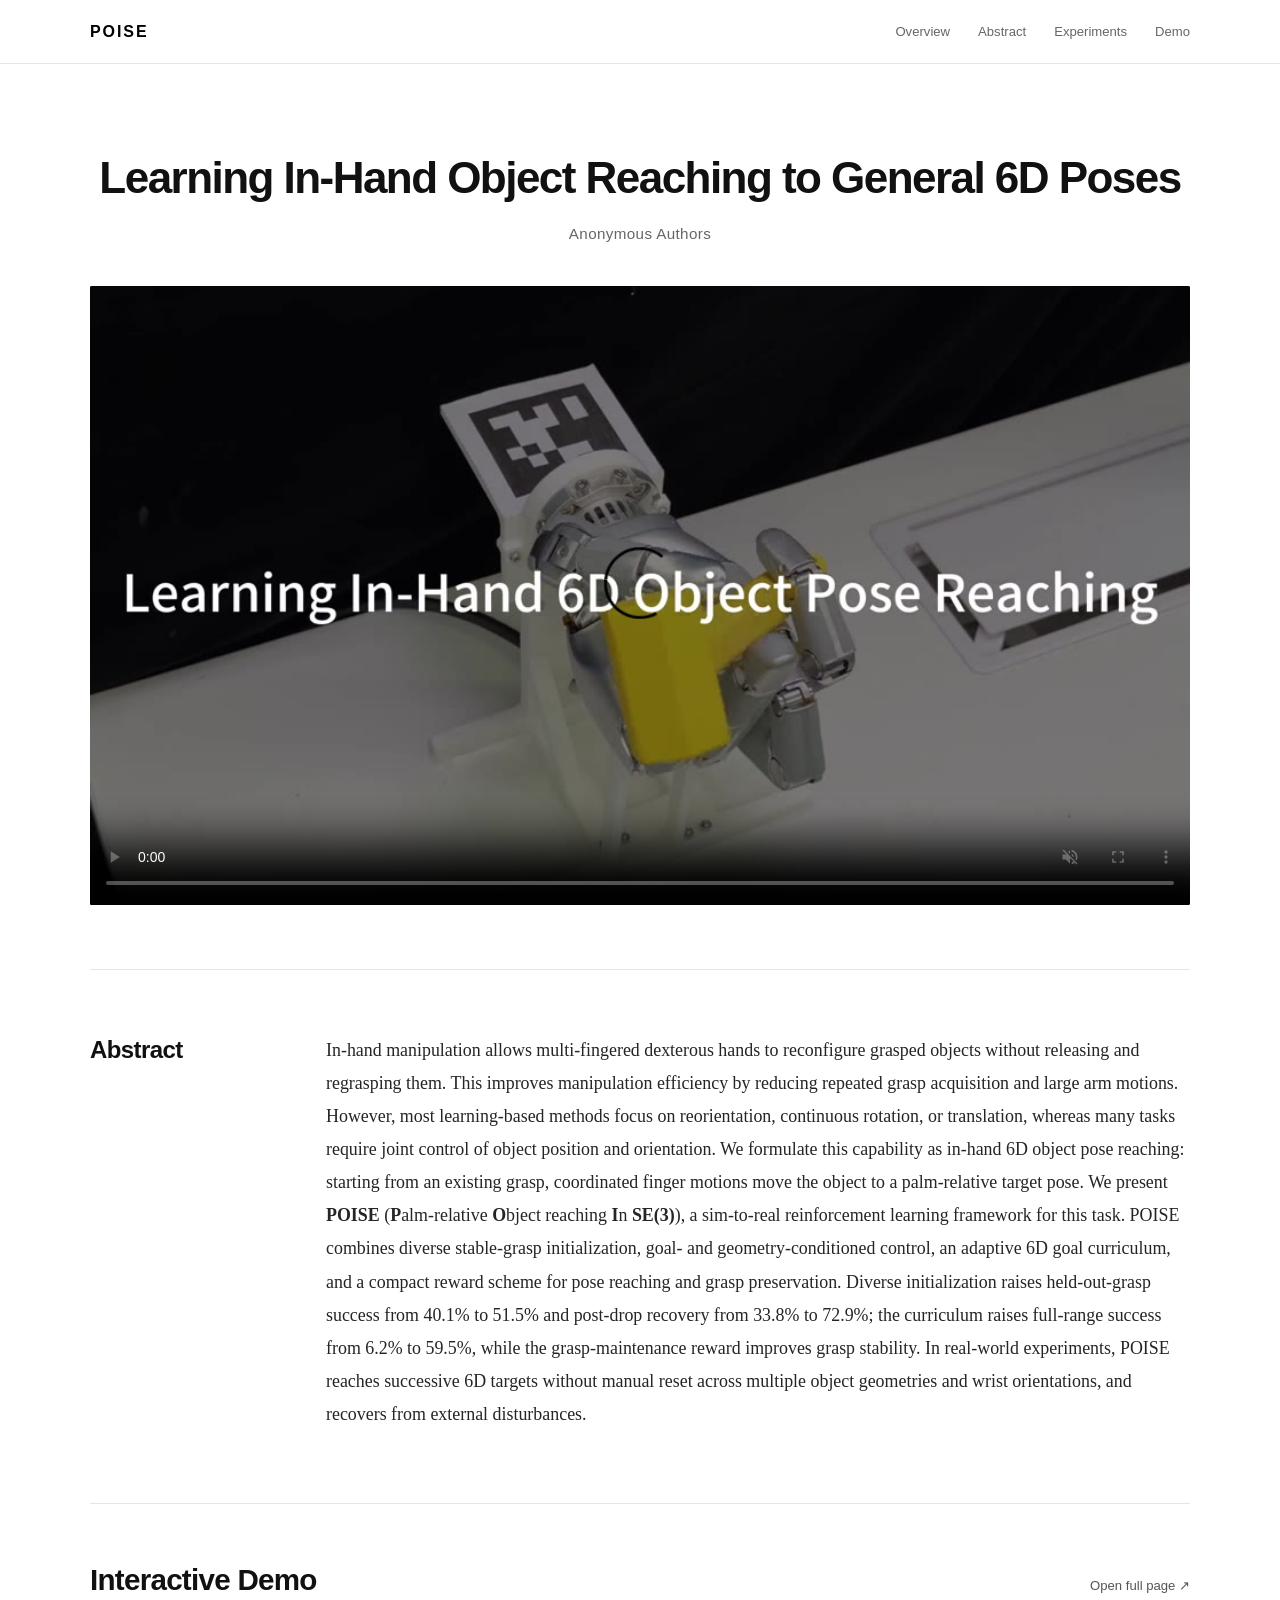
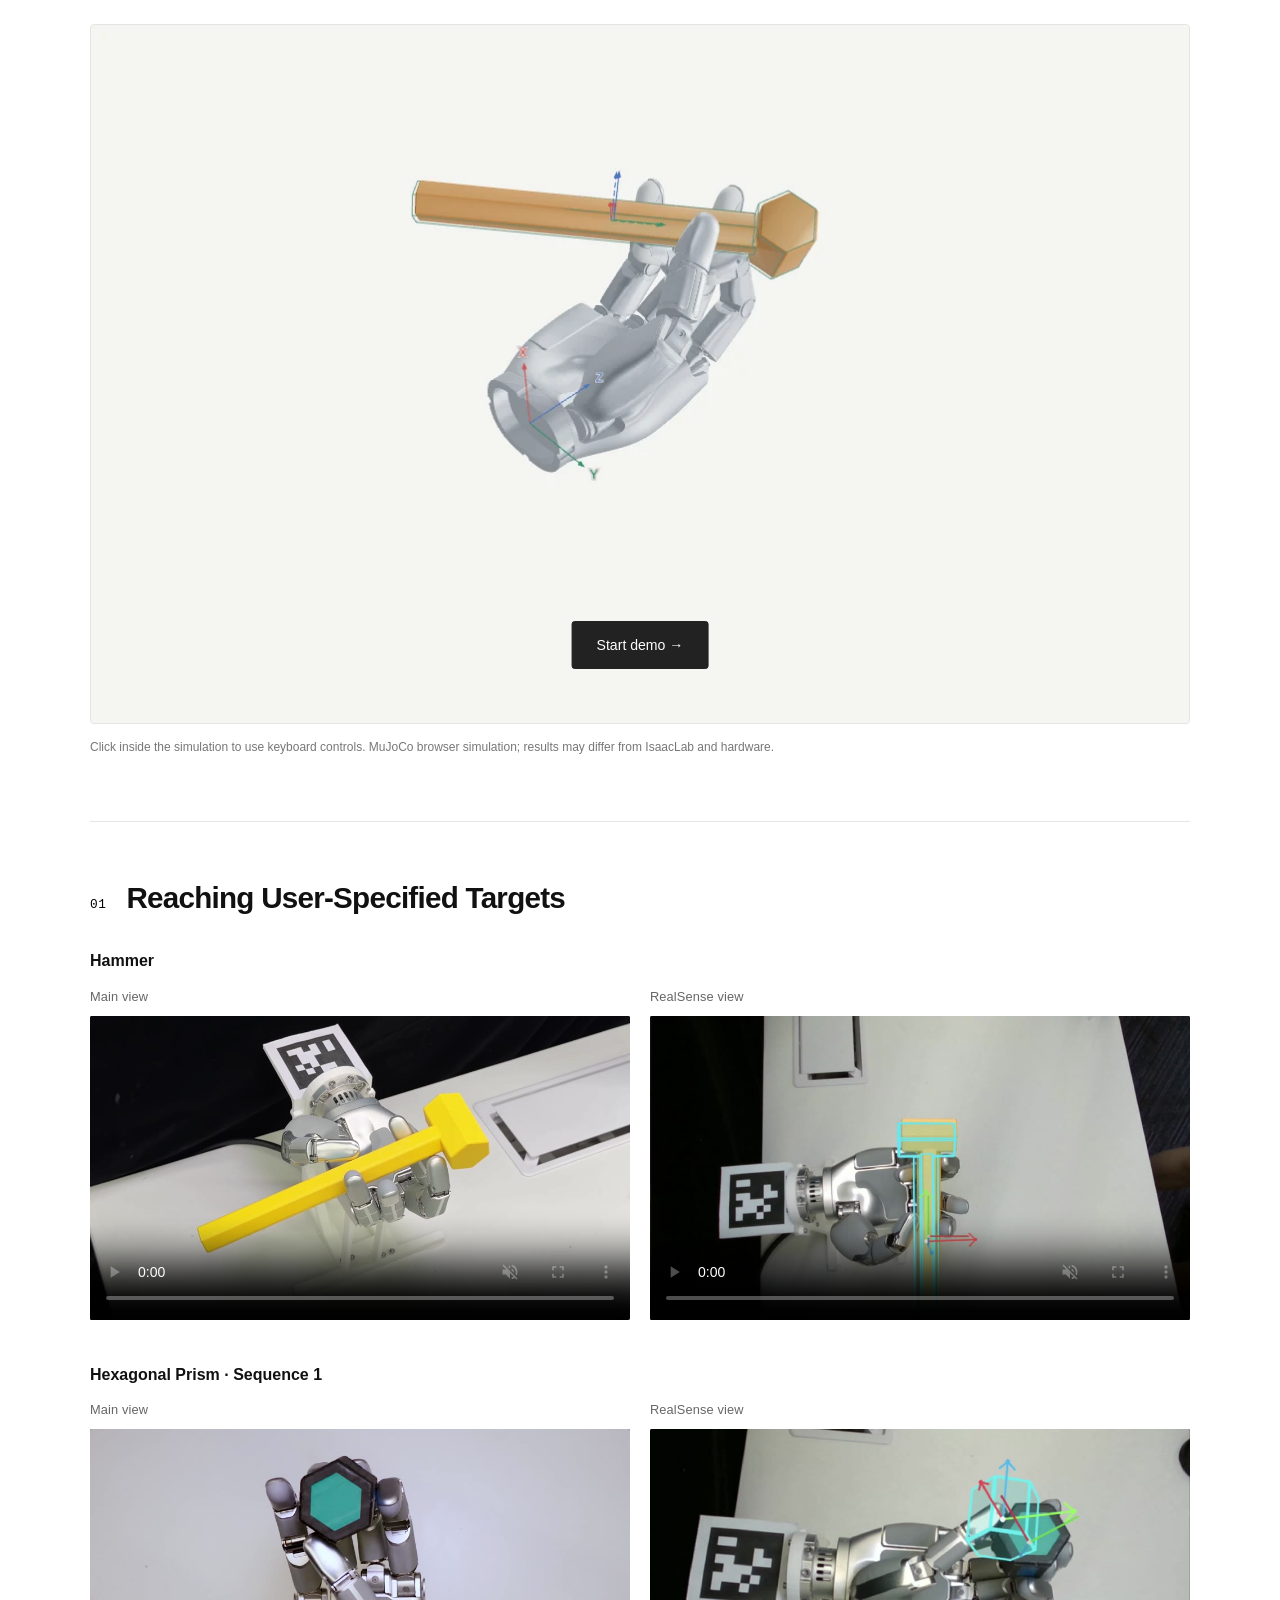
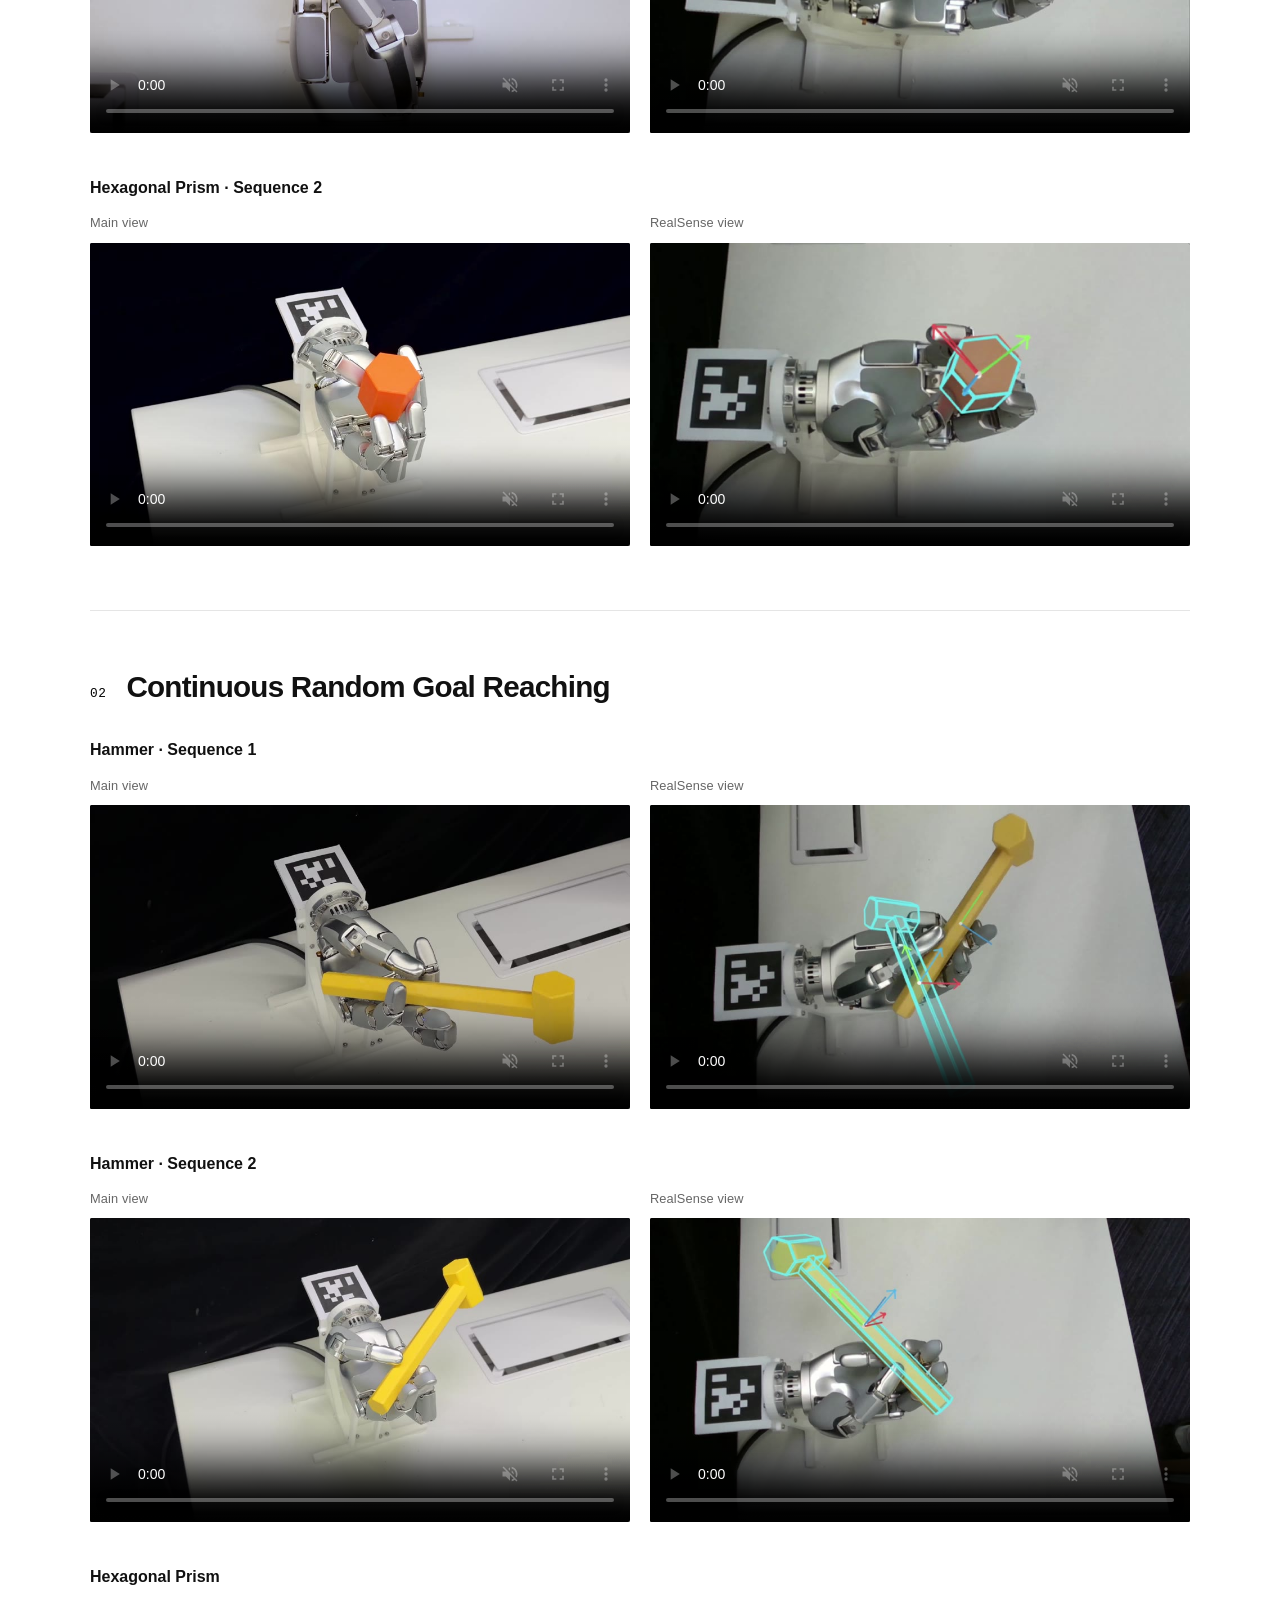
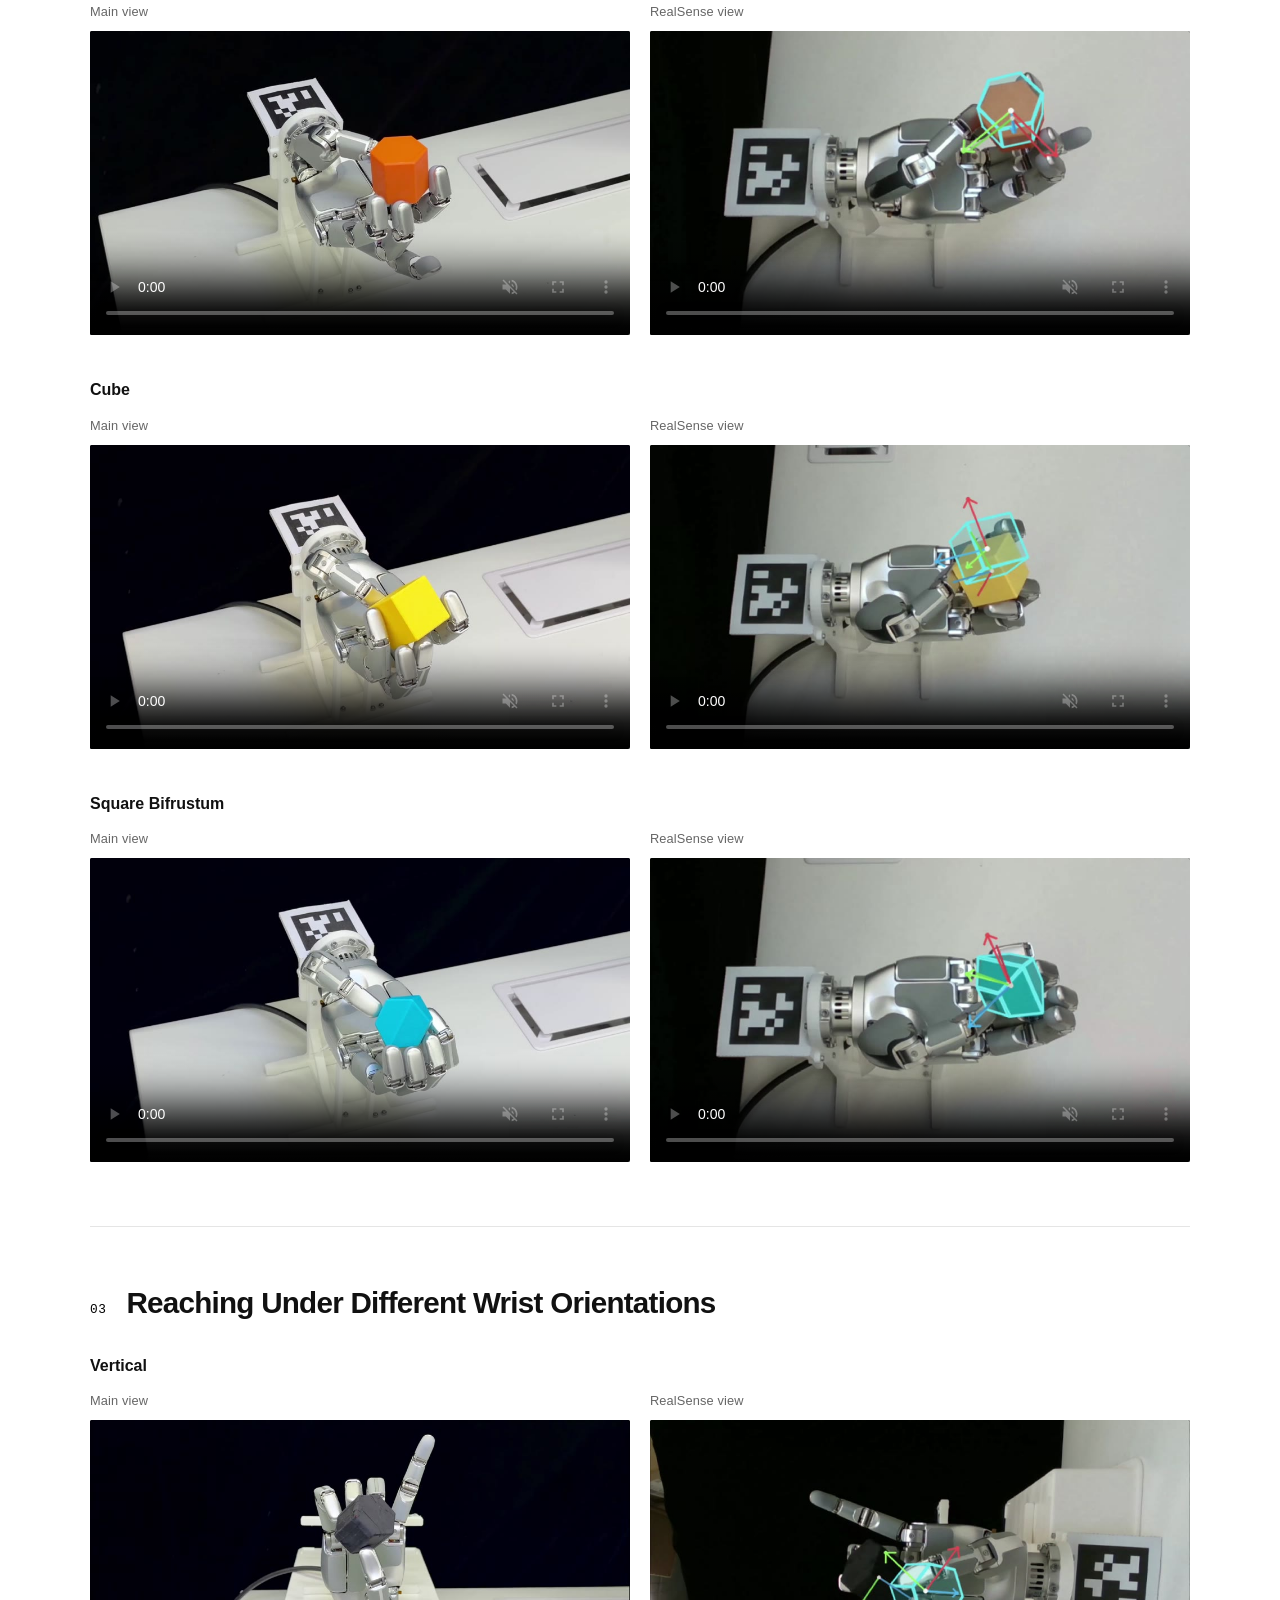
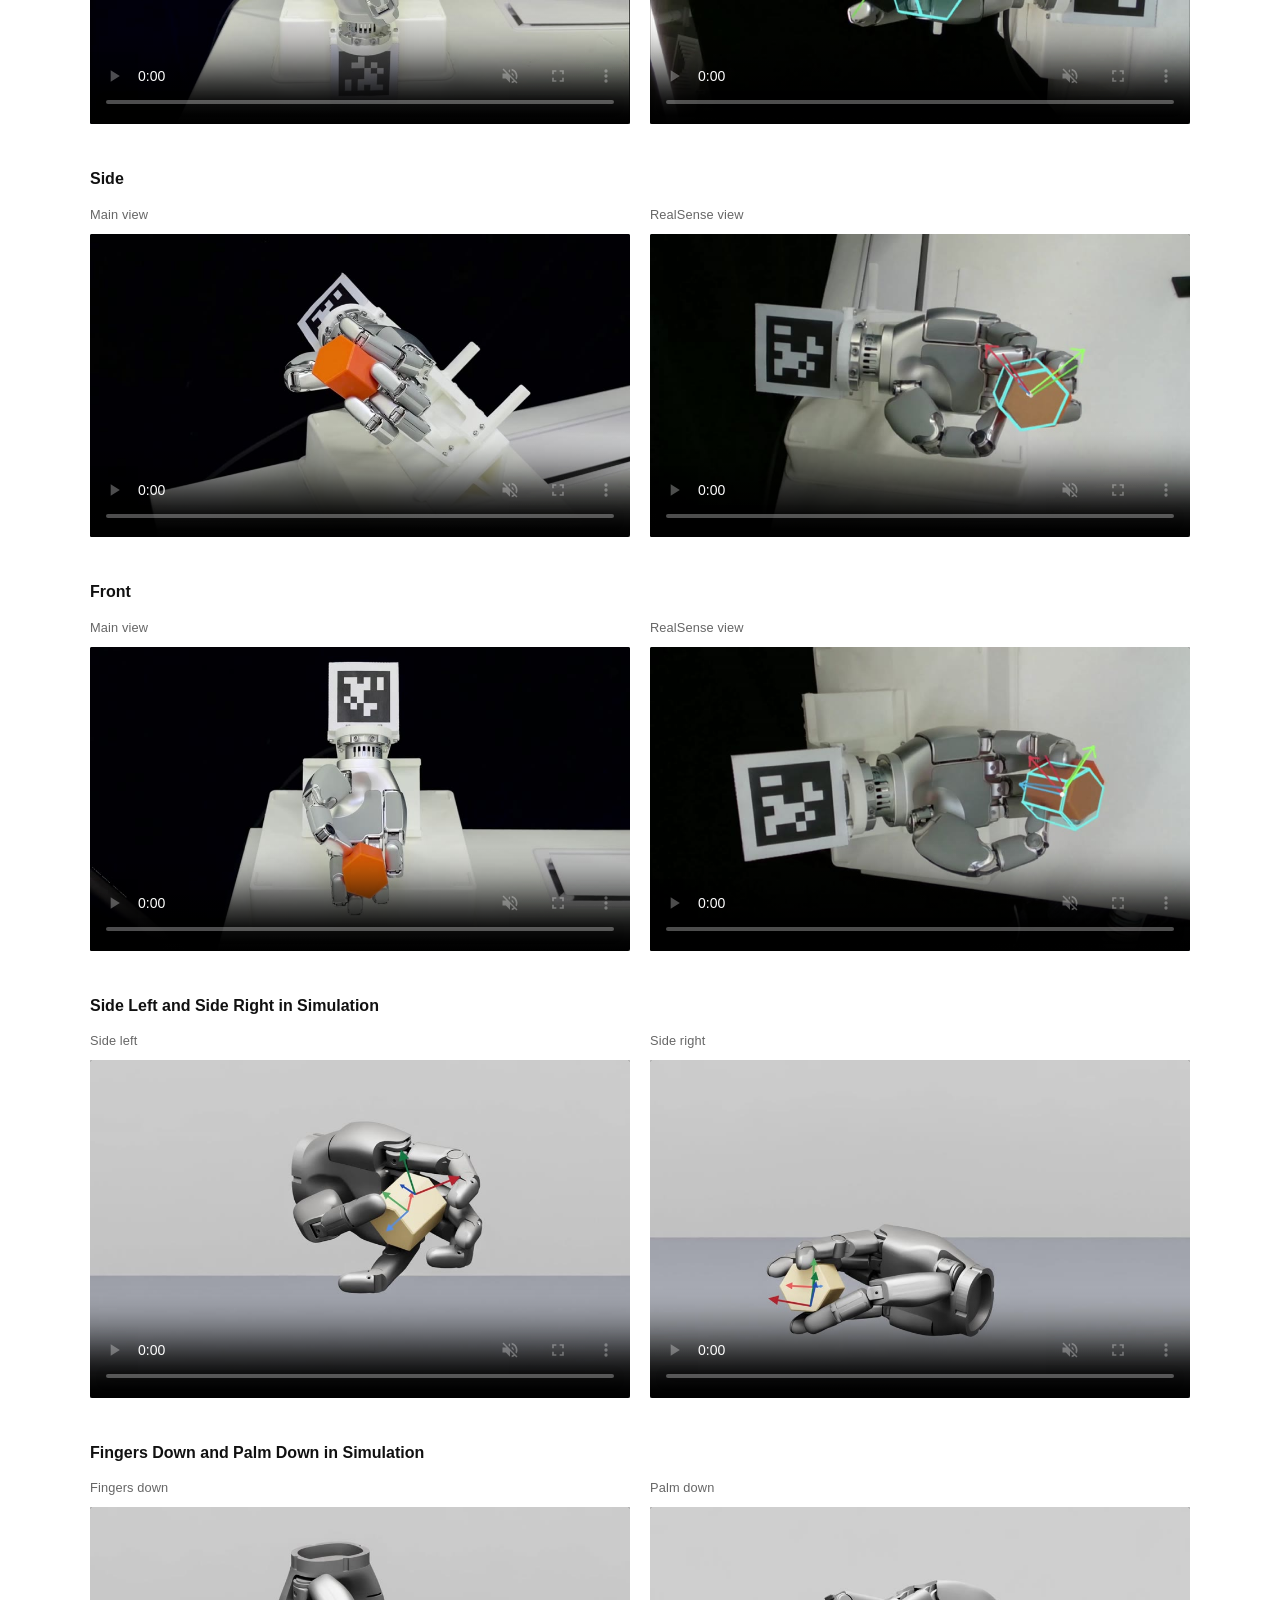
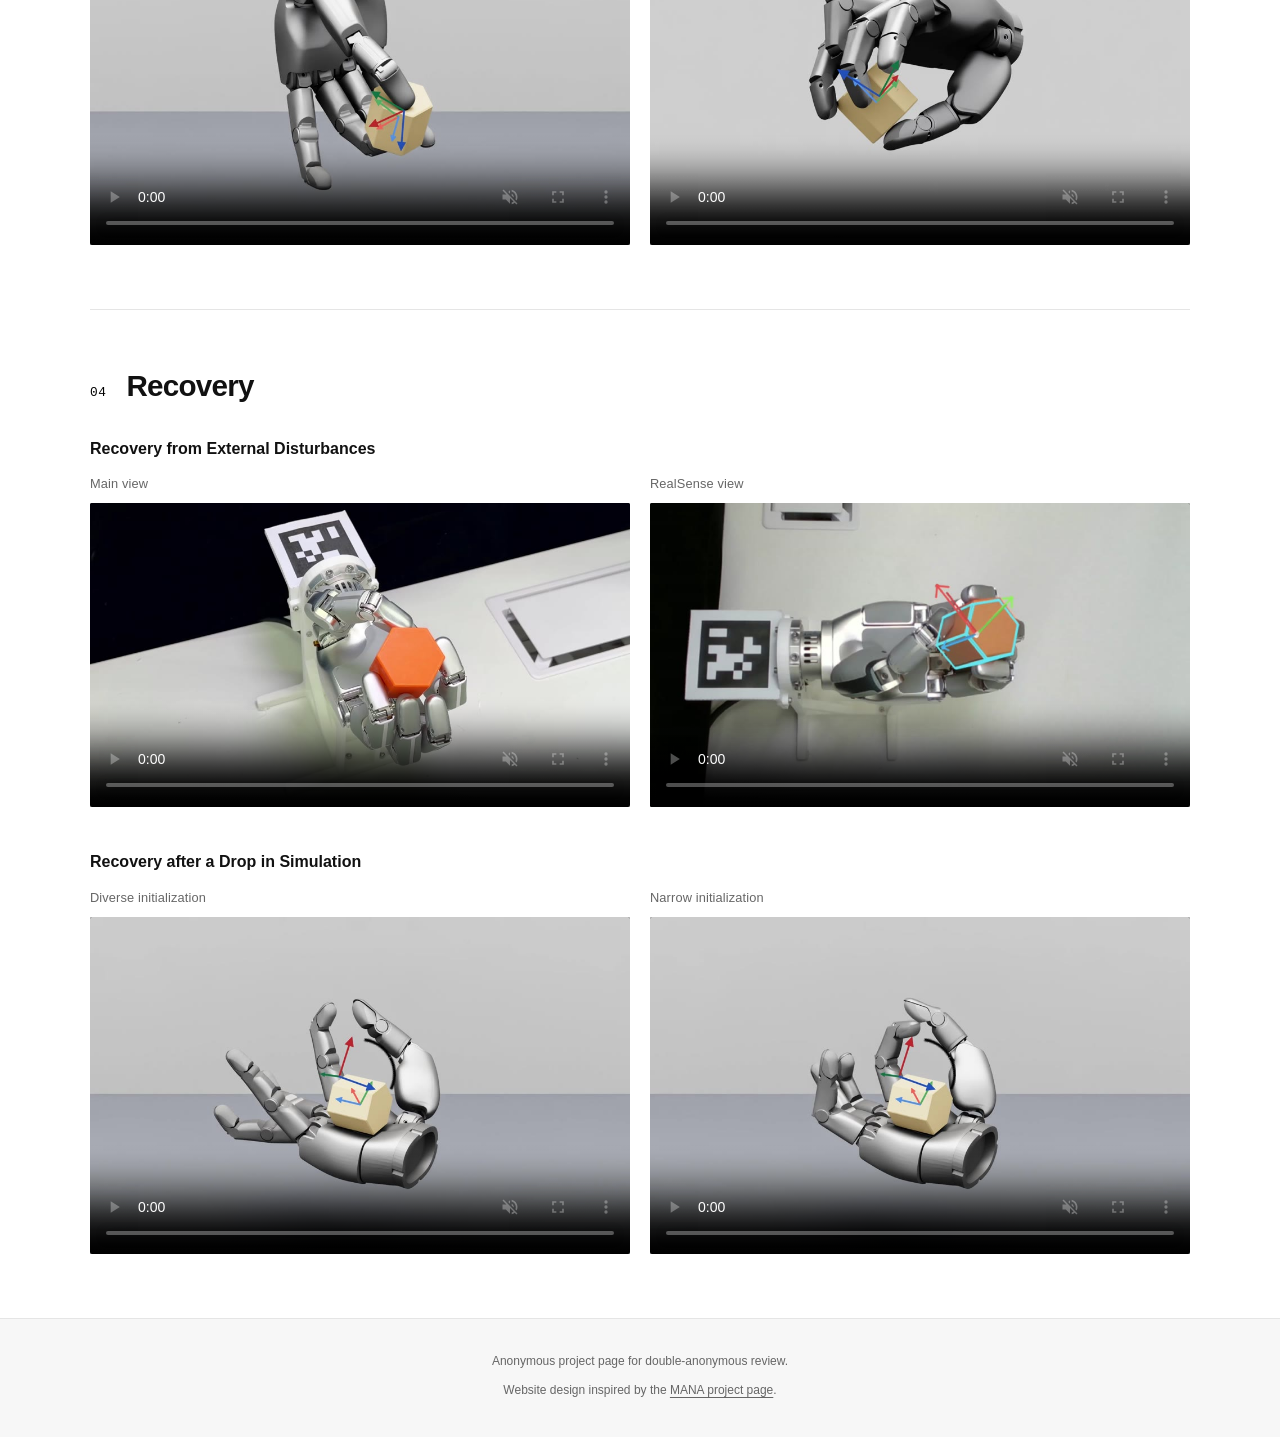
==== commit 30bf6f53: "Update paper title to Learning In-Hand Object Reaching to General 6D Poses" ====
--- a/index.html
+++ b/index.html
@@ -7,9 +7,9 @@
     <meta name="referrer" content="no-referrer">
     <meta
       name="description"
-      content="Anonymous project page for Learning In-Hand 6D Object Pose Reaching."
+      content="Anonymous project page for Learning In-Hand Object Reaching to General 6D Poses."
     >
-    <title>Learning In-Hand 6D Object Pose Reaching</title>
+    <title>Learning In-Hand Object Reaching to General 6D Poses</title>
     <link rel="stylesheet" href="styles.css">
     <link rel="stylesheet" href="demo.css">
     <script src="videos.js" defer></script>
@@ -28,7 +28,7 @@
 
     <main id="top">
       <section class="hero" aria-labelledby="paper-title">
-        <h1 id="paper-title">Learning In-Hand 6D Object Pose Reaching</h1>
+        <h1 id="paper-title">Learning In-Hand Object Reaching to General 6D Poses</h1>
         <p class="authors">Anonymous Authors</p>
         <div id="overview" class="overview-video">
           <video controls muted playsinline preload="none" poster="assets/posters/overview.jpg"
--- a/styles.css
+++ b/styles.css
@@ -83,7 +83,7 @@
 h1 {
   max-width: 100%;
   margin: 0 auto;
-  font-size: clamp(1.9rem, 4vw, 2.9rem);
+  font-size: clamp(1.75rem, 3.8vw, 2.75rem);
   font-weight: 600;
   line-height: 1.2;
   letter-spacing: -0.035em;
@@ -298,6 +298,7 @@
 
 @media (max-width: 767px) {
   h1 {
+    font-size: 1.9rem;
     white-space: normal;
     text-wrap: balance;
   }
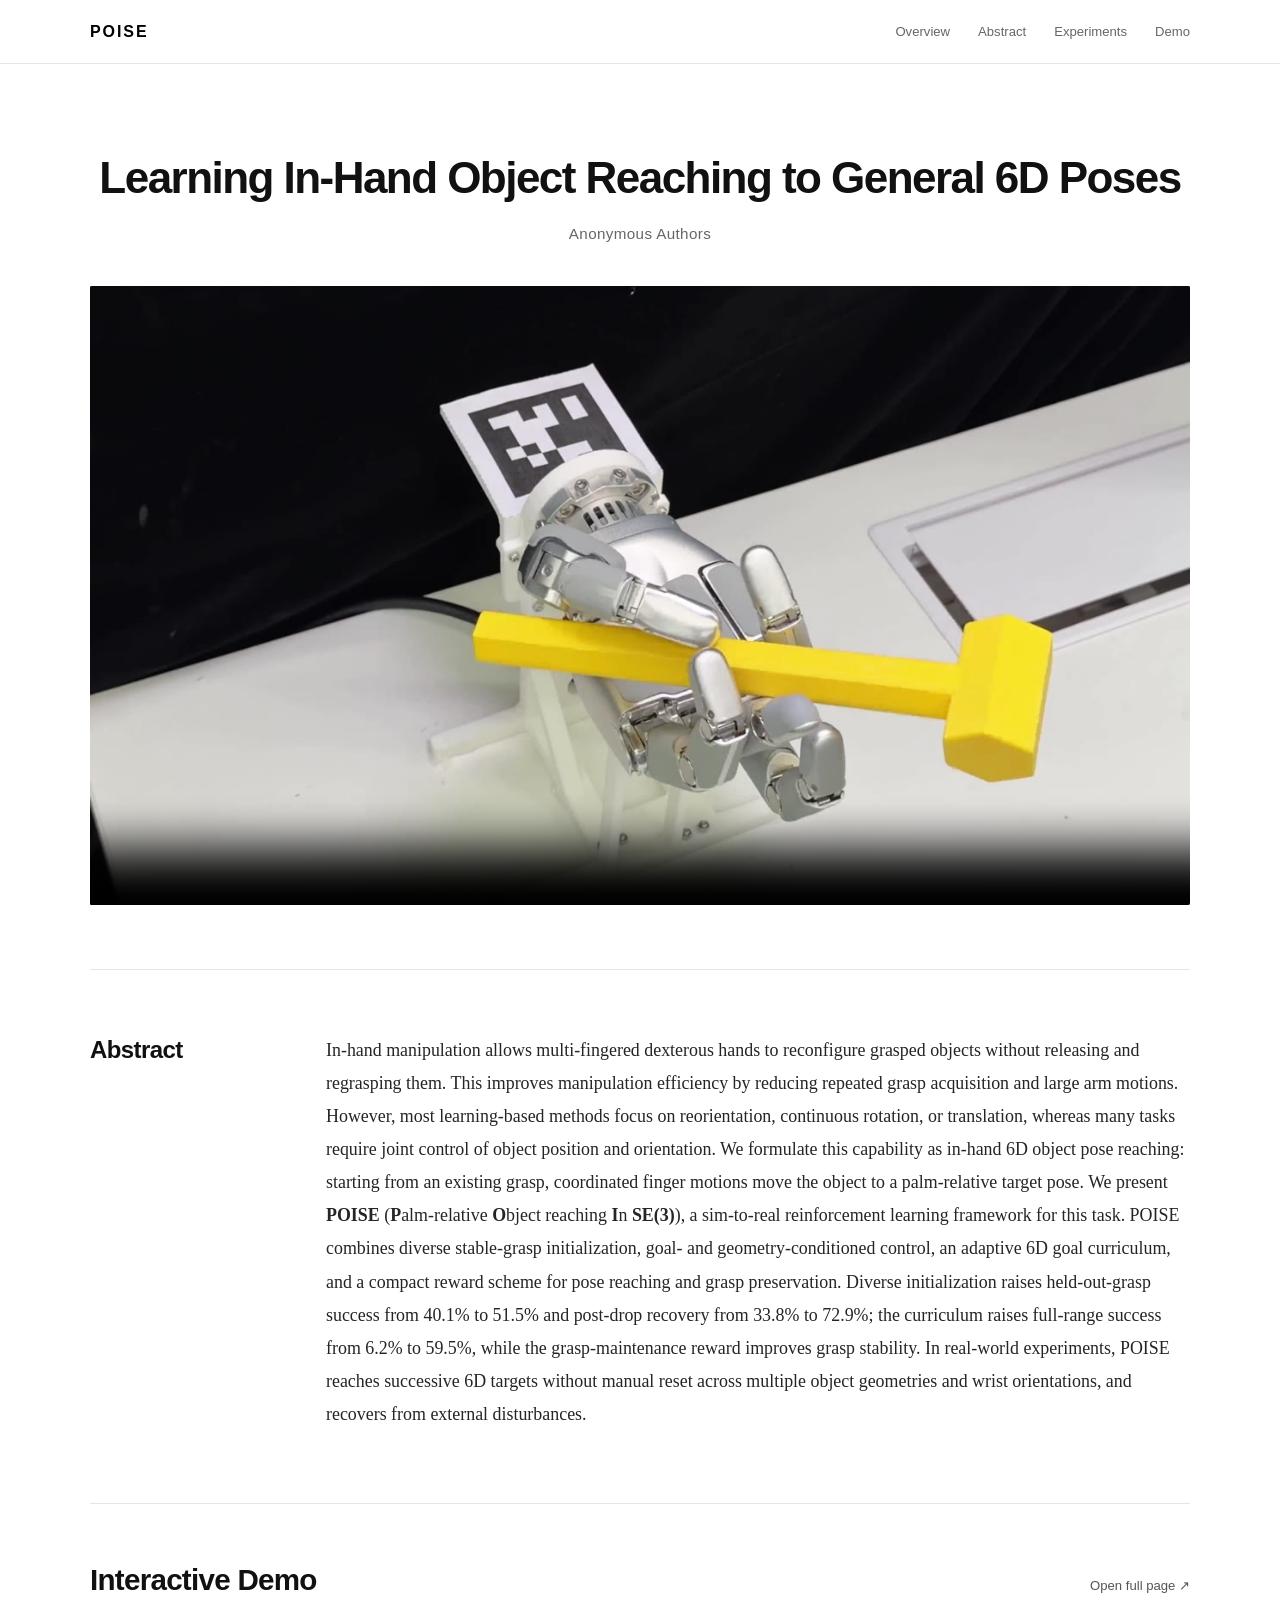
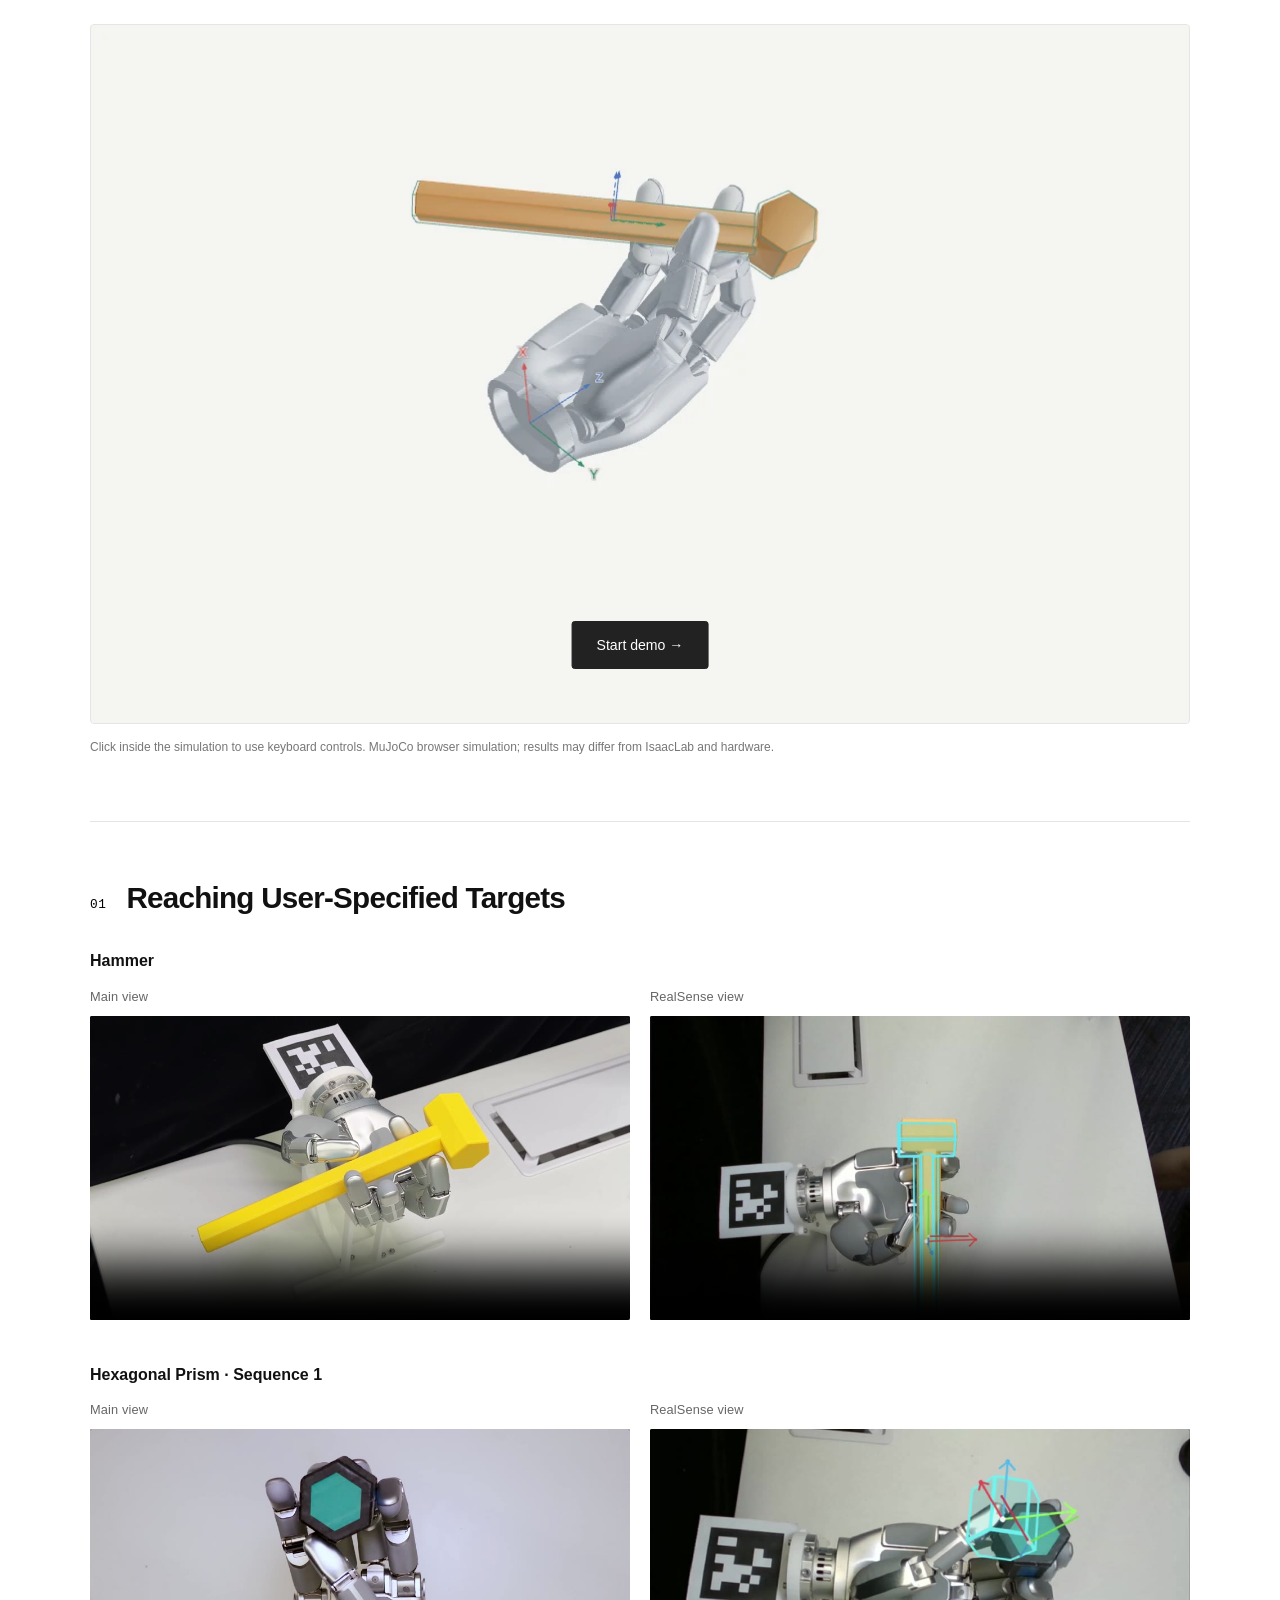
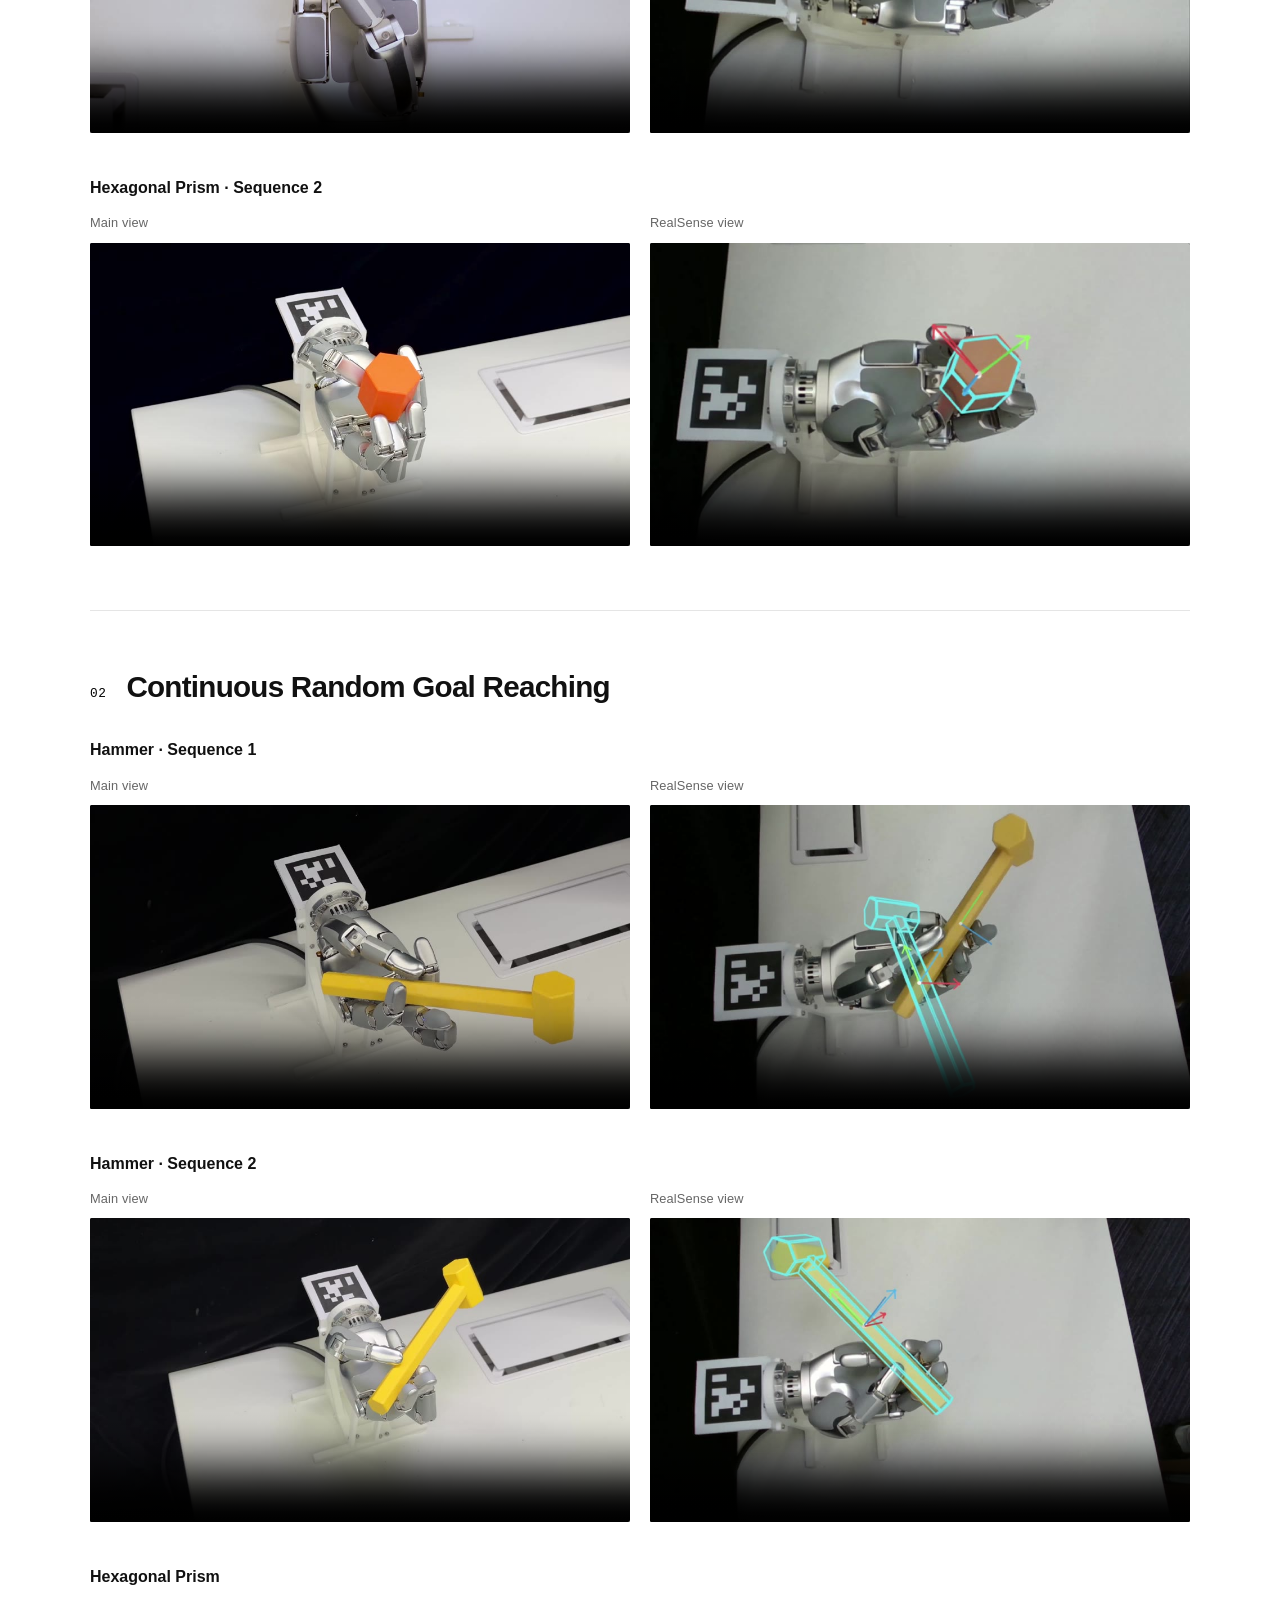
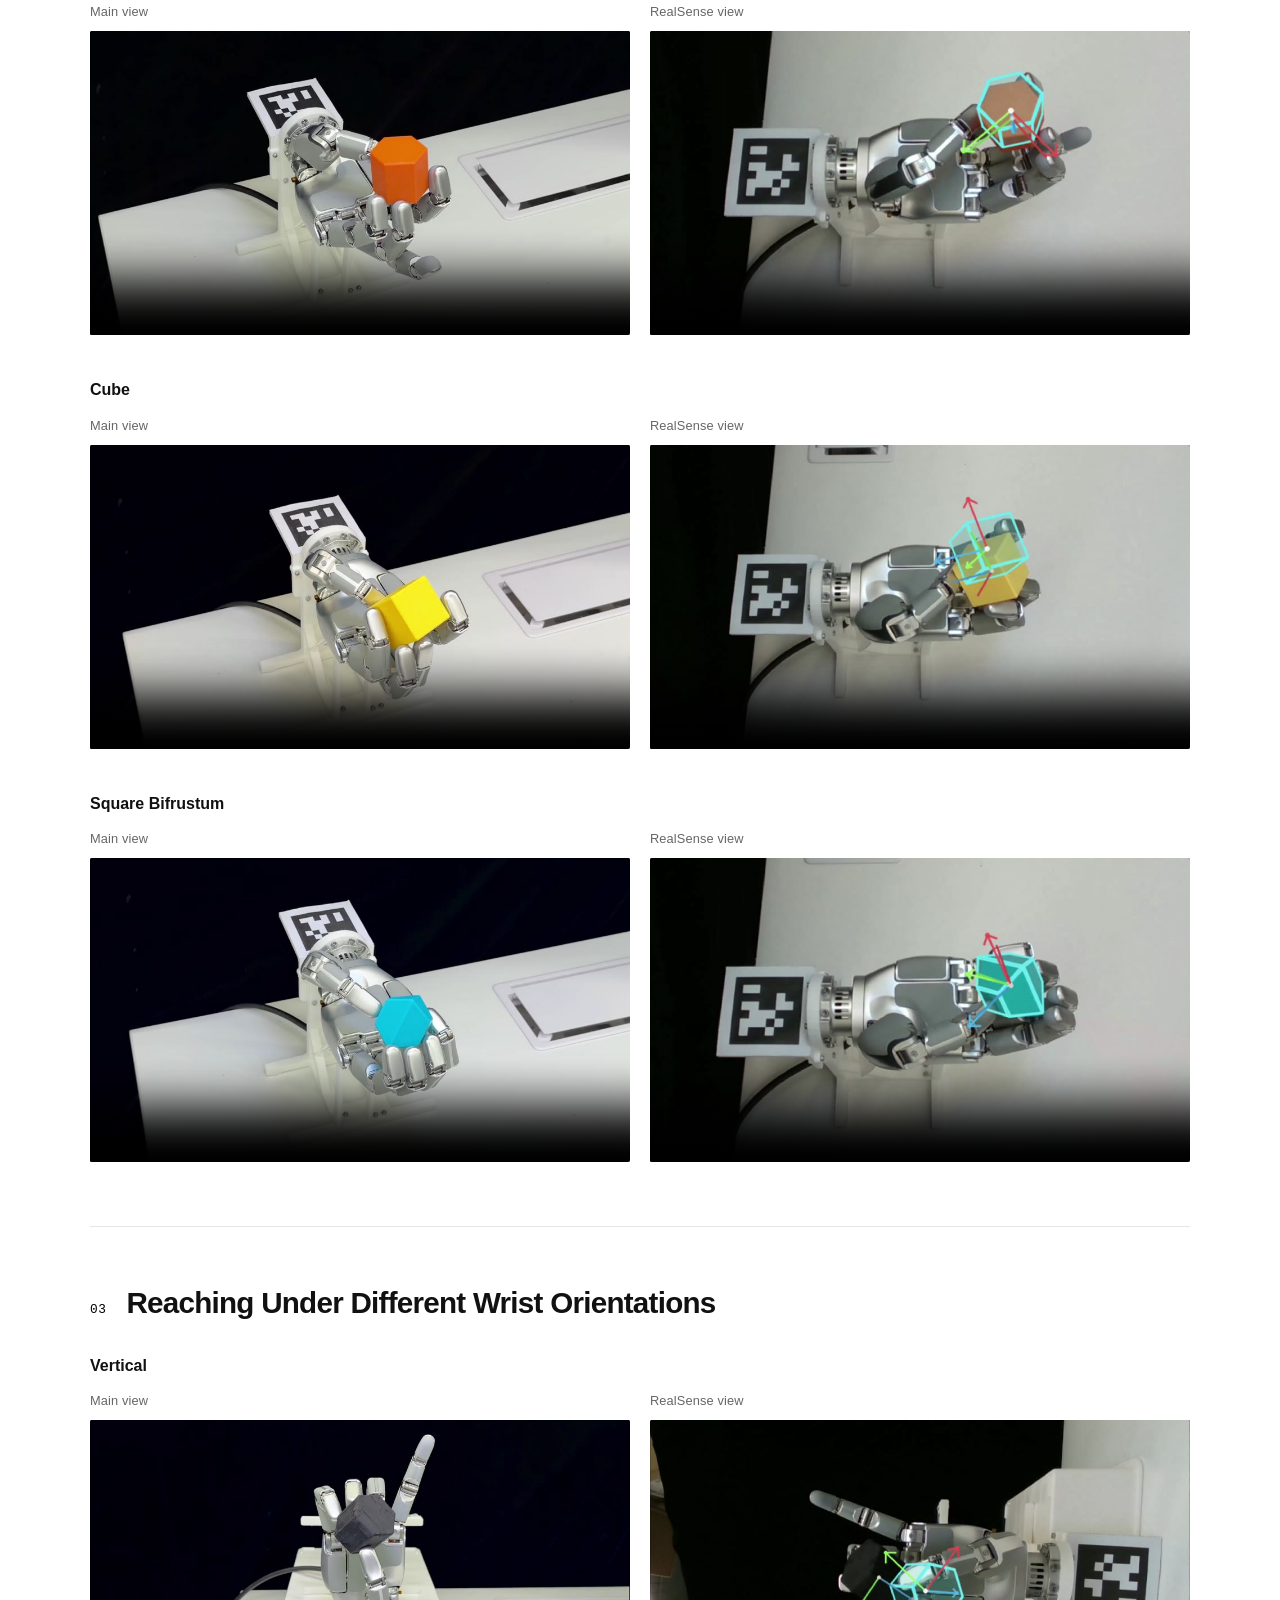
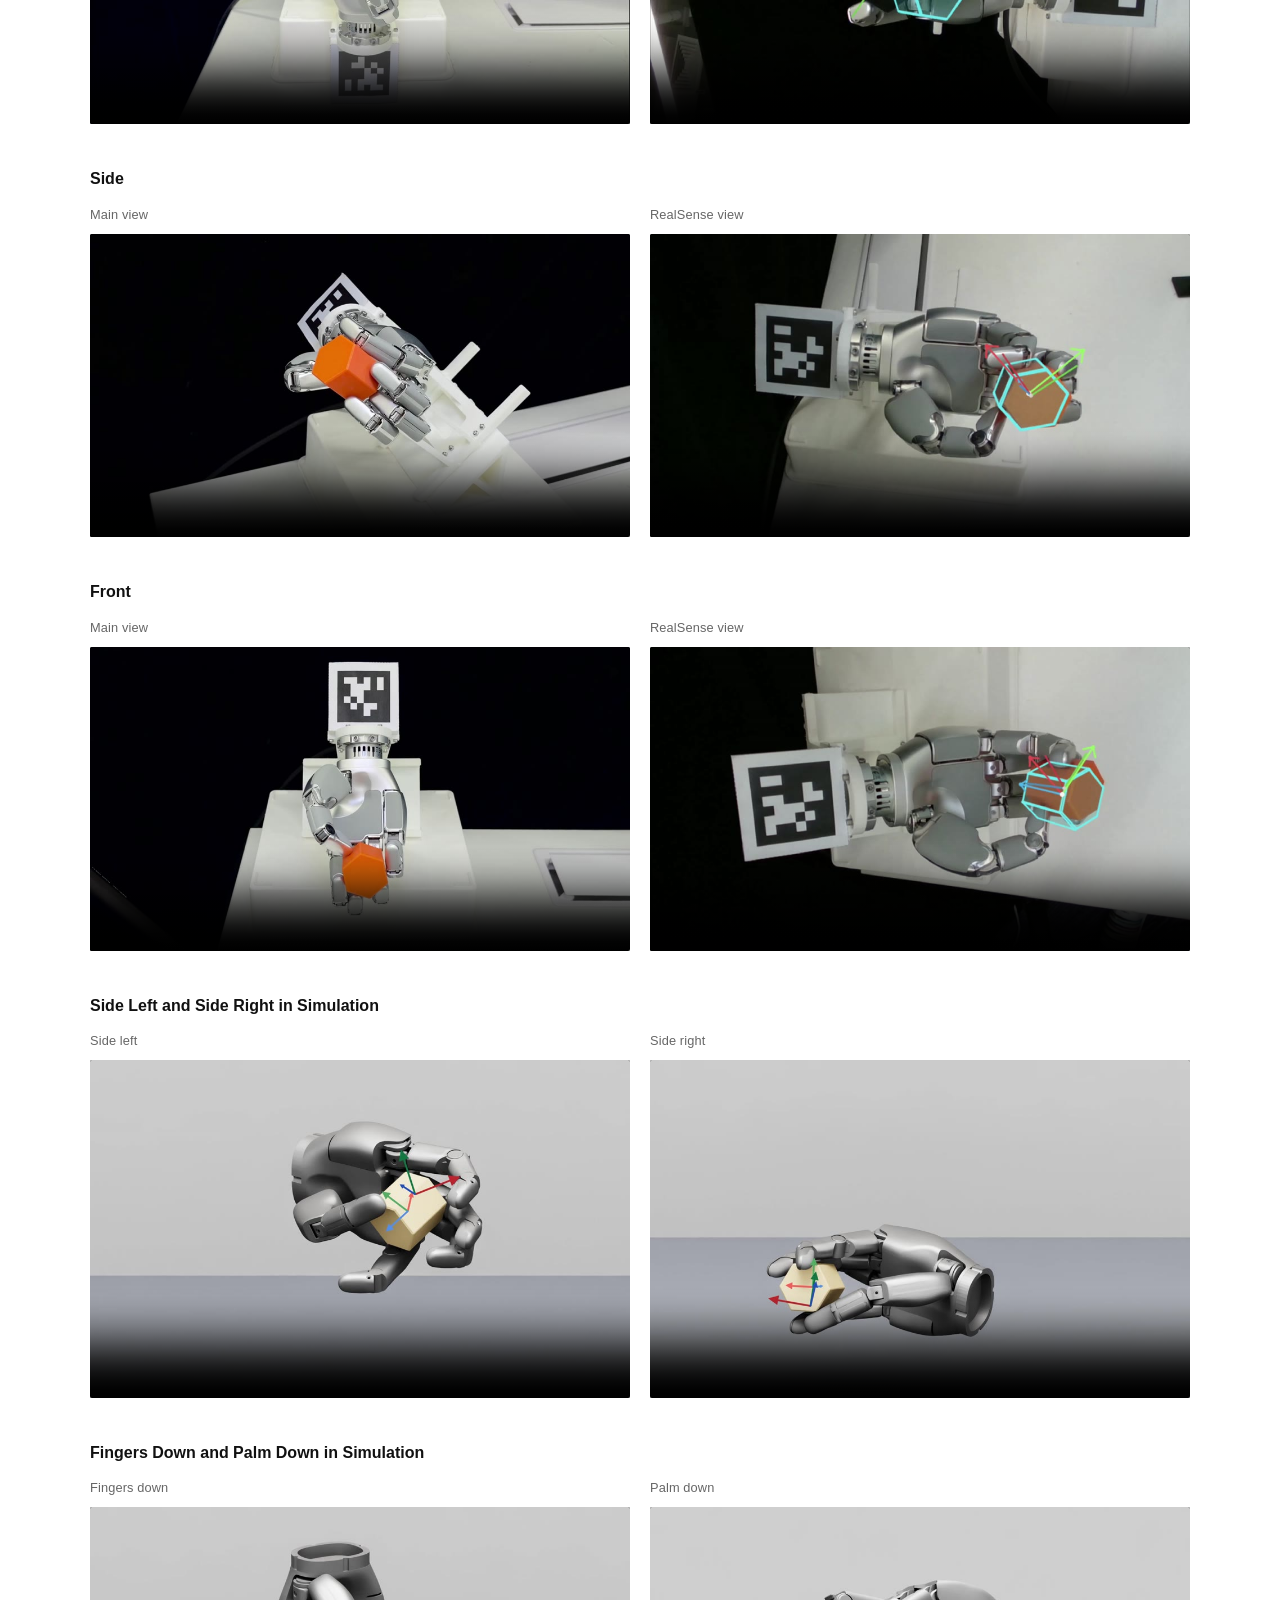
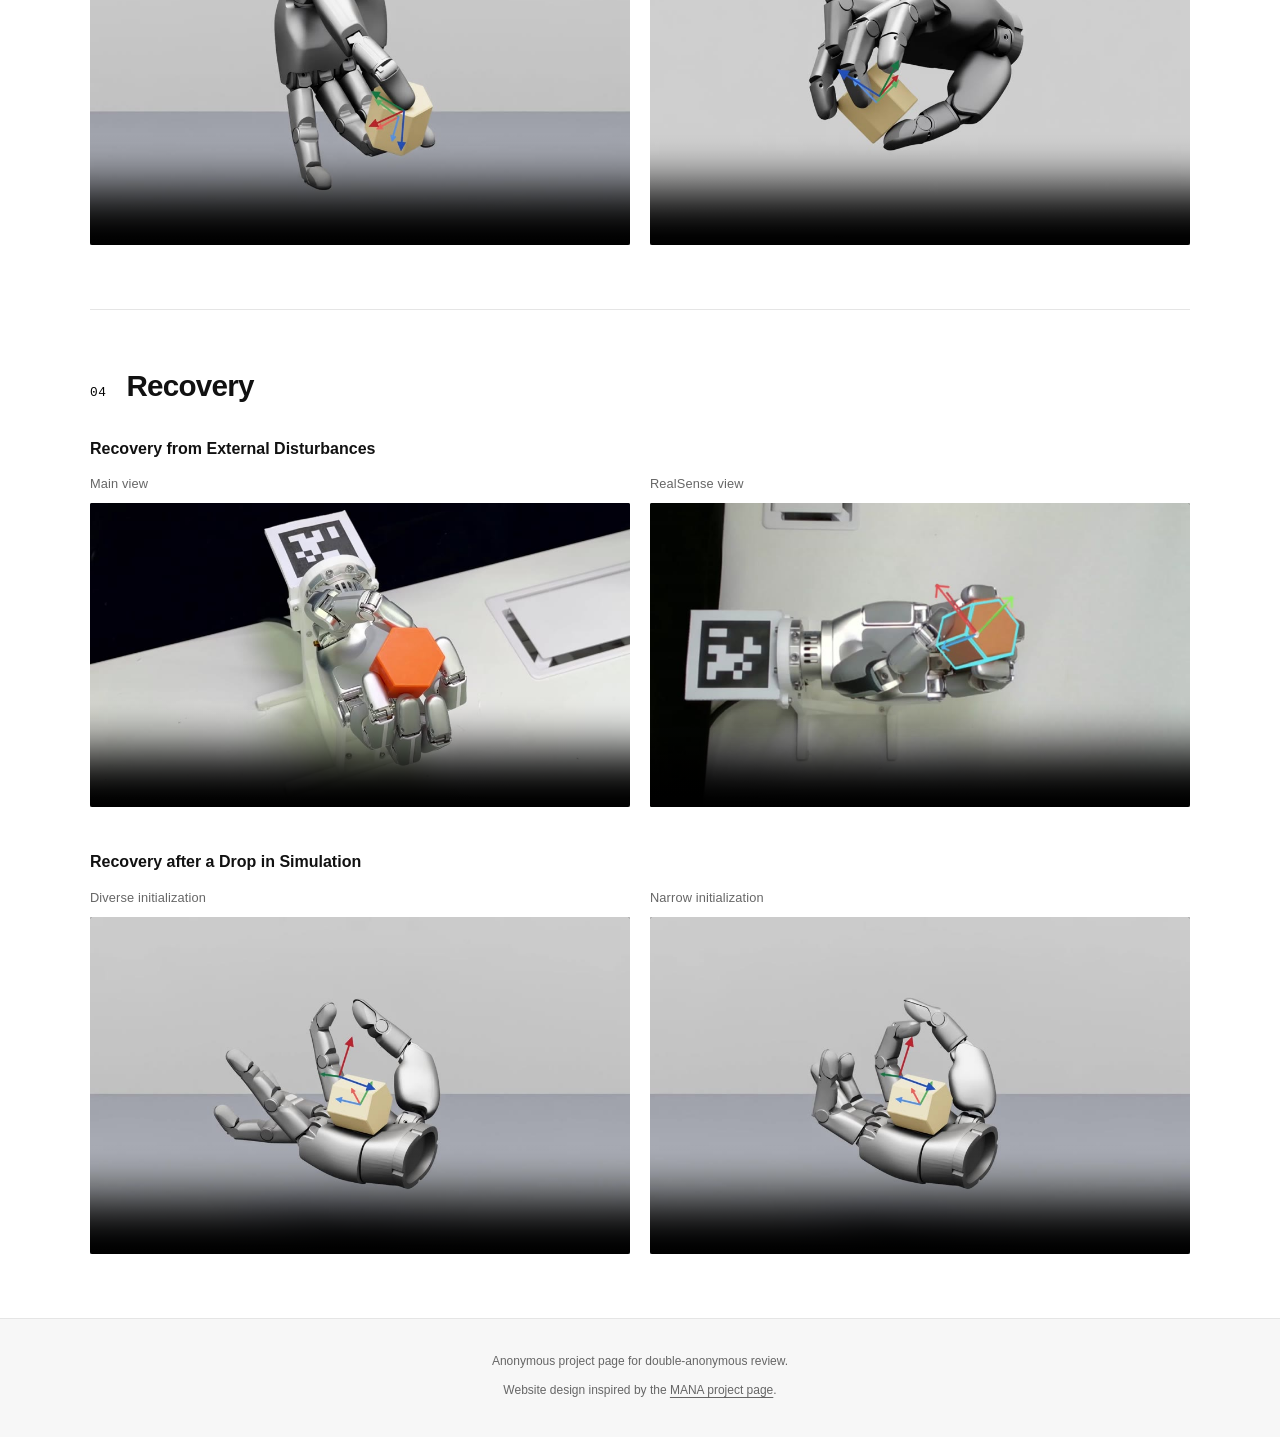
==== commit 6fc70c03: "Replace overview video and refresh its poster" ====
--- a/index.html
+++ b/index.html
@@ -31,10 +31,10 @@
         <h1 id="paper-title">Learning In-Hand Object Reaching to General 6D Poses</h1>
         <p class="authors">Anonymous Authors</p>
         <div id="overview" class="overview-video">
-          <video controls muted playsinline preload="none" poster="assets/posters/overview.jpg"
+          <video controls muted playsinline preload="none" poster="assets/posters/overview.jpg?v=52135db3"
             aria-label="POISE overview video">
-            <source src="assets/videos/overview.mp4" type="video/mp4">
-            <a href="assets/videos/overview.mp4">Download the overview video</a>.
+            <source src="assets/videos/overview.mp4?v=52135db3" type="video/mp4">
+            <a href="assets/videos/overview.mp4?v=52135db3">Download the overview video</a>.
           </video>
         </div>
       </section>
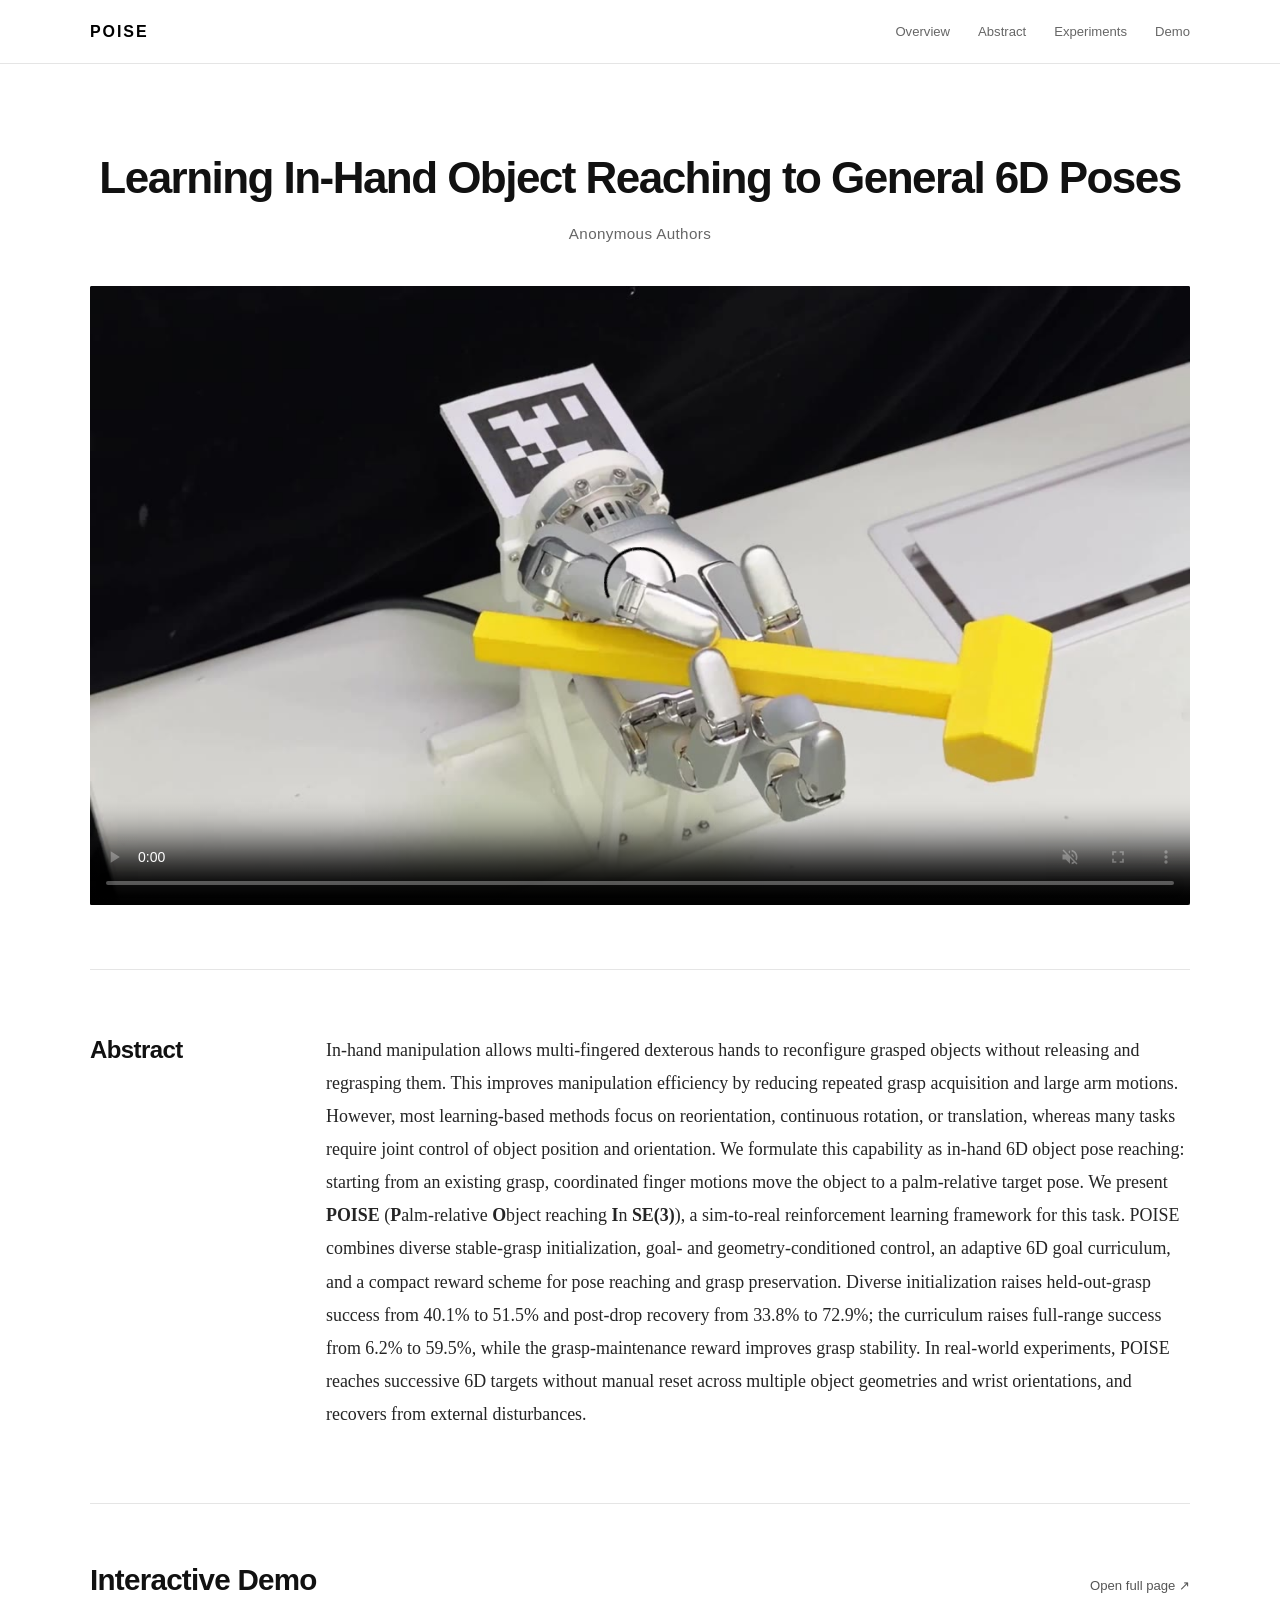
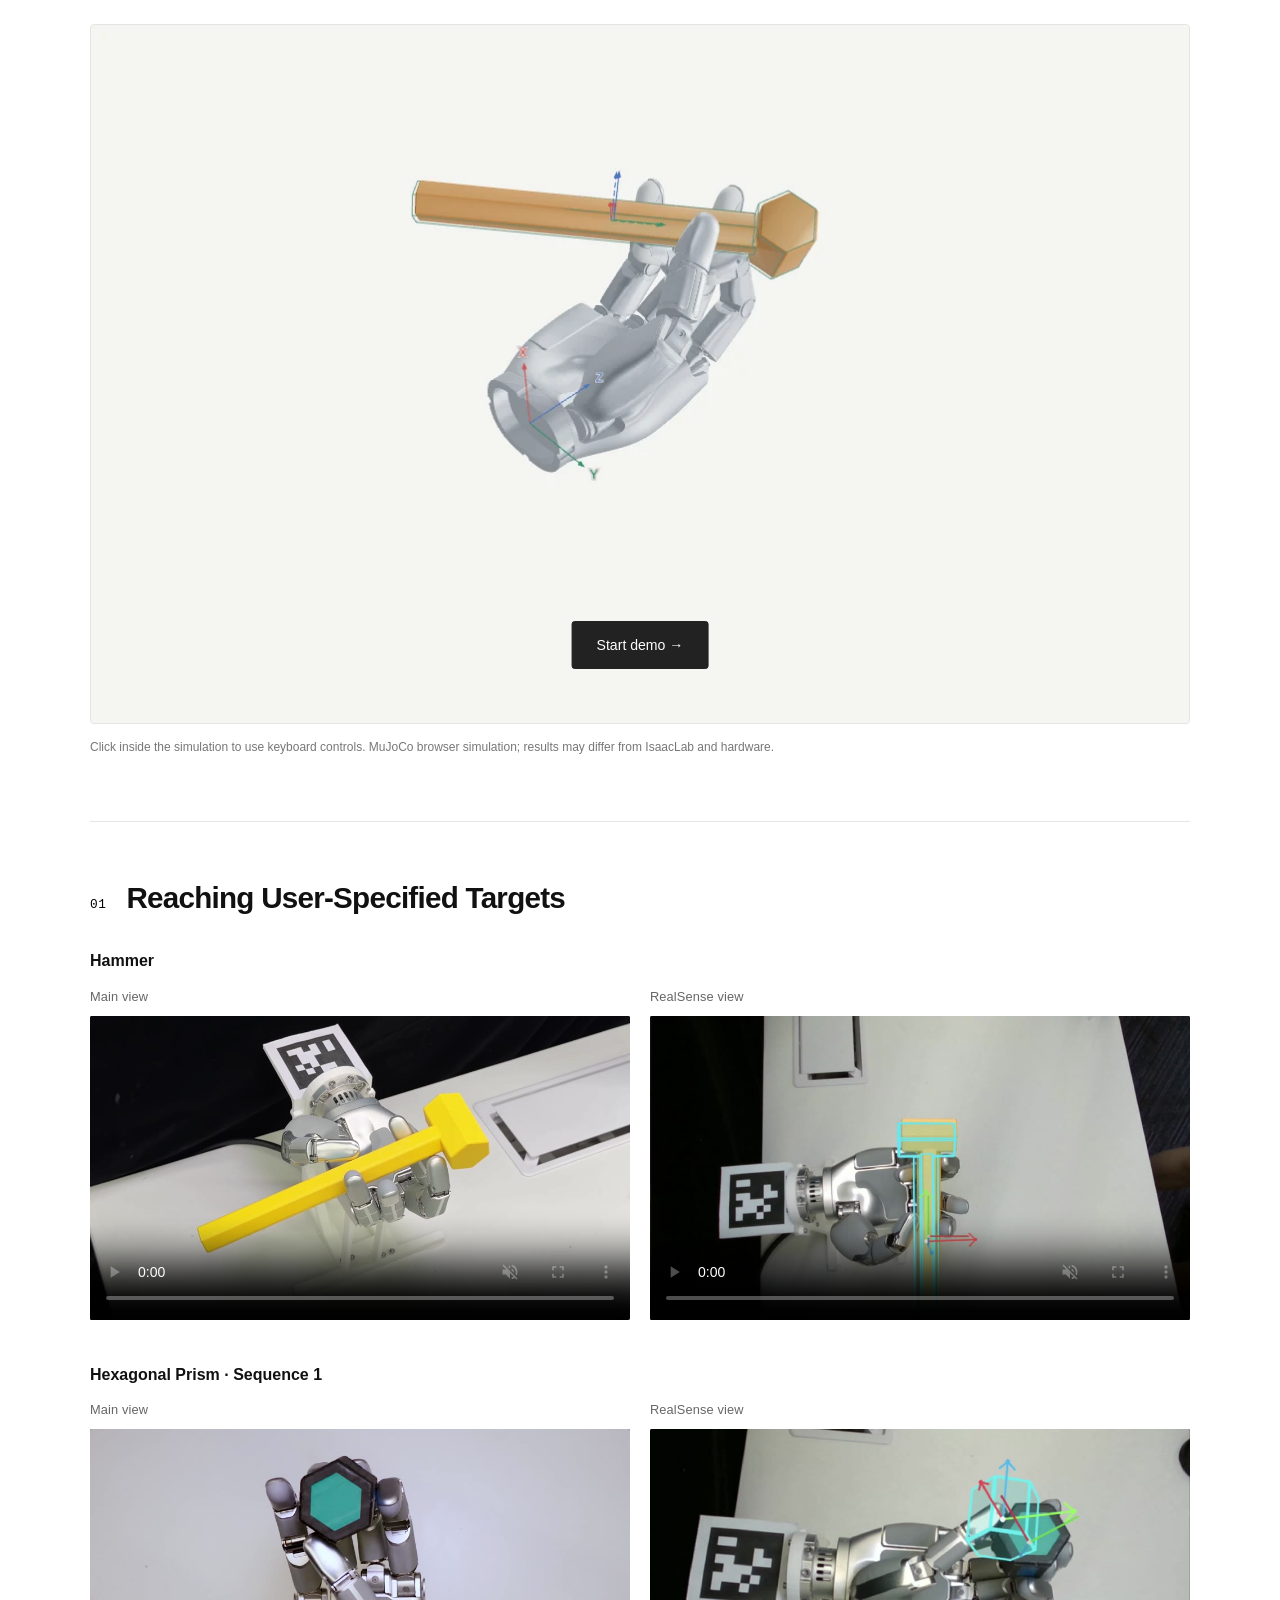
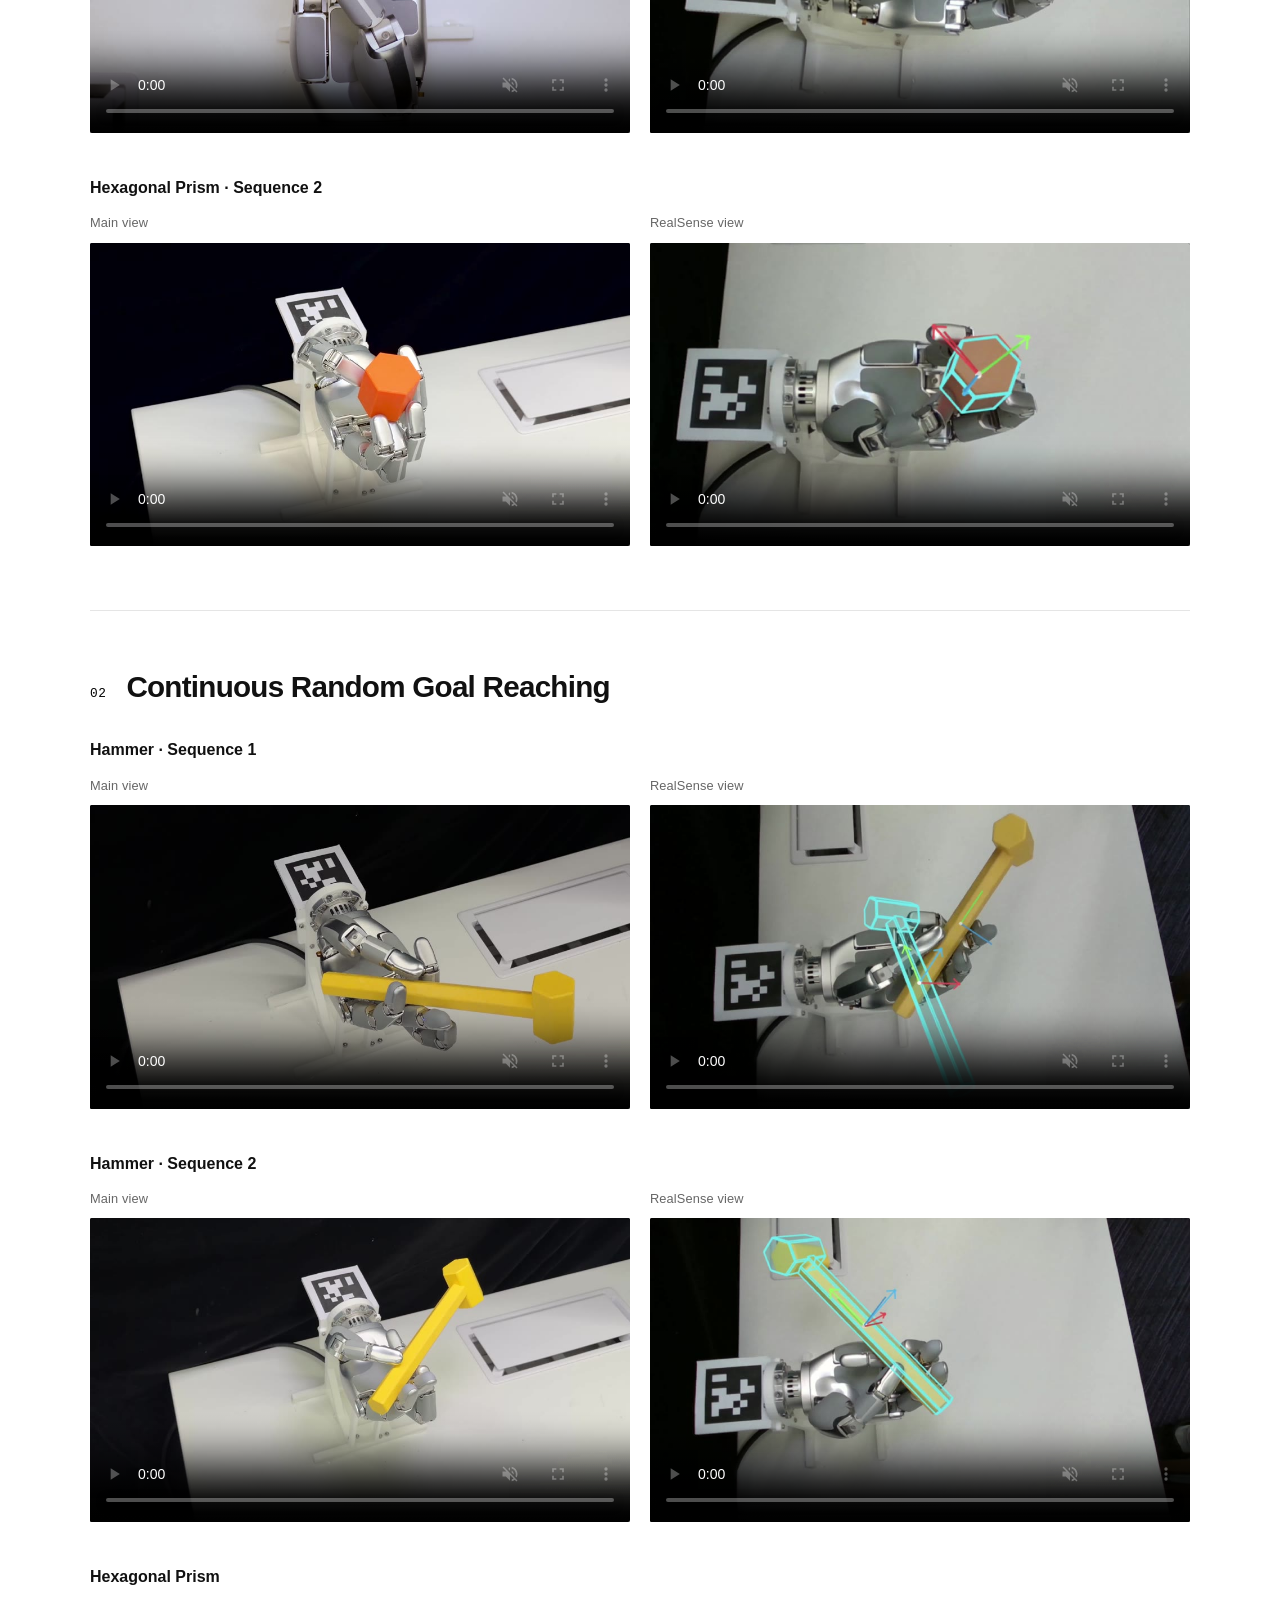
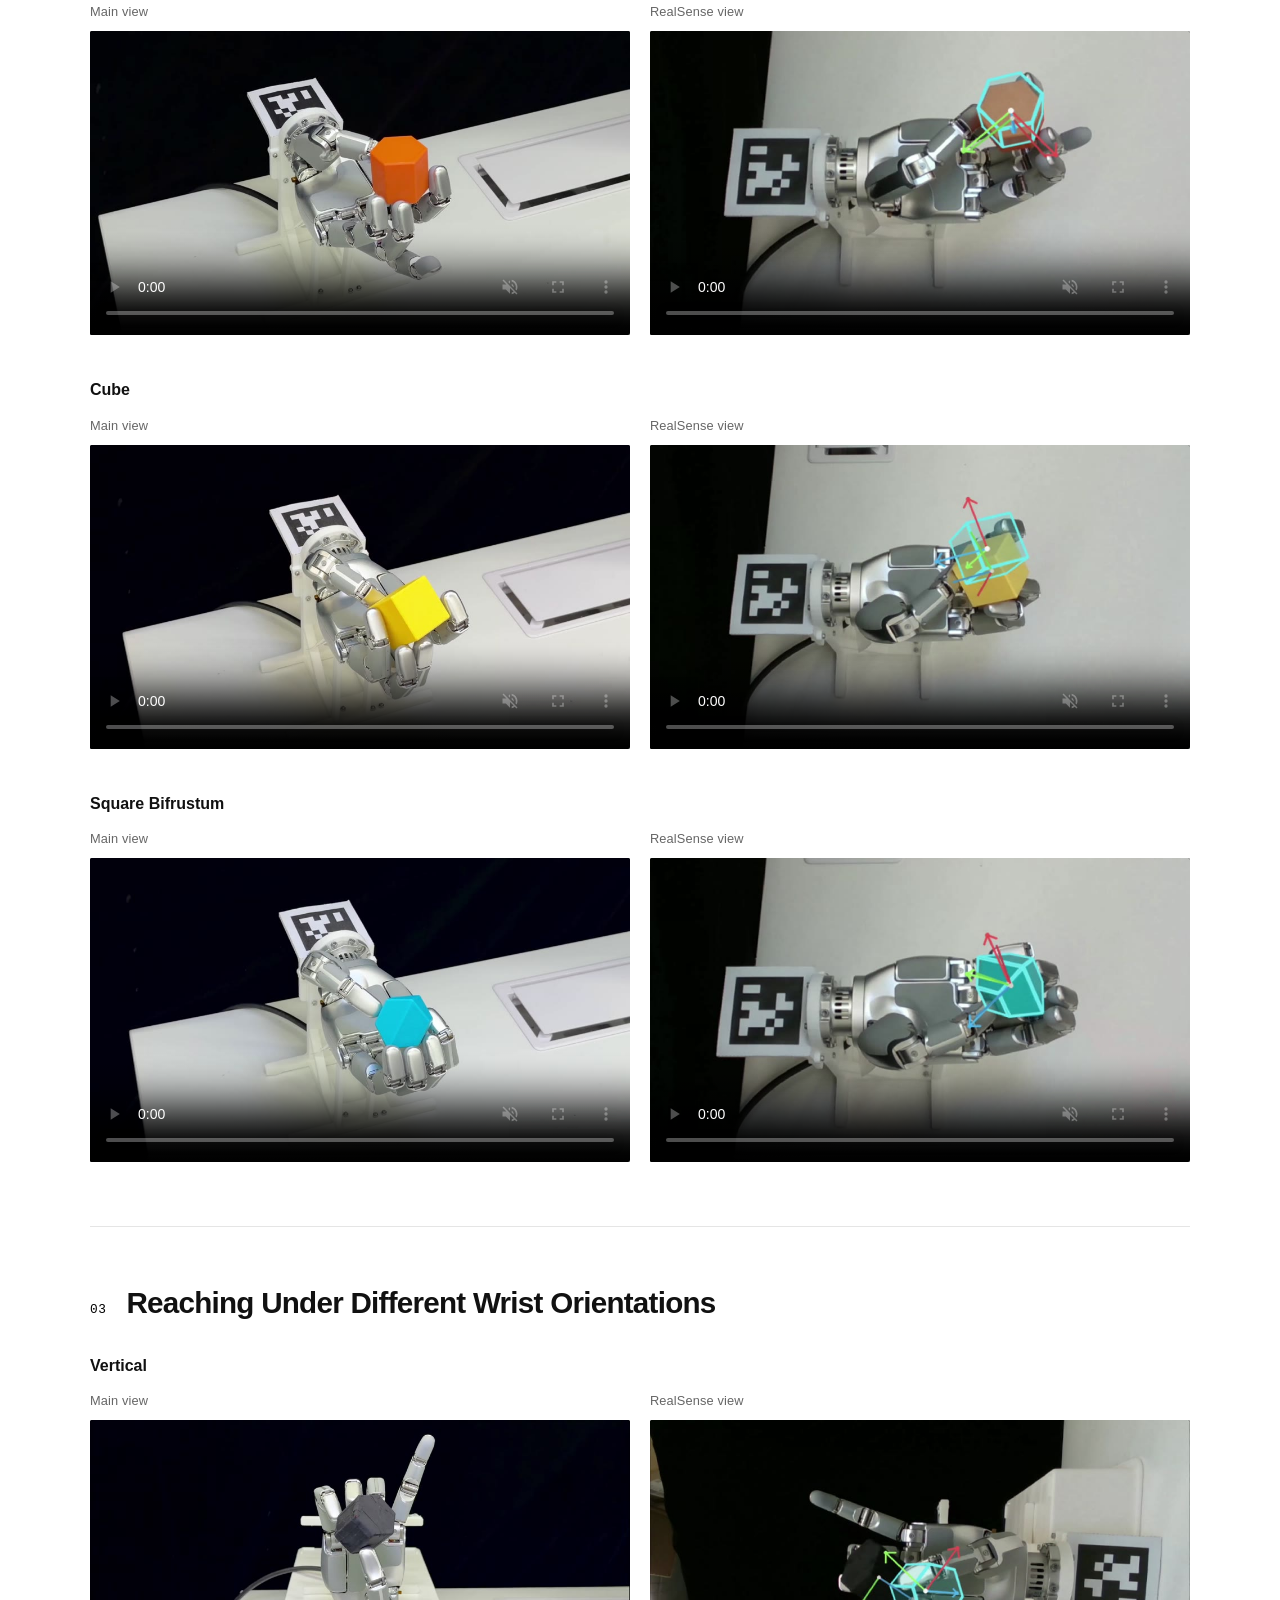
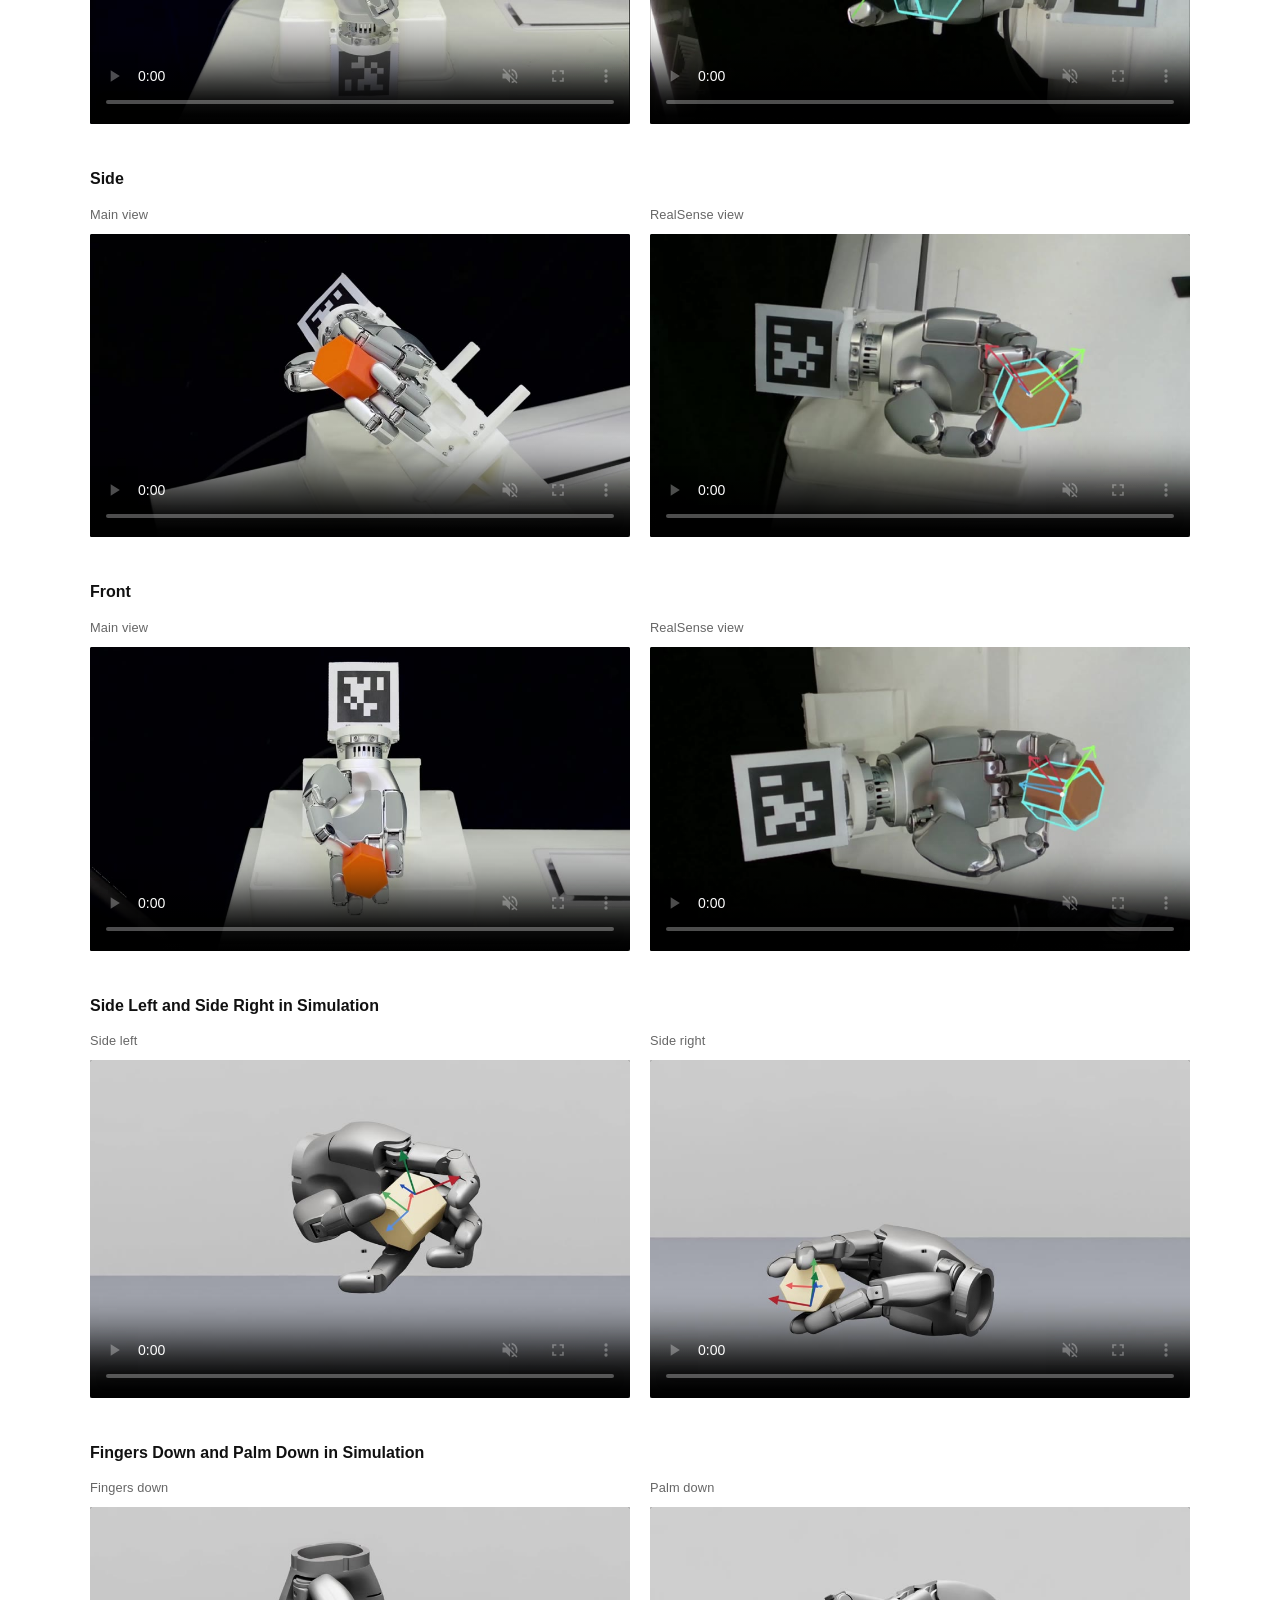
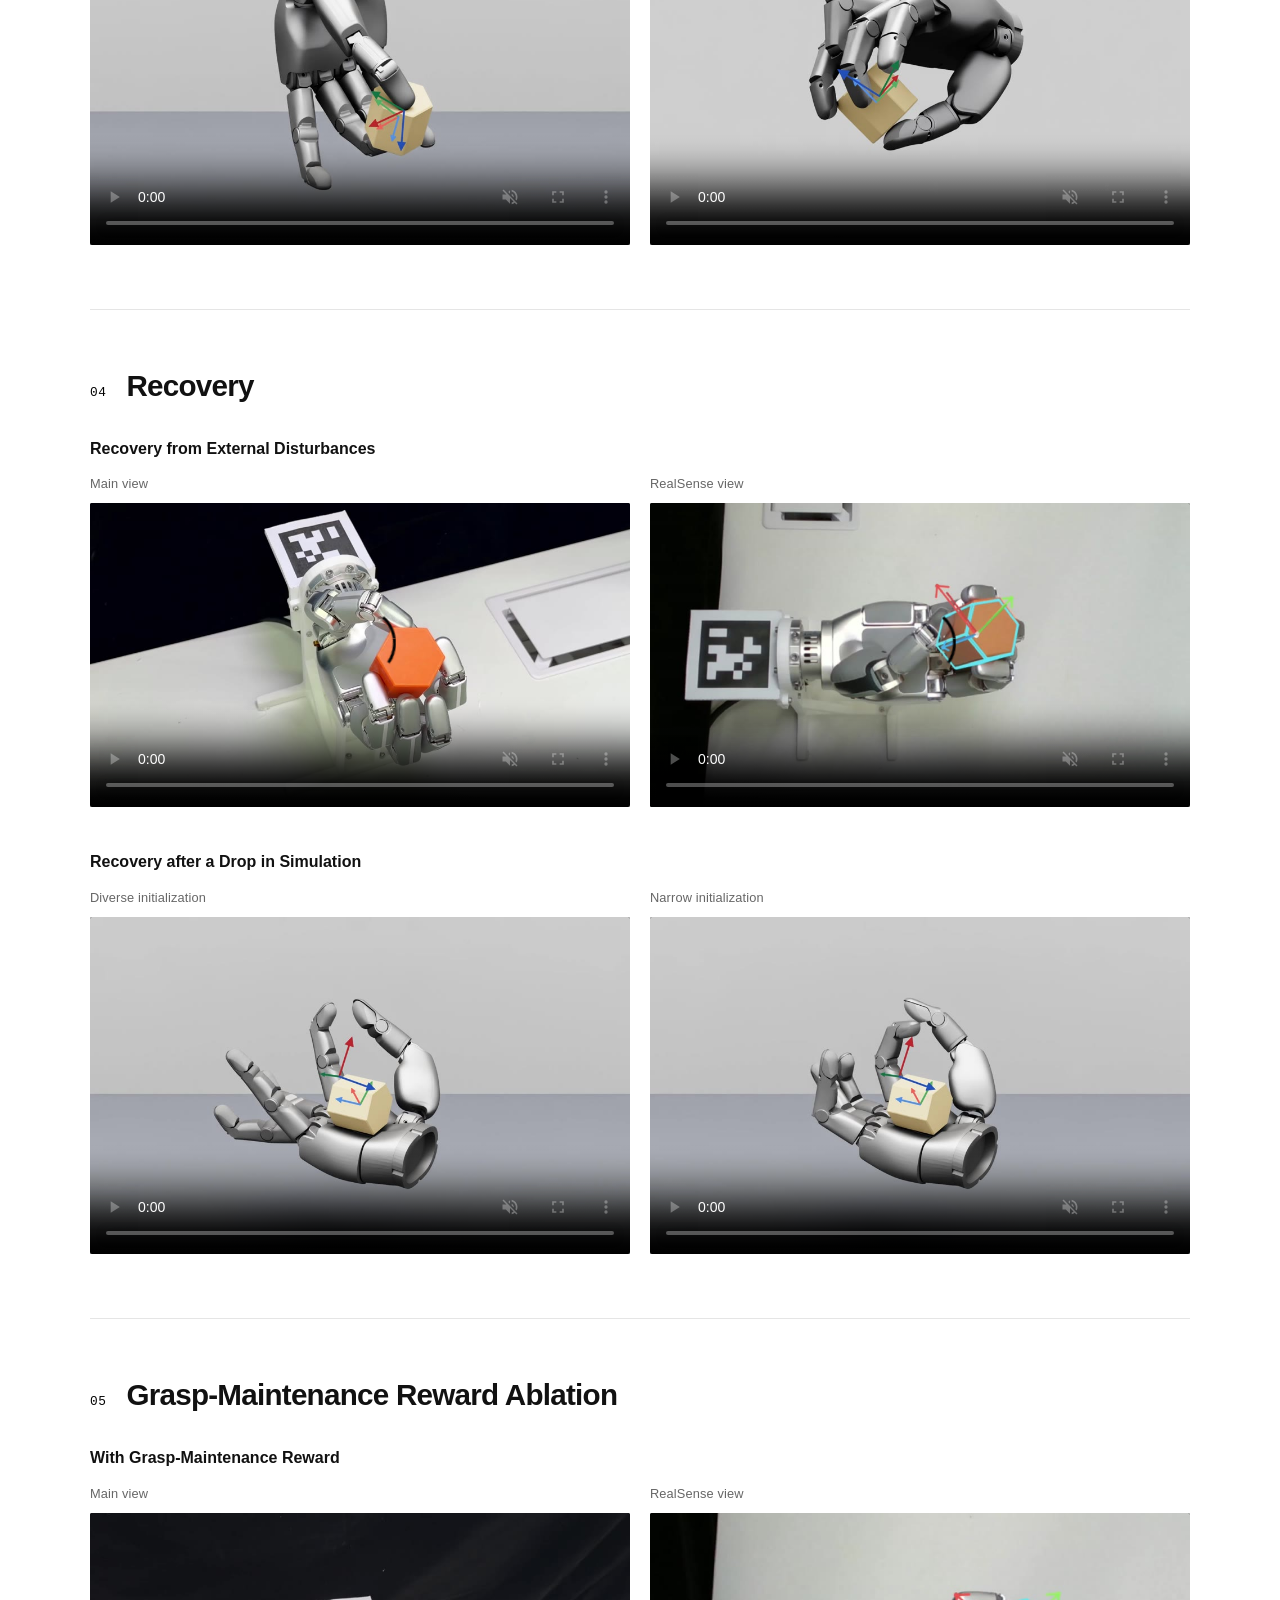
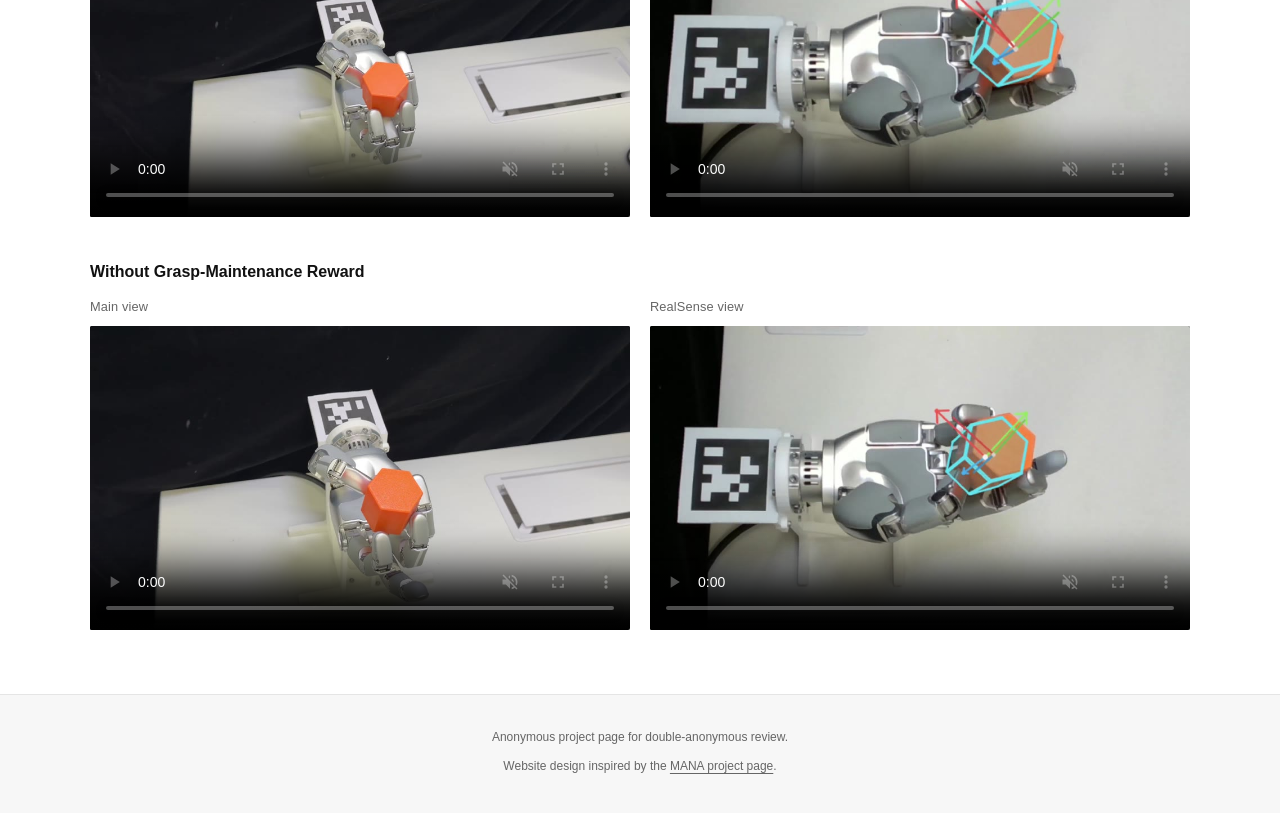
==== commit c24191c5: "Add paired hardware grasp reward ablation videos" ====
--- a/index.html
+++ b/index.html
@@ -466,6 +466,60 @@
           </div>
         </article>
       </section>
+
+      <section id="reward-ablation" class="section experiments" aria-labelledby="reward-ablation-title">
+        <h2 id="reward-ablation-title" class="section-heading">
+          <span class="section-number" aria-hidden="true">05</span>
+          <span>Grasp-Maintenance Reward Ablation</span>
+        </h2>
+        <article id="reward-on" class="experiment" aria-labelledby="reward-on-label">
+          <h3 id="reward-on-label">With Grasp-Maintenance Reward</h3>
+          <div class="video-pair">
+            <figure>
+              <figcaption>Main view</figcaption>
+              <video controls muted playsinline preload="none"
+                poster="assets/posters/reward-on-s.jpg"
+                aria-label="With Grasp-Maintenance Reward, Main view">
+                <source src="assets/videos/reward-on-s.mp4" type="video/mp4">
+                <a href="assets/videos/reward-on-s.mp4">Download this video</a>.
+              </video>
+            </figure>
+            <figure>
+              <figcaption>RealSense view</figcaption>
+              <video controls muted playsinline preload="none"
+                poster="assets/posters/reward-on-s-realsense.jpg"
+                aria-label="With Grasp-Maintenance Reward, RealSense view">
+                <source src="assets/videos/reward-on-s-realsense.mp4" type="video/mp4">
+                <a href="assets/videos/reward-on-s-realsense.mp4">Download this video</a>.
+              </video>
+            </figure>
+          </div>
+        </article>
+
+        <article id="reward-off" class="experiment" aria-labelledby="reward-off-label">
+          <h3 id="reward-off-label">Without Grasp-Maintenance Reward</h3>
+          <div class="video-pair">
+            <figure>
+              <figcaption>Main view</figcaption>
+              <video controls muted playsinline preload="none"
+                poster="assets/posters/reward-off-f.jpg"
+                aria-label="Without Grasp-Maintenance Reward, Main view">
+                <source src="assets/videos/reward-off-f.mp4" type="video/mp4">
+                <a href="assets/videos/reward-off-f.mp4">Download this video</a>.
+              </video>
+            </figure>
+            <figure>
+              <figcaption>RealSense view</figcaption>
+              <video controls muted playsinline preload="none"
+                poster="assets/posters/reward-off-f-realsense.jpg"
+                aria-label="Without Grasp-Maintenance Reward, RealSense view">
+                <source src="assets/videos/reward-off-f-realsense.mp4" type="video/mp4">
+                <a href="assets/videos/reward-off-f-realsense.mp4">Download this video</a>.
+              </video>
+            </figure>
+          </div>
+        </article>
+      </section>
     </main>
 
     <footer>
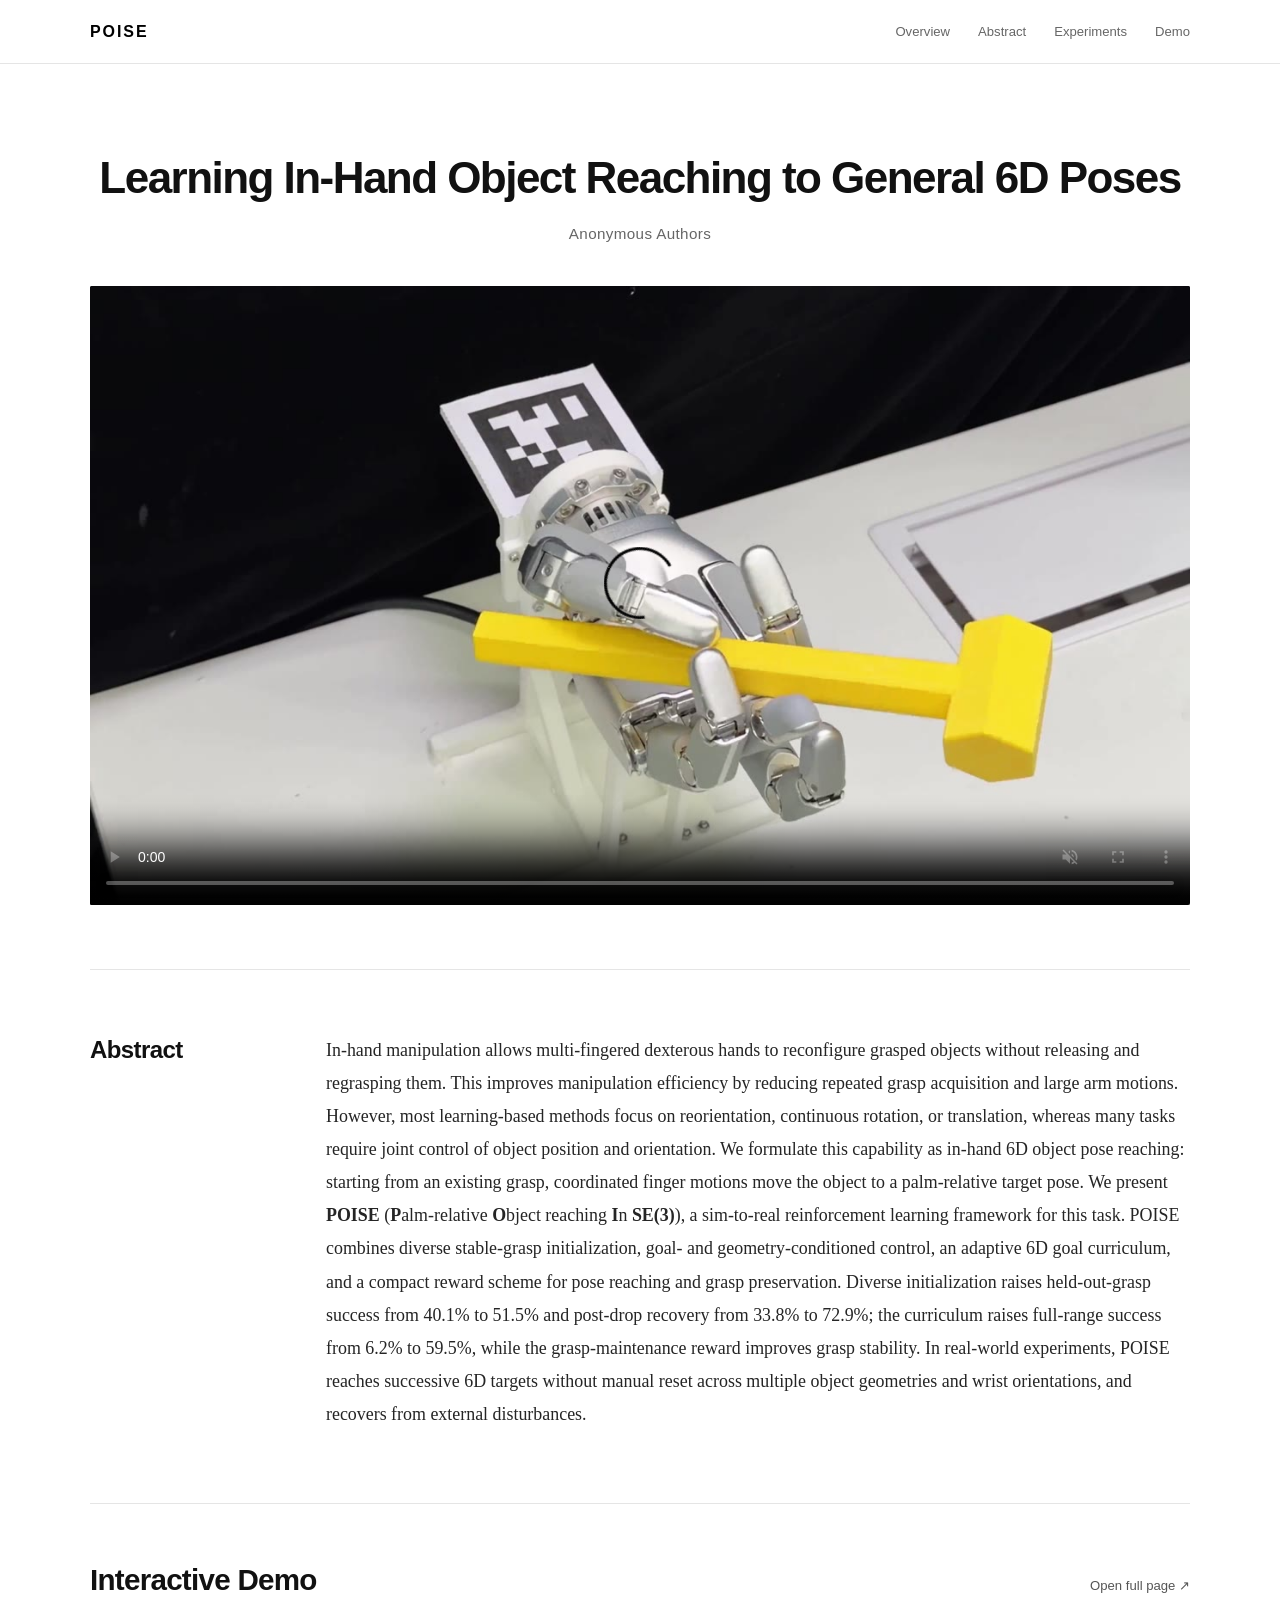
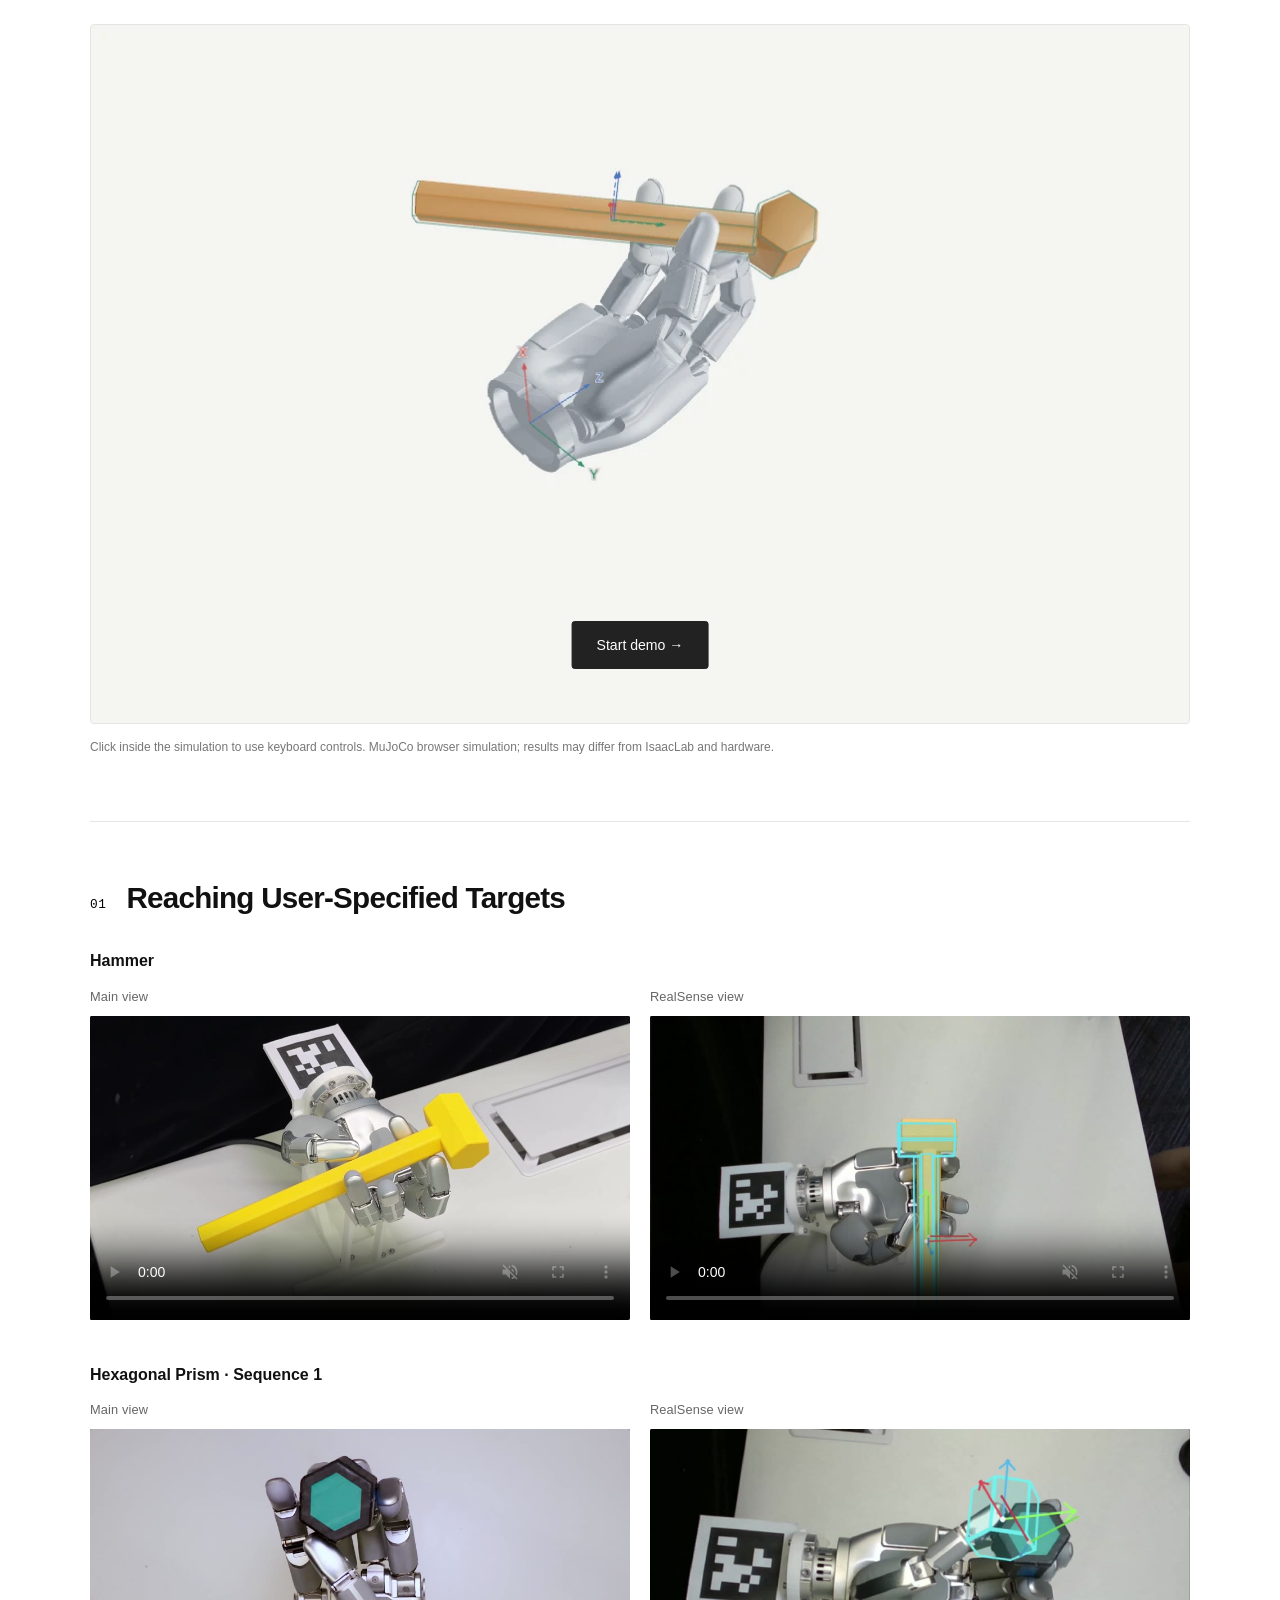
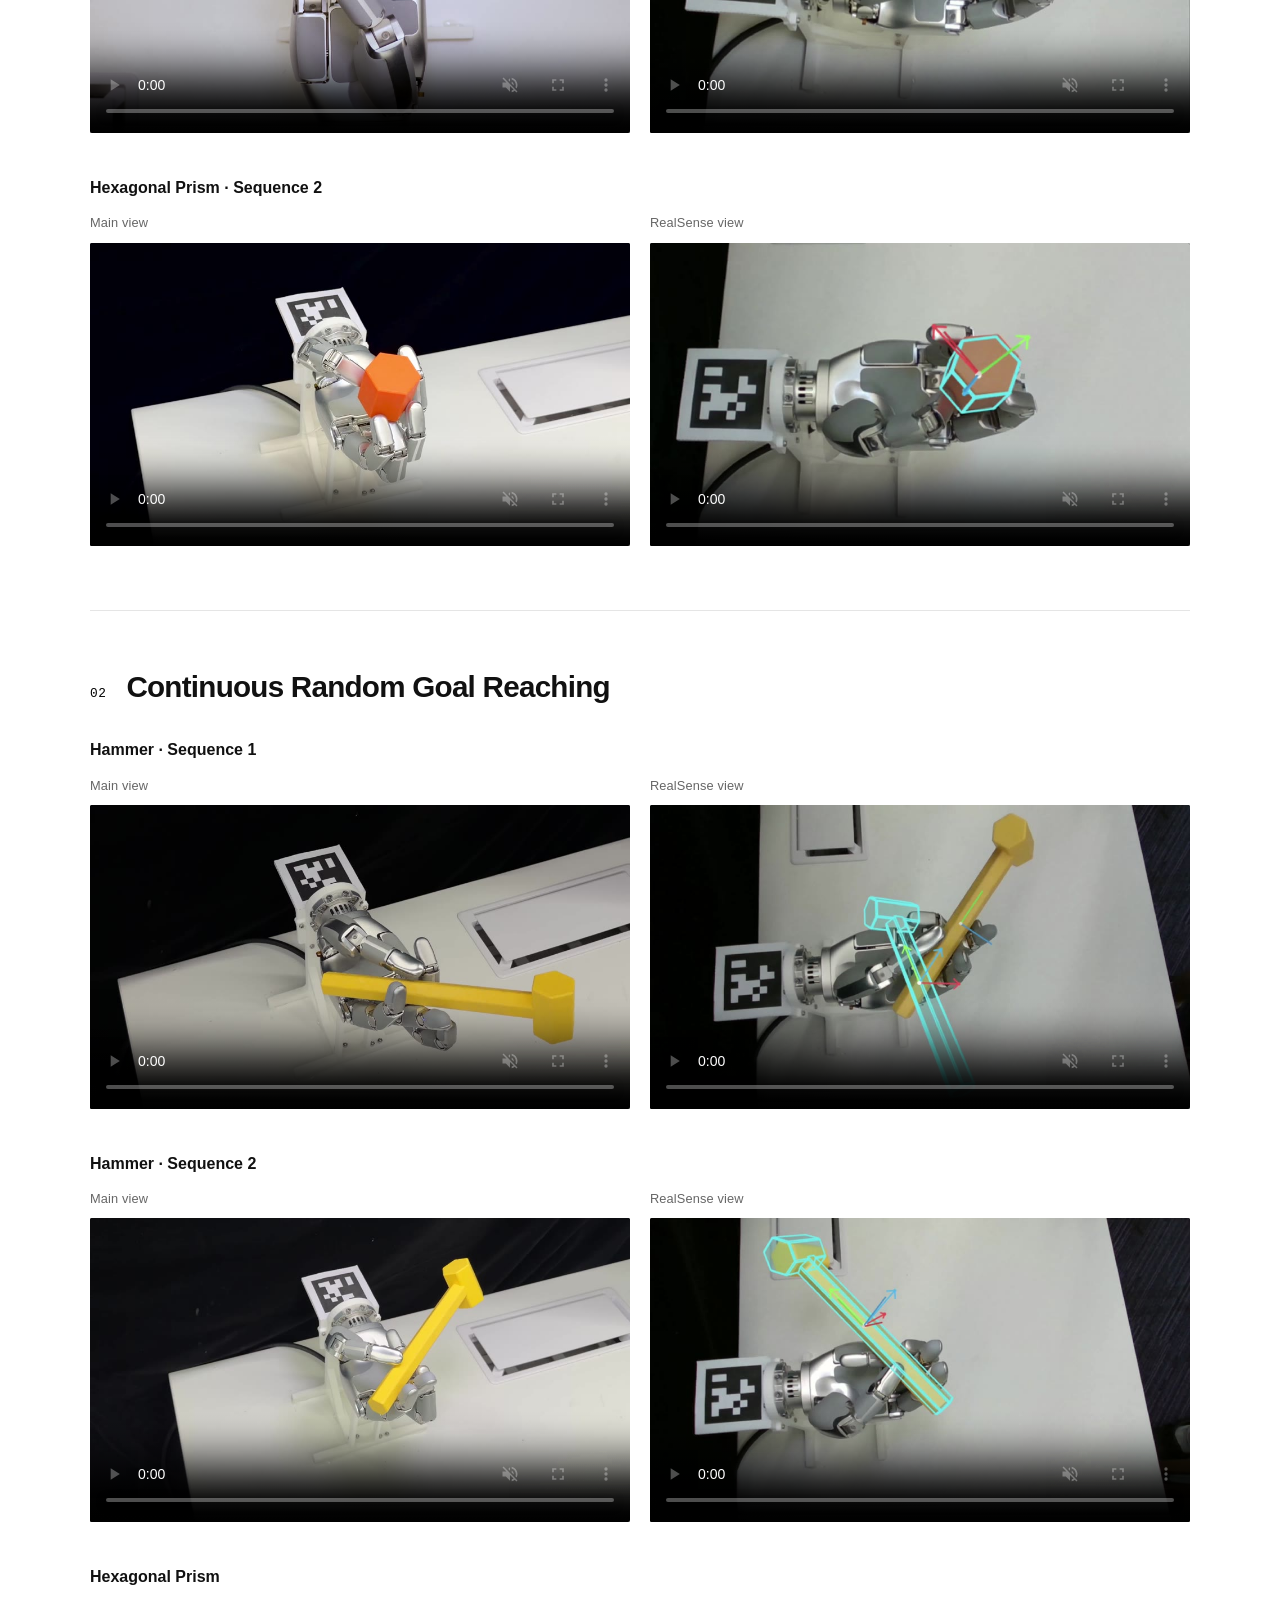
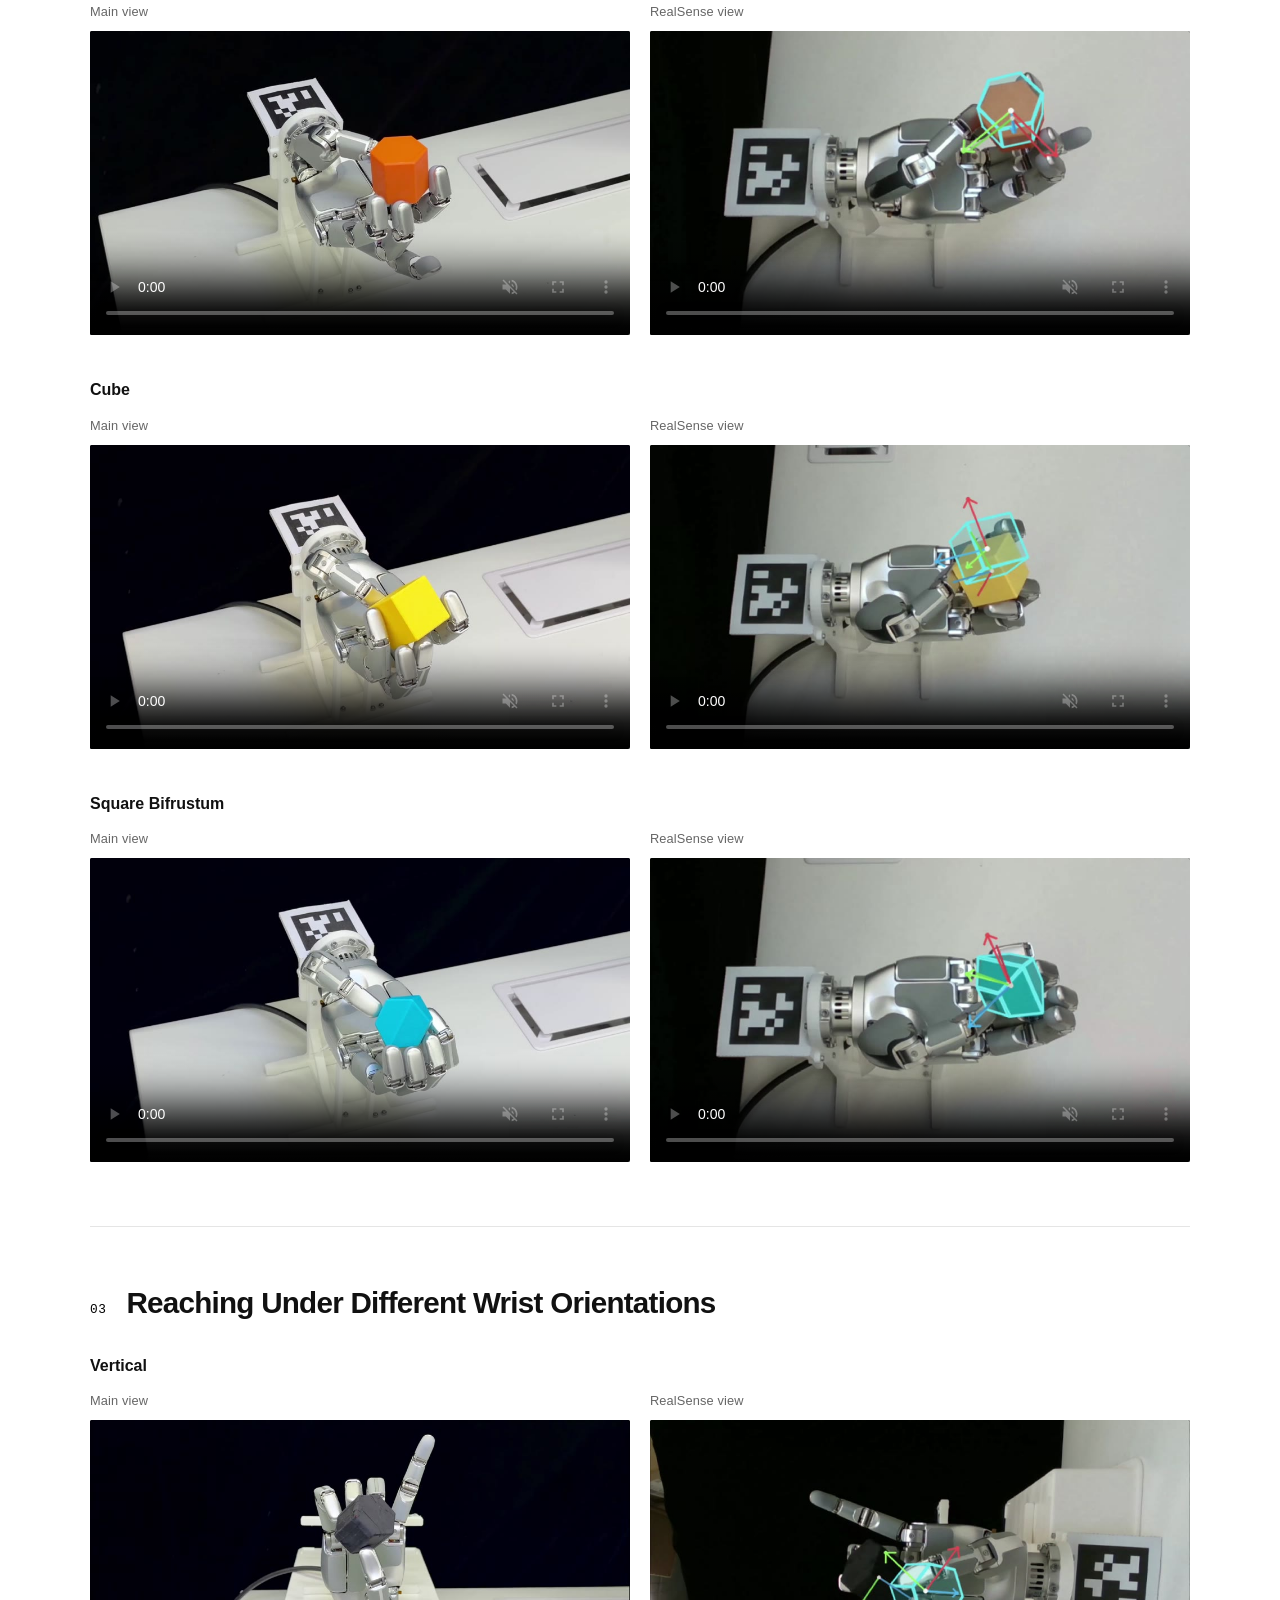
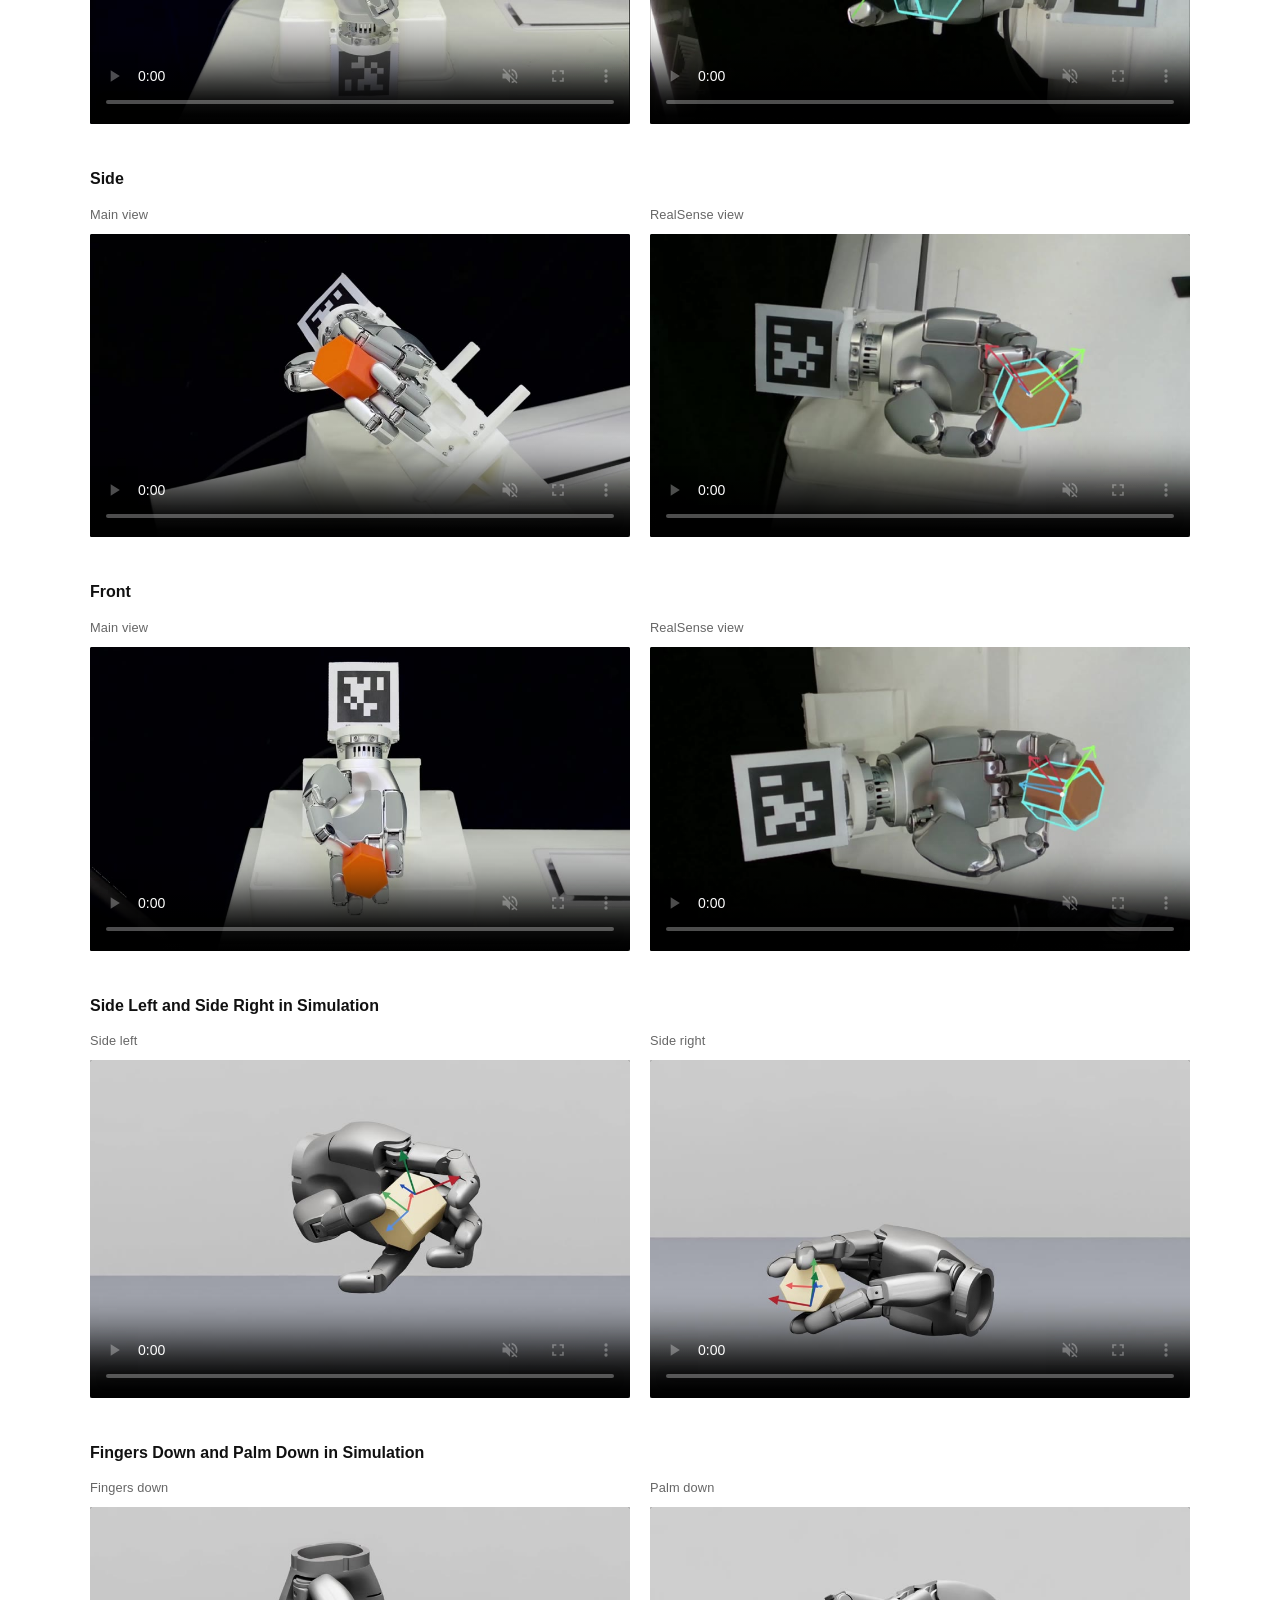
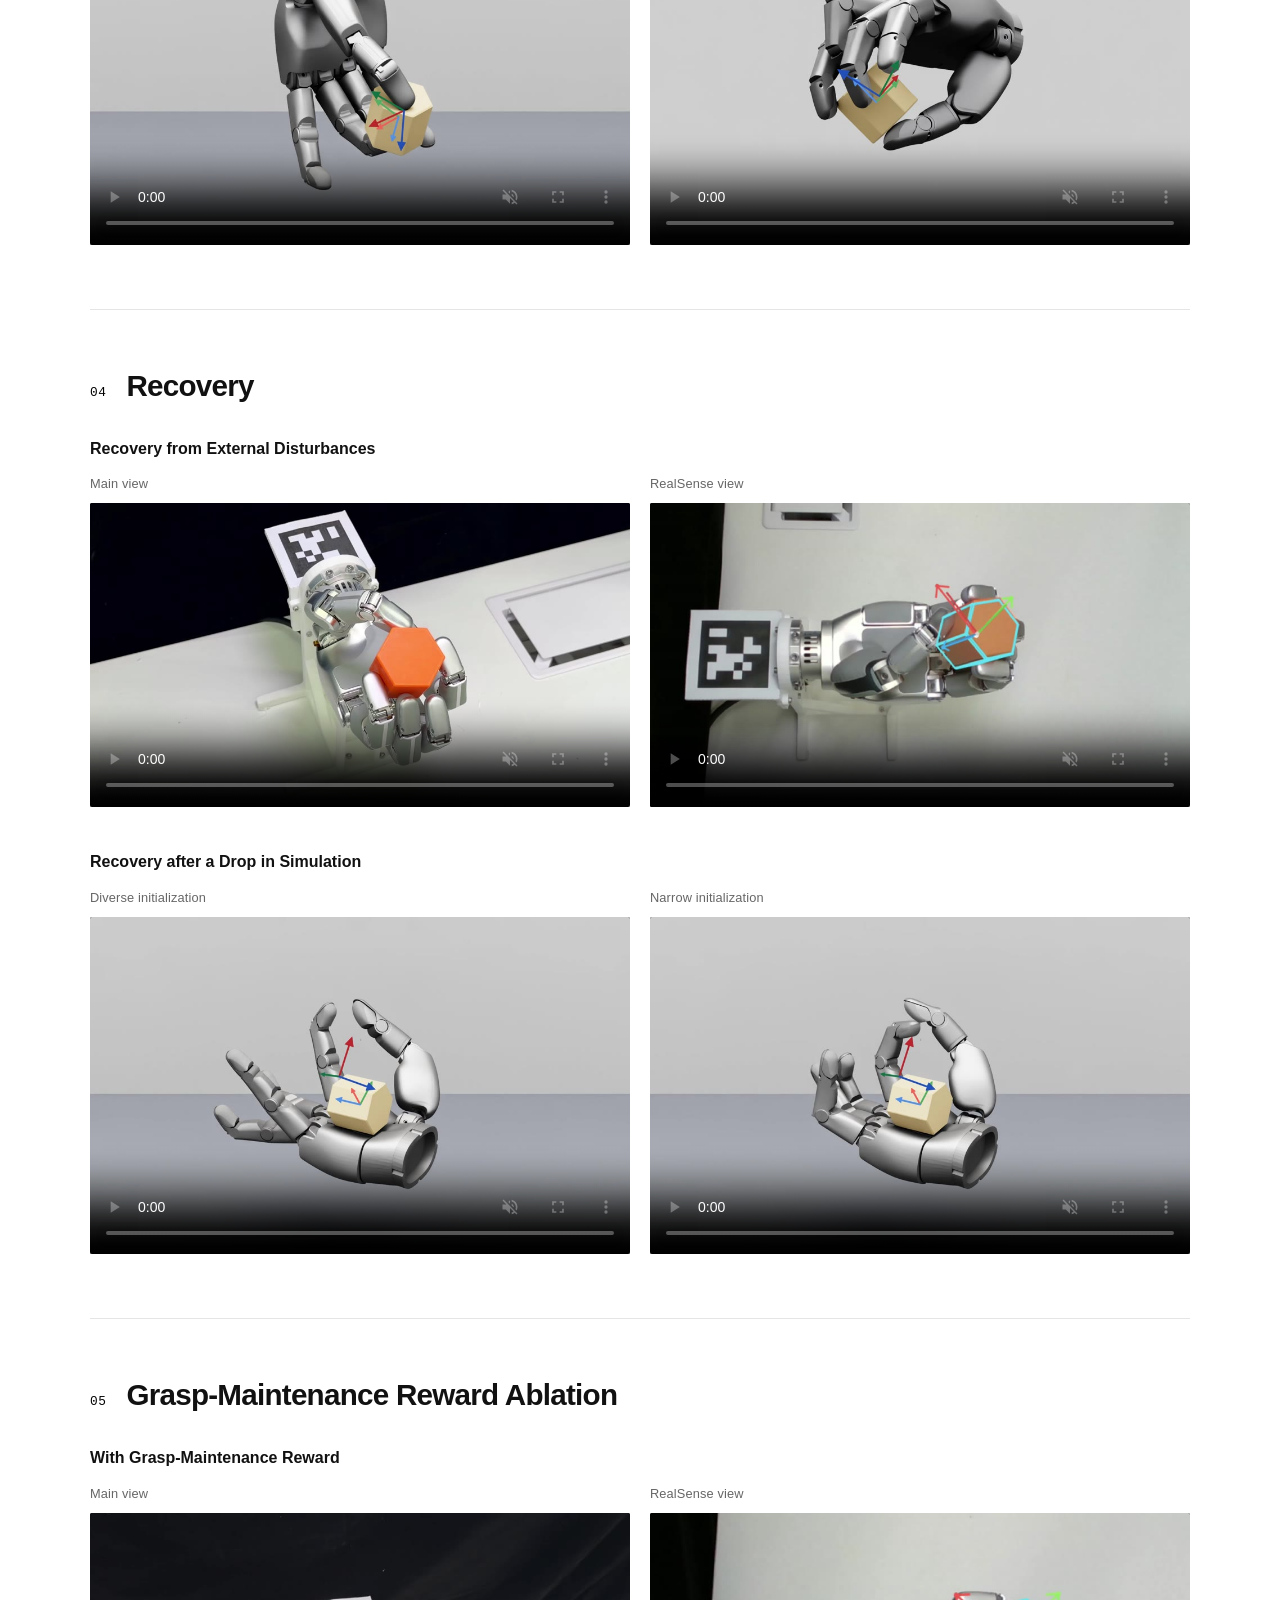
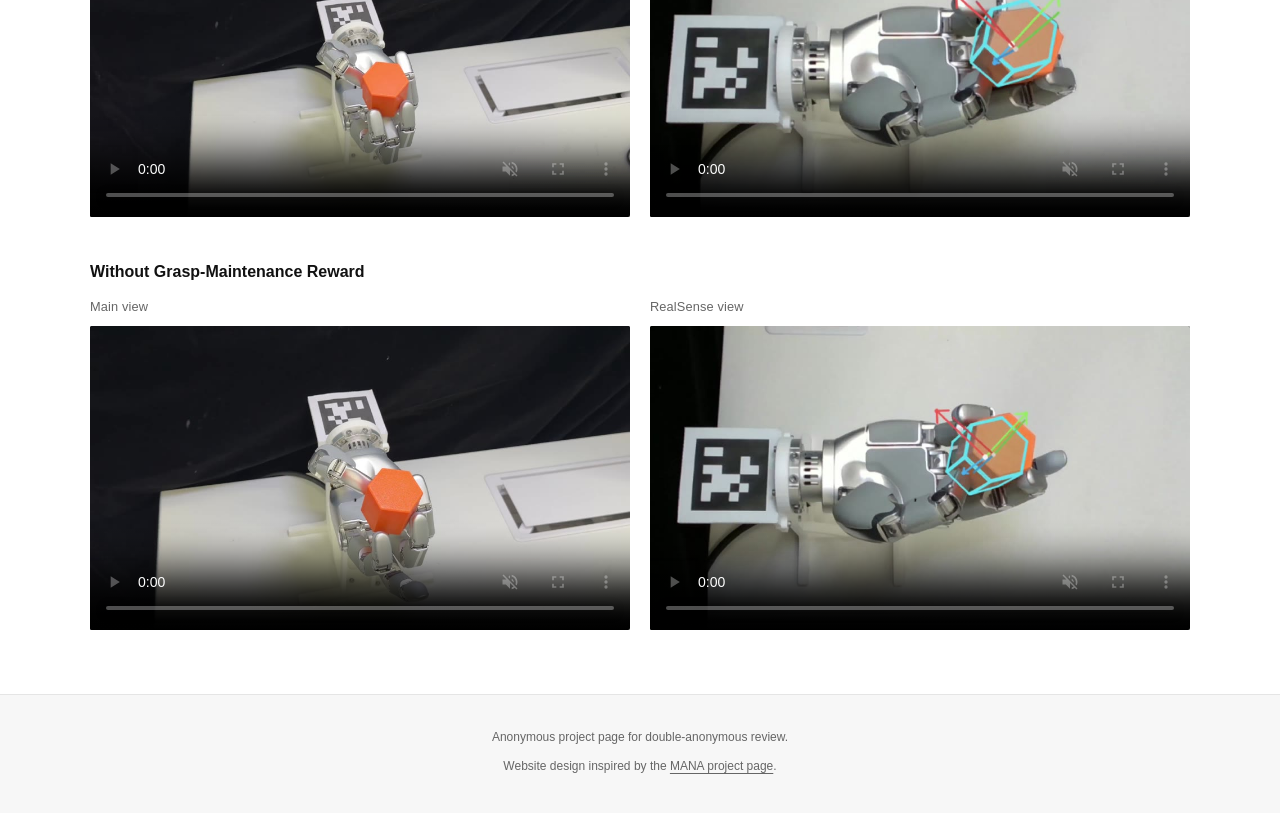
==== commit e0006e1b: "Use smaller overview and hardware videos from compressed exports" ====
--- a/index.html
+++ b/index.html
@@ -33,8 +33,8 @@
         <div id="overview" class="overview-video">
           <video controls muted playsinline preload="none" poster="assets/posters/overview.jpg?v=52135db3"
             aria-label="POISE overview video">
-            <source src="assets/videos/overview.mp4?v=52135db3" type="video/mp4">
-            <a href="assets/videos/overview.mp4?v=52135db3">Download the overview video</a>.
+            <source src="assets/videos/overview.mp4?v=38e26708efd1" type="video/mp4">
+            <a href="assets/videos/overview.mp4?v=38e26708efd1">Download the overview video</a>.
           </video>
         </div>
       </section>
@@ -96,8 +96,8 @@
               <video controls muted playsinline preload="none"
                 poster="assets/posters/hammer-user-spe.jpg"
                 aria-label="Reaching User-Specified Targets: Hammer, Main view">
-                <source src="assets/videos/hammer-user-spe.mp4" type="video/mp4">
-                <a href="assets/videos/hammer-user-spe.mp4">Download this video</a>.
+                <source src="assets/videos/hammer-user-spe.mp4?v=e11e5c97812f" type="video/mp4">
+                <a href="assets/videos/hammer-user-spe.mp4?v=e11e5c97812f">Download this video</a>.
               </video>
             </figure>
             <figure>
@@ -105,8 +105,8 @@
               <video controls muted playsinline preload="none"
                 poster="assets/posters/hammer-user-spe-realsense.jpg"
                 aria-label="Reaching User-Specified Targets: Hammer, RealSense view">
-                <source src="assets/videos/hammer-user-spe-realsense.mp4" type="video/mp4">
-                <a href="assets/videos/hammer-user-spe-realsense.mp4">Download this video</a>.
+                <source src="assets/videos/hammer-user-spe-realsense.mp4?v=d0e882d71d6c" type="video/mp4">
+                <a href="assets/videos/hammer-user-spe-realsense.mp4?v=d0e882d71d6c">Download this video</a>.
               </video>
             </figure>
           </div>
@@ -120,8 +120,8 @@
               <video controls muted playsinline preload="none"
                 poster="assets/posters/hexprism-user-1.jpg"
                 aria-label="Reaching User-Specified Targets: Hexagonal Prism · Sequence 1, Main view">
-                <source src="assets/videos/hexprism-user-1.mp4" type="video/mp4">
-                <a href="assets/videos/hexprism-user-1.mp4">Download this video</a>.
+                <source src="assets/videos/hexprism-user-1.mp4?v=733d5c1cfa93" type="video/mp4">
+                <a href="assets/videos/hexprism-user-1.mp4?v=733d5c1cfa93">Download this video</a>.
               </video>
             </figure>
             <figure>
@@ -129,8 +129,8 @@
               <video controls muted playsinline preload="none"
                 poster="assets/posters/hexprism-user-1-realsense.jpg"
                 aria-label="Reaching User-Specified Targets: Hexagonal Prism · Sequence 1, RealSense view">
-                <source src="assets/videos/hexprism-user-1-realsense.mp4" type="video/mp4">
-                <a href="assets/videos/hexprism-user-1-realsense.mp4">Download this video</a>.
+                <source src="assets/videos/hexprism-user-1-realsense.mp4?v=2e3d3fc13336" type="video/mp4">
+                <a href="assets/videos/hexprism-user-1-realsense.mp4?v=2e3d3fc13336">Download this video</a>.
               </video>
             </figure>
           </div>
@@ -144,8 +144,8 @@
               <video controls muted playsinline preload="none"
                 poster="assets/posters/hexprism-user-2.jpg"
                 aria-label="Reaching User-Specified Targets: Hexagonal Prism · Sequence 2, Main view">
-                <source src="assets/videos/hexprism-user-2.mp4" type="video/mp4">
-                <a href="assets/videos/hexprism-user-2.mp4">Download this video</a>.
+                <source src="assets/videos/hexprism-user-2.mp4?v=a7513d88c23e" type="video/mp4">
+                <a href="assets/videos/hexprism-user-2.mp4?v=a7513d88c23e">Download this video</a>.
               </video>
             </figure>
             <figure>
@@ -153,8 +153,8 @@
               <video controls muted playsinline preload="none"
                 poster="assets/posters/hexprism-user-2-realsense.jpg"
                 aria-label="Reaching User-Specified Targets: Hexagonal Prism · Sequence 2, RealSense view">
-                <source src="assets/videos/hexprism-user-2-realsense.mp4" type="video/mp4">
-                <a href="assets/videos/hexprism-user-2-realsense.mp4">Download this video</a>.
+                <source src="assets/videos/hexprism-user-2-realsense.mp4?v=cd4ace66d614" type="video/mp4">
+                <a href="assets/videos/hexprism-user-2-realsense.mp4?v=cd4ace66d614">Download this video</a>.
               </video>
             </figure>
           </div>
@@ -174,8 +174,8 @@
               <video controls muted playsinline preload="none"
                 poster="assets/posters/hammer-random-1.jpg"
                 aria-label="Continuous Random Goal Reaching: Hammer · Sequence 1, Main view">
-                <source src="assets/videos/hammer-random-1.mp4" type="video/mp4">
-                <a href="assets/videos/hammer-random-1.mp4">Download this video</a>.
+                <source src="assets/videos/hammer-random-1.mp4?v=0d2c2fdfadec" type="video/mp4">
+                <a href="assets/videos/hammer-random-1.mp4?v=0d2c2fdfadec">Download this video</a>.
               </video>
             </figure>
             <figure>
@@ -183,8 +183,8 @@
               <video controls muted playsinline preload="none"
                 poster="assets/posters/hammer-random-1-realsense.jpg"
                 aria-label="Continuous Random Goal Reaching: Hammer · Sequence 1, RealSense view">
-                <source src="assets/videos/hammer-random-1-realsense.mp4" type="video/mp4">
-                <a href="assets/videos/hammer-random-1-realsense.mp4">Download this video</a>.
+                <source src="assets/videos/hammer-random-1-realsense.mp4?v=71ad78f1584a" type="video/mp4">
+                <a href="assets/videos/hammer-random-1-realsense.mp4?v=71ad78f1584a">Download this video</a>.
               </video>
             </figure>
           </div>
@@ -198,8 +198,8 @@
               <video controls muted playsinline preload="none"
                 poster="assets/posters/hammer-random-2.jpg"
                 aria-label="Continuous Random Goal Reaching: Hammer · Sequence 2, Main view">
-                <source src="assets/videos/hammer-random-2.mp4" type="video/mp4">
-                <a href="assets/videos/hammer-random-2.mp4">Download this video</a>.
+                <source src="assets/videos/hammer-random-2.mp4?v=e11d099ca8d0" type="video/mp4">
+                <a href="assets/videos/hammer-random-2.mp4?v=e11d099ca8d0">Download this video</a>.
               </video>
             </figure>
             <figure>
@@ -207,8 +207,8 @@
               <video controls muted playsinline preload="none"
                 poster="assets/posters/hammer-random-2-realsense.jpg"
                 aria-label="Continuous Random Goal Reaching: Hammer · Sequence 2, RealSense view">
-                <source src="assets/videos/hammer-random-2-realsense.mp4" type="video/mp4">
-                <a href="assets/videos/hammer-random-2-realsense.mp4">Download this video</a>.
+                <source src="assets/videos/hammer-random-2-realsense.mp4?v=c3a3b3e80a14" type="video/mp4">
+                <a href="assets/videos/hammer-random-2-realsense.mp4?v=c3a3b3e80a14">Download this video</a>.
               </video>
             </figure>
           </div>
@@ -222,8 +222,8 @@
               <video controls muted playsinline preload="none"
                 poster="assets/posters/hexprism-random.jpg"
                 aria-label="Continuous Random Goal Reaching: Hexagonal Prism, Main view">
-                <source src="assets/videos/hexprism-random.mp4" type="video/mp4">
-                <a href="assets/videos/hexprism-random.mp4">Download this video</a>.
+                <source src="assets/videos/hexprism-random.mp4?v=1b1d07c6ae5b" type="video/mp4">
+                <a href="assets/videos/hexprism-random.mp4?v=1b1d07c6ae5b">Download this video</a>.
               </video>
             </figure>
             <figure>
@@ -231,8 +231,8 @@
               <video controls muted playsinline preload="none"
                 poster="assets/posters/hexprism-random-realsense.jpg"
                 aria-label="Continuous Random Goal Reaching: Hexagonal Prism, RealSense view">
-                <source src="assets/videos/hexprism-random-realsense.mp4" type="video/mp4">
-                <a href="assets/videos/hexprism-random-realsense.mp4">Download this video</a>.
+                <source src="assets/videos/hexprism-random-realsense.mp4?v=a0b7eab73af4" type="video/mp4">
+                <a href="assets/videos/hexprism-random-realsense.mp4?v=a0b7eab73af4">Download this video</a>.
               </video>
             </figure>
           </div>
@@ -246,8 +246,8 @@
               <video controls muted playsinline preload="none"
                 poster="assets/posters/cube-random.jpg"
                 aria-label="Continuous Random Goal Reaching: Cube, Main view">
-                <source src="assets/videos/cube-random.mp4" type="video/mp4">
-                <a href="assets/videos/cube-random.mp4">Download this video</a>.
+                <source src="assets/videos/cube-random.mp4?v=9aea061a6266" type="video/mp4">
+                <a href="assets/videos/cube-random.mp4?v=9aea061a6266">Download this video</a>.
               </video>
             </figure>
             <figure>
@@ -255,8 +255,8 @@
               <video controls muted playsinline preload="none"
                 poster="assets/posters/cube-random-realsense.jpg"
                 aria-label="Continuous Random Goal Reaching: Cube, RealSense view">
-                <source src="assets/videos/cube-random-realsense.mp4" type="video/mp4">
-                <a href="assets/videos/cube-random-realsense.mp4">Download this video</a>.
+                <source src="assets/videos/cube-random-realsense.mp4?v=4347df79a781" type="video/mp4">
+                <a href="assets/videos/cube-random-realsense.mp4?v=4347df79a781">Download this video</a>.
               </video>
             </figure>
           </div>
@@ -270,8 +270,8 @@
               <video controls muted playsinline preload="none"
                 poster="assets/posters/bifru-random.jpg"
                 aria-label="Continuous Random Goal Reaching: Square Bifrustum, Main view">
-                <source src="assets/videos/bifru-random.mp4" type="video/mp4">
-                <a href="assets/videos/bifru-random.mp4">Download this video</a>.
+                <source src="assets/videos/bifru-random.mp4?v=9c132ef8d984" type="video/mp4">
+                <a href="assets/videos/bifru-random.mp4?v=9c132ef8d984">Download this video</a>.
               </video>
             </figure>
             <figure>
@@ -279,8 +279,8 @@
               <video controls muted playsinline preload="none"
                 poster="assets/posters/bifru-random-realsense.jpg"
                 aria-label="Continuous Random Goal Reaching: Square Bifrustum, RealSense view">
-                <source src="assets/videos/bifru-random-realsense.mp4" type="video/mp4">
-                <a href="assets/videos/bifru-random-realsense.mp4">Download this video</a>.
+                <source src="assets/videos/bifru-random-realsense.mp4?v=02f18ce364d1" type="video/mp4">
+                <a href="assets/videos/bifru-random-realsense.mp4?v=02f18ce364d1">Download this video</a>.
               </video>
             </figure>
           </div>
@@ -300,8 +300,8 @@
               <video controls muted playsinline preload="none"
                 poster="assets/posters/vertical.jpg"
                 aria-label="Reaching Under Different Wrist Orientations: Vertical, Main view">
-                <source src="assets/videos/vertical.mp4" type="video/mp4">
-                <a href="assets/videos/vertical.mp4">Download this video</a>.
+                <source src="assets/videos/vertical.mp4?v=f8947ad69cb2" type="video/mp4">
+                <a href="assets/videos/vertical.mp4?v=f8947ad69cb2">Download this video</a>.
               </video>
             </figure>
             <figure>
@@ -309,8 +309,8 @@
               <video controls muted playsinline preload="none"
                 poster="assets/posters/vertical-realsense.jpg"
                 aria-label="Reaching Under Different Wrist Orientations: Vertical, RealSense view">
-                <source src="assets/videos/vertical-realsense.mp4" type="video/mp4">
-                <a href="assets/videos/vertical-realsense.mp4">Download this video</a>.
+                <source src="assets/videos/vertical-realsense.mp4?v=7c2eda377373" type="video/mp4">
+                <a href="assets/videos/vertical-realsense.mp4?v=7c2eda377373">Download this video</a>.
               </video>
             </figure>
           </div>
@@ -324,8 +324,8 @@
               <video controls muted playsinline preload="none"
                 poster="assets/posters/side.jpg"
                 aria-label="Reaching Under Different Wrist Orientations: Side, Main view">
-                <source src="assets/videos/side.mp4" type="video/mp4">
-                <a href="assets/videos/side.mp4">Download this video</a>.
+                <source src="assets/videos/side.mp4?v=2f6e307f4676" type="video/mp4">
+                <a href="assets/videos/side.mp4?v=2f6e307f4676">Download this video</a>.
               </video>
             </figure>
             <figure>
@@ -333,8 +333,8 @@
               <video controls muted playsinline preload="none"
                 poster="assets/posters/side-realsense.jpg"
                 aria-label="Reaching Under Different Wrist Orientations: Side, RealSense view">
-                <source src="assets/videos/side-realsense.mp4" type="video/mp4">
-                <a href="assets/videos/side-realsense.mp4">Download this video</a>.
+                <source src="assets/videos/side-realsense.mp4?v=0f61ee44dd1e" type="video/mp4">
+                <a href="assets/videos/side-realsense.mp4?v=0f61ee44dd1e">Download this video</a>.
               </video>
             </figure>
           </div>
@@ -348,8 +348,8 @@
               <video controls muted playsinline preload="none"
                 poster="assets/posters/front.jpg"
                 aria-label="Reaching Under Different Wrist Orientations: Front, Main view">
-                <source src="assets/videos/front.mp4" type="video/mp4">
-                <a href="assets/videos/front.mp4">Download this video</a>.
+                <source src="assets/videos/front.mp4?v=4cc83c71a7c2" type="video/mp4">
+                <a href="assets/videos/front.mp4?v=4cc83c71a7c2">Download this video</a>.
               </video>
             </figure>
             <figure>
@@ -357,8 +357,8 @@
               <video controls muted playsinline preload="none"
                 poster="assets/posters/front-realsense.jpg"
                 aria-label="Reaching Under Different Wrist Orientations: Front, RealSense view">
-                <source src="assets/videos/front-realsense.mp4" type="video/mp4">
-                <a href="assets/videos/front-realsense.mp4">Download this video</a>.
+                <source src="assets/videos/front-realsense.mp4?v=26e1b10ac00e" type="video/mp4">
+                <a href="assets/videos/front-realsense.mp4?v=26e1b10ac00e">Download this video</a>.
               </video>
             </figure>
           </div>
@@ -426,8 +426,8 @@
               <video controls muted playsinline preload="none"
                 poster="assets/posters/recovery.jpg"
                 aria-label="Recovery from External Disturbances: Recovery, Main view">
-                <source src="assets/videos/recovery.mp4" type="video/mp4">
-                <a href="assets/videos/recovery.mp4">Download this video</a>.
+                <source src="assets/videos/recovery.mp4?v=653d5d78cec2" type="video/mp4">
+                <a href="assets/videos/recovery.mp4?v=653d5d78cec2">Download this video</a>.
               </video>
             </figure>
             <figure>
@@ -435,8 +435,8 @@
               <video controls muted playsinline preload="none"
                 poster="assets/posters/recovery-realsense.jpg"
                 aria-label="Recovery from External Disturbances: Recovery, RealSense view">
-                <source src="assets/videos/recovery-realsense.mp4" type="video/mp4">
-                <a href="assets/videos/recovery-realsense.mp4">Download this video</a>.
+                <source src="assets/videos/recovery-realsense.mp4?v=acd5934efdaa" type="video/mp4">
+                <a href="assets/videos/recovery-realsense.mp4?v=acd5934efdaa">Download this video</a>.
               </video>
             </figure>
           </div>
@@ -480,8 +480,8 @@
               <video controls muted playsinline preload="none"
                 poster="assets/posters/reward-on-s.jpg"
                 aria-label="With Grasp-Maintenance Reward, Main view">
-                <source src="assets/videos/reward-on-s.mp4" type="video/mp4">
-                <a href="assets/videos/reward-on-s.mp4">Download this video</a>.
+                <source src="assets/videos/reward-on-s.mp4?v=2ea4cb5bd9df" type="video/mp4">
+                <a href="assets/videos/reward-on-s.mp4?v=2ea4cb5bd9df">Download this video</a>.
               </video>
             </figure>
             <figure>
@@ -489,8 +489,8 @@
               <video controls muted playsinline preload="none"
                 poster="assets/posters/reward-on-s-realsense.jpg"
                 aria-label="With Grasp-Maintenance Reward, RealSense view">
-                <source src="assets/videos/reward-on-s-realsense.mp4" type="video/mp4">
-                <a href="assets/videos/reward-on-s-realsense.mp4">Download this video</a>.
+                <source src="assets/videos/reward-on-s-realsense.mp4?v=1340185b98df" type="video/mp4">
+                <a href="assets/videos/reward-on-s-realsense.mp4?v=1340185b98df">Download this video</a>.
               </video>
             </figure>
           </div>
@@ -504,8 +504,8 @@
               <video controls muted playsinline preload="none"
                 poster="assets/posters/reward-off-f.jpg"
                 aria-label="Without Grasp-Maintenance Reward, Main view">
-                <source src="assets/videos/reward-off-f.mp4" type="video/mp4">
-                <a href="assets/videos/reward-off-f.mp4">Download this video</a>.
+                <source src="assets/videos/reward-off-f.mp4?v=6ae773a99cfe" type="video/mp4">
+                <a href="assets/videos/reward-off-f.mp4?v=6ae773a99cfe">Download this video</a>.
               </video>
             </figure>
             <figure>
@@ -513,8 +513,8 @@
               <video controls muted playsinline preload="none"
                 poster="assets/posters/reward-off-f-realsense.jpg"
                 aria-label="Without Grasp-Maintenance Reward, RealSense view">
-                <source src="assets/videos/reward-off-f-realsense.mp4" type="video/mp4">
-                <a href="assets/videos/reward-off-f-realsense.mp4">Download this video</a>.
+                <source src="assets/videos/reward-off-f-realsense.mp4?v=f1761a20510a" type="video/mp4">
+                <a href="assets/videos/reward-off-f-realsense.mp4?v=f1761a20510a">Download this video</a>.
               </video>
             </figure>
           </div>
